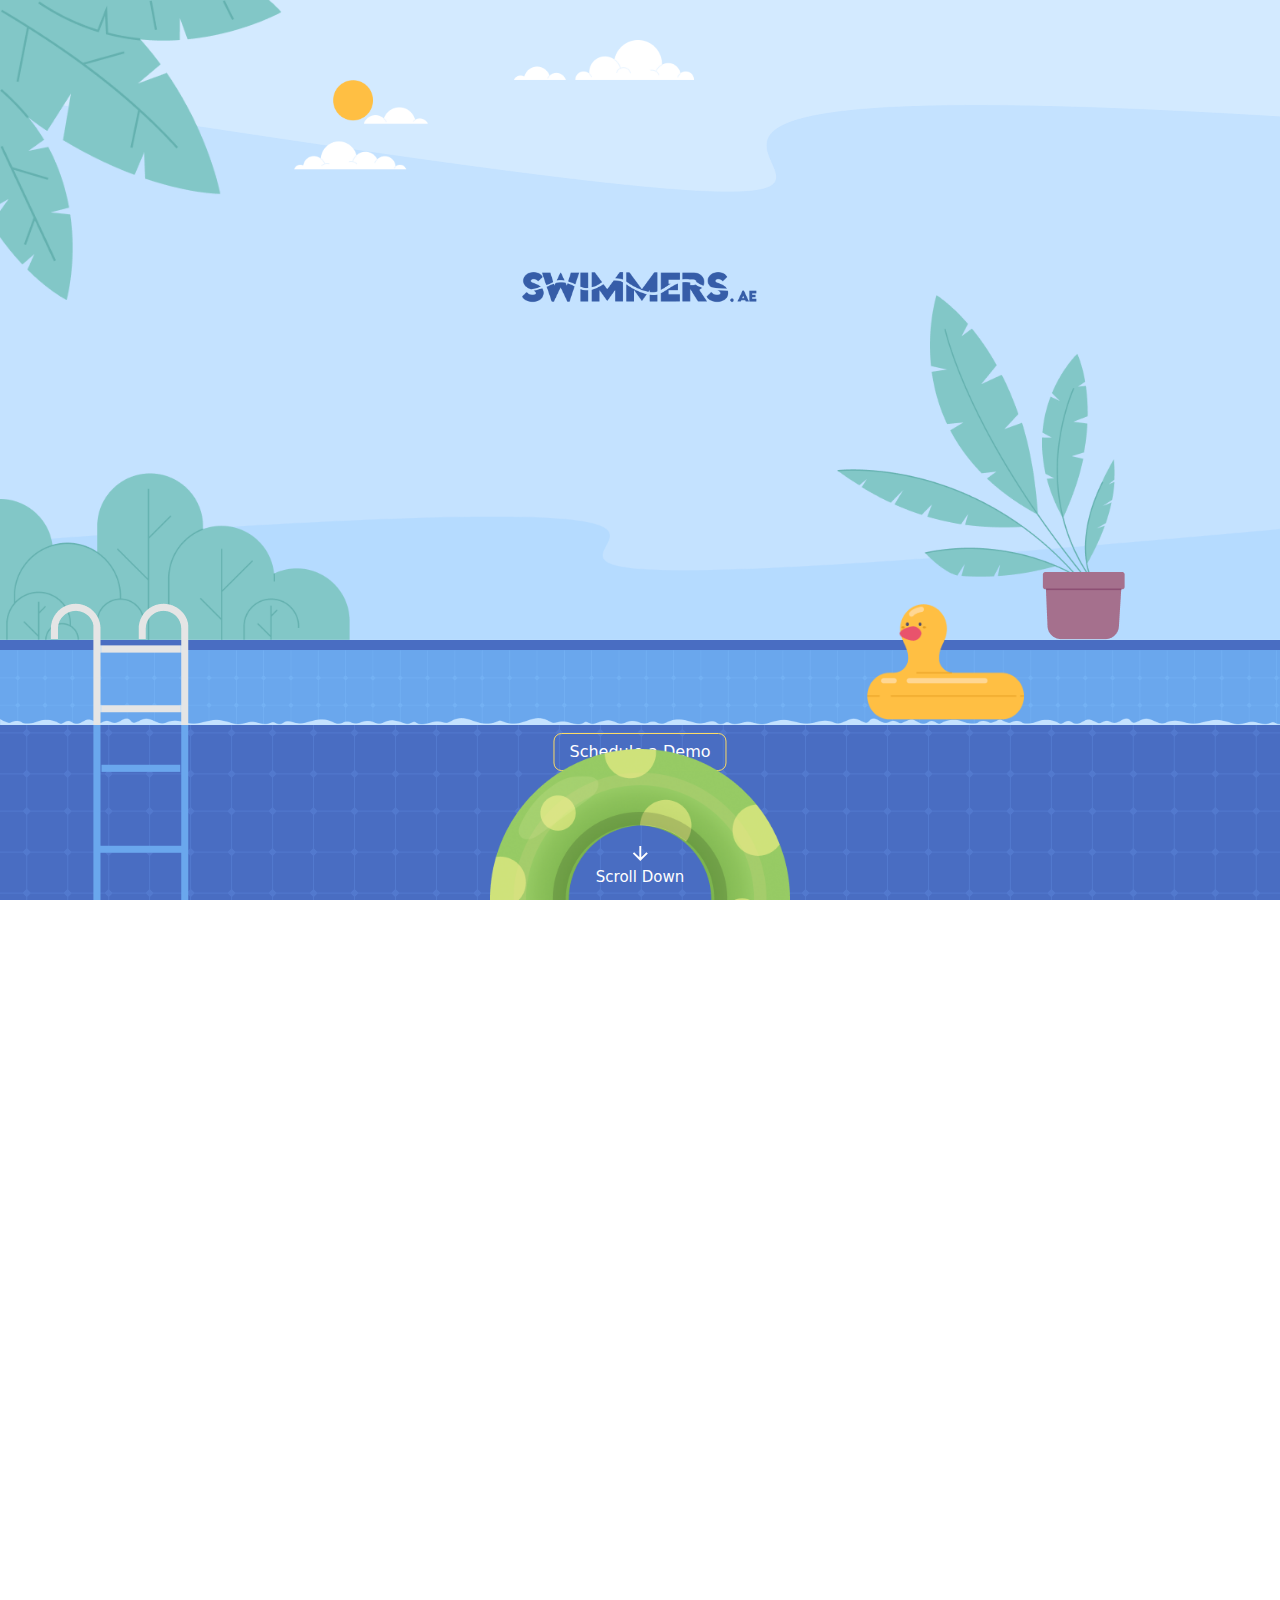
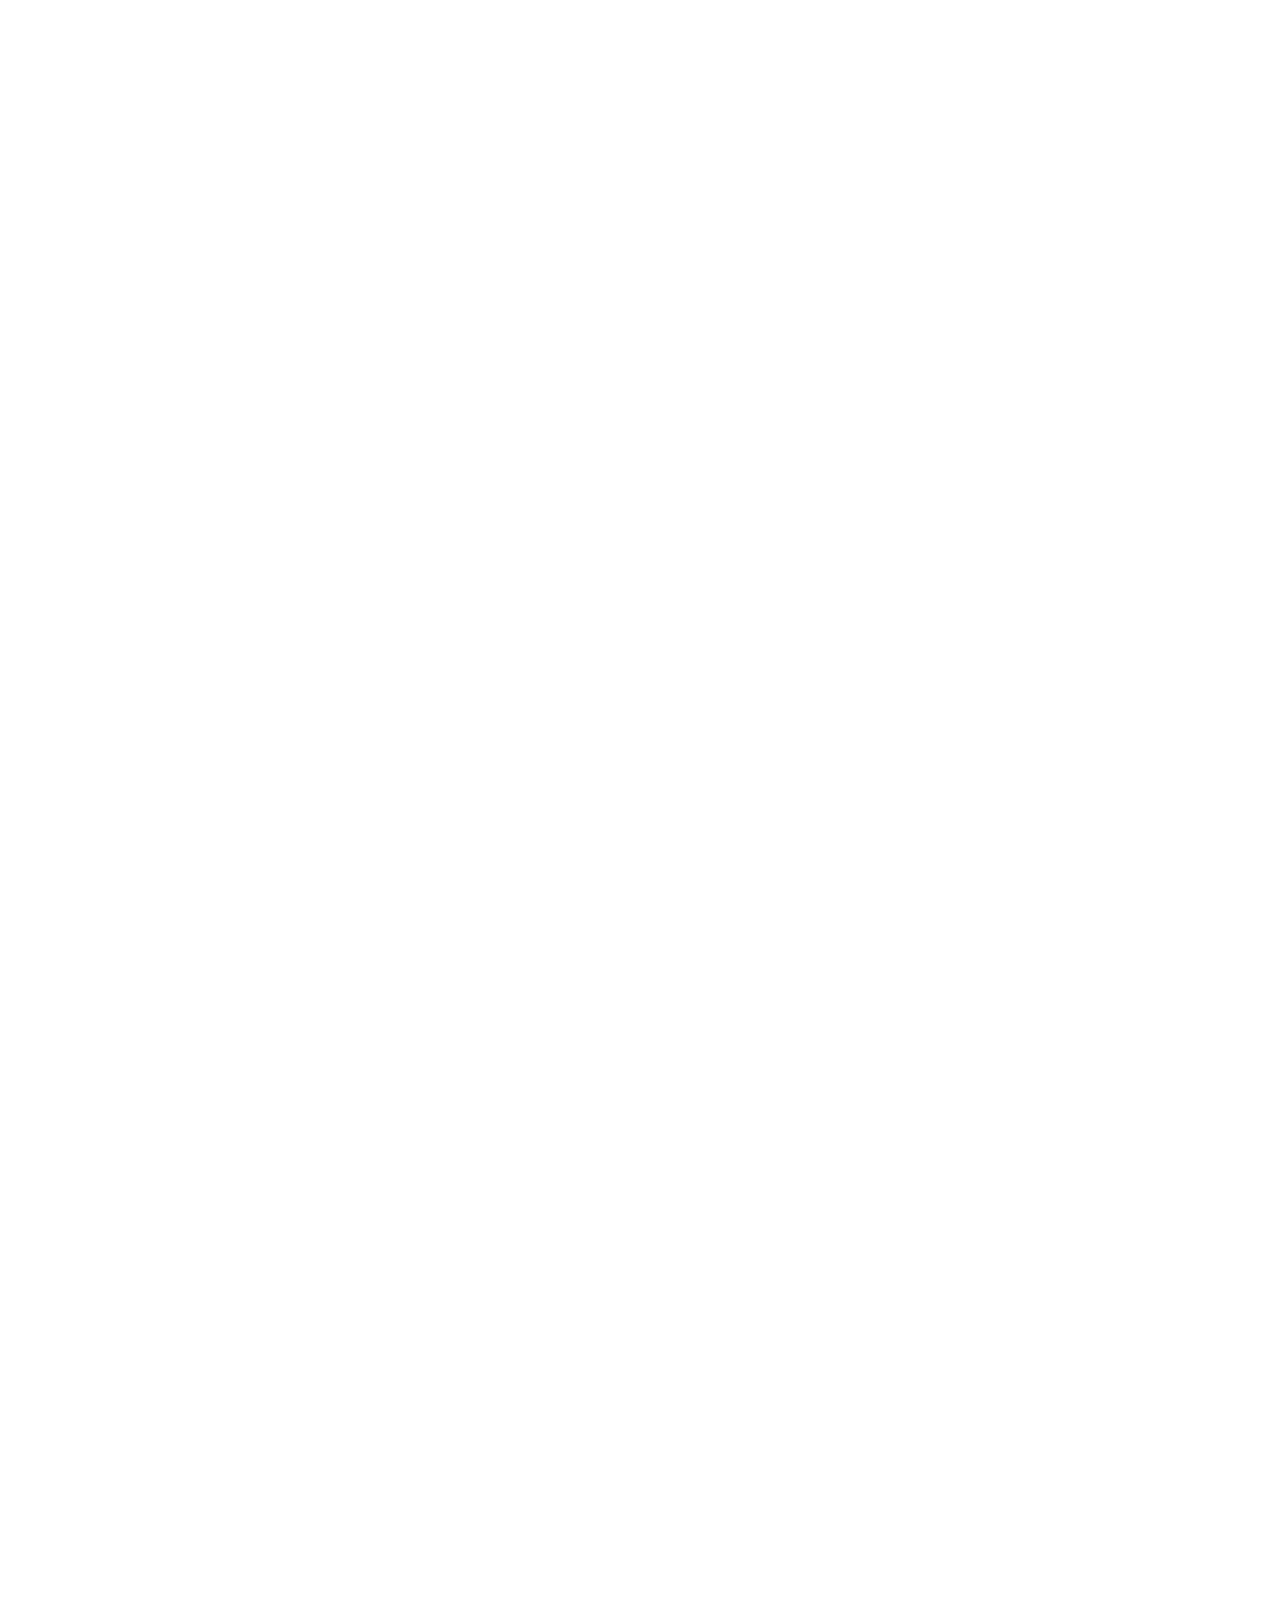
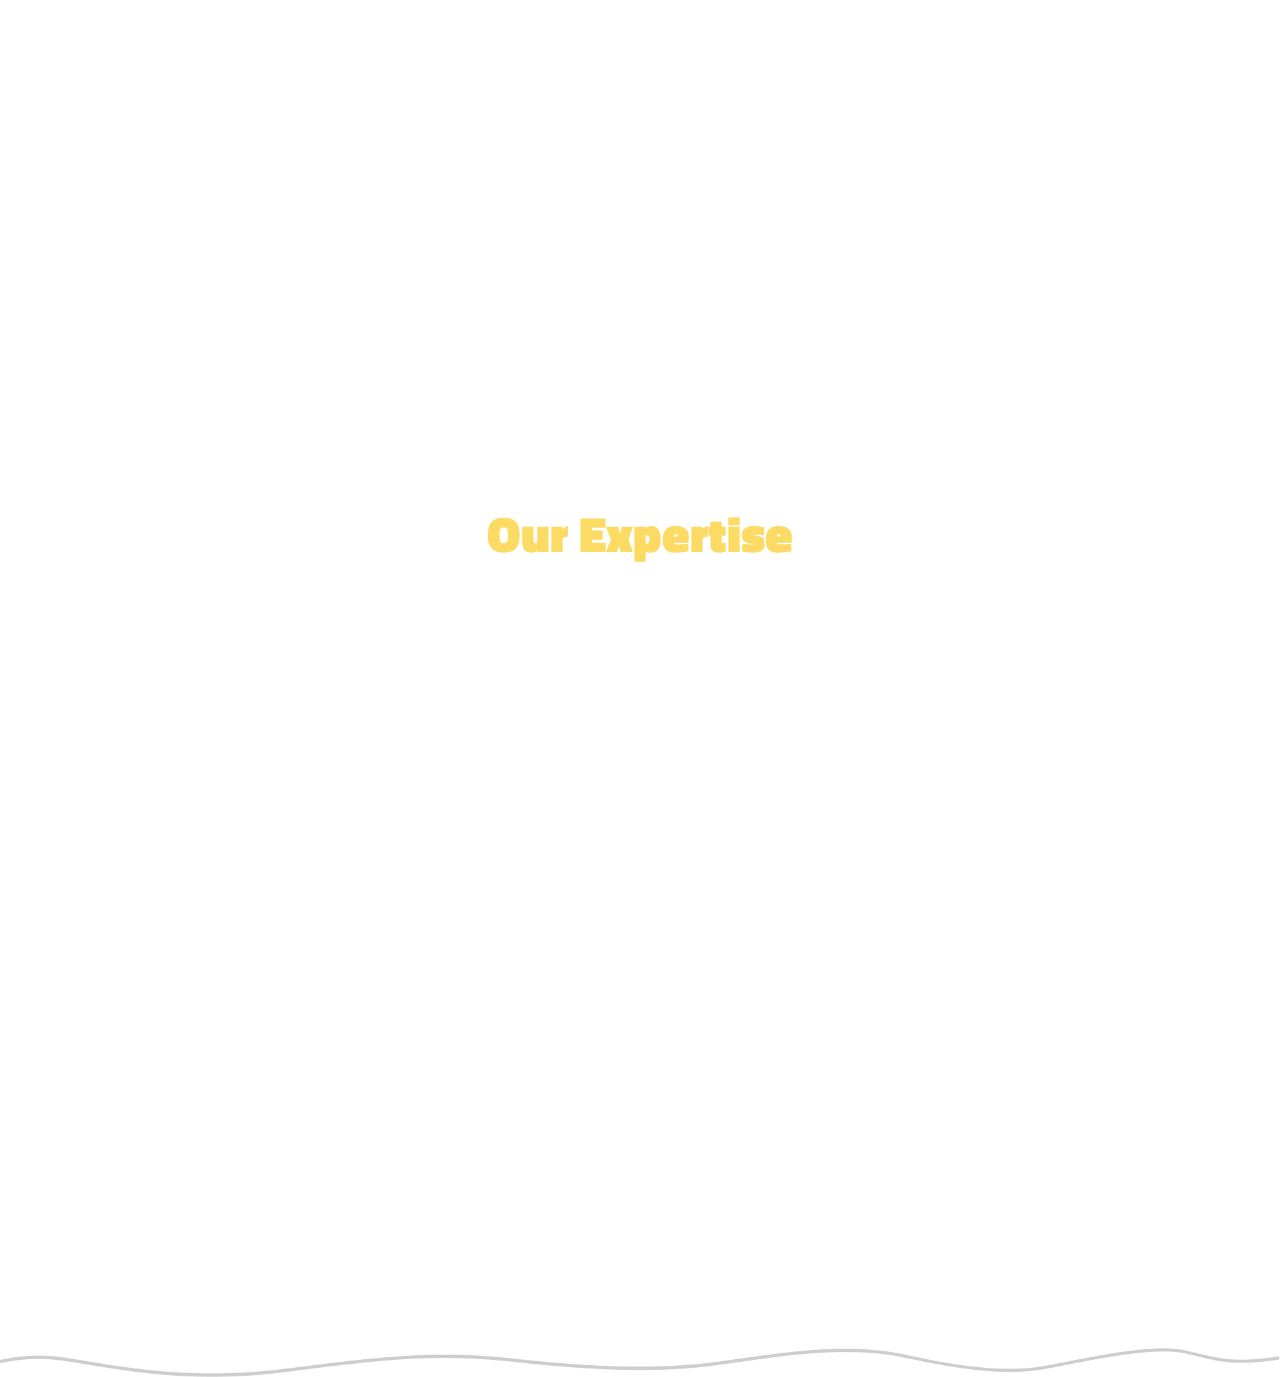
==== index.html @ c26a60e1 "parellex working" ====
<!DOCTYPE html>
<html lang="en">

    <head>
        <meta charset="UTF-8">
        <title>Index</title>
        <!-- Bootstrap Css -->
        <link rel="stylesheet" href="css/bootstrap/bootstrap.min.css">
        <!-- Carousel Css -->
        <link rel="stylesheet" href="css/carousel/owl.carousel.css">
        <link rel="stylesheet" href="css/carousel/owl.carousel.min.css">
         <link rel="stylesheet" href="https://cdnjs.cloudflare.com/ajax/libs/animate.css/3.2.3/animate.min.css">
        <link rel="stylesheet" href="css/system.css?d4e54e45e">
    </head> 

    <body> 

        <div id="fullpage" class="page_wrapper">
            <section class="hero_section section_class" id="herosec">            
                <div class="hero_content_wrapper">
                        <img class="top_sky_color" id="top_sky_color" src="images/heroSection/top_badal.png" alt="img">
                        <span class="sunimg_box" id="sunimg"><img class="sun_img" src="images/heroSection/sun.png" alt="img"></span>
                        <span class="badalimg_box" id="badalimg"><img class="badals_img" src="images/heroSection/tthree_badal.png" alt="img"></span>
                        <img class="left_top_tree" id="left_top_tree" src="images/heroSection/leftTree.png" alt="img">
                        <span class="hero_sec_title_box" ><img class="hero_sec_title" id="hero_sec_title_box" src="images/heroSection/swimmwrsTitle.png" alt="img"></span>
                        <div class="hero_left_text"><span id="lefttexthero">Swimming Lesson For Educational Experience</span></div>
                        <div class="hero_right_text"><span id="righttexthero">Kids, a fun and <br>that will last lifetime</span></div>
                        <div class="hero_footer">
                            <span class="bottom_sky_color"><img id="bottom_sky_color_img" src="images/heroSection/bottom_sky_color.png" alt="img"></span>
                            <span class="left_bottom_tree_box" id="left_bottom_tree_box"><img class="left_bottom_tree" src="images/heroSection/left_bottom_tree.png" alt="img"></span>
                            <div class="footer_wrapper">
                                <div class="light_bg_water">
                                    <img class="water_end" src="images/heroSection/water_satah.png" alt="img">
                                    <img class="water_stair" src="images/heroSection/sidhi.png" alt="img">
                                    <span class="duck_img"><img id="duckimame" src="images/heroSection/Duck.png" alt="duck"></span>
                                </div>
                                <div class="gamlatree_wrapper">
                                    <div class="right_tree_gamla_box" id="right_tree_gamla_box">
                                        <img class="right_tree_gamla" src="images/heroSection/rightTree4.png?skgdyig" alt="img">
                                        <img class="gamla_img" src="images/heroSection/gamla.png" alt="img">
                                    </div>
                                </div>
                                <a href="javascript:void(0);" class="shedule_demo_btn">Schedule a Demo</a>
                            </div>
                        </div>
                    </div>
                    <div class="scroll_down">
                        <a href="#aboutus" class="scrolldown_btn"><img src="images/heroSection/scroll_down_ball.png" alt="img"> 
                            <span>
                                <svg width="23" height="22" viewBox="0 0 23 22" fill="none" xmlns="http://www.w3.org/2000/svg">
                                    <path d="M12.8889 0H10.1111V16.6667L2.47222 9.02778L0.5 11L11.5 22L22.5 11L20.5278 9.02778L12.8889 16.6667V0Z" fill="white"/>
                                </svg>
                                Scroll Down
                            </span>
                        </a>
                    </div>
            </section>
        
            <section id="aboutsecid" class="section_class">
                <div id="aboutus" class="section_flow_2 aboutsec">
                    <div class="flow_2">
                        
                        <div class="row container1 align-items-center">
                            <div class="col-lg-6 col-12 left-div leftMove">
                                <img class="swimmers_img mt-5" src="images/whyuse/swimmers.gif" alt="" />
                            </div>
                            <div class="col-lg-6 col-12 right-div rightMove">
                                <h1 class="fs-65 color-white">
                                    What Makes Swim Academy Stand Out From the Others
                                </h1>
                                <p class="color-white mt-2" style="font-size: 18px;">
                                    Lorem ipsum dolor sit amet consectetur. Quam turpis felis congue
                                    morbi est sapien. Cras leo sem est felis quam. Nisi praesent mi
                                    non imperdiet amet sed sit ac elit. Id semper iaculis congue duis
                                    euismod tincidunt. Fermentum diam rhoncus accumsan pellentesque
                                    risus hac justo neque. Fermentum sagittis ipsum lectus id
                                    ullamcorper semper pulvinar magna amet. Ut turpis facilisis
                                    scelerisque tortor. Non justo in elementum a ultrices. Dolor
                                    elementum ultrices sem in tincidunt diam dui. Netus nisl turpis
                                    rutrum nunc lectus. Nec non feugiat nulla odio massa tellus
                                    vestibulum urna cras. Pellentesque accumsan amet morbi elit nam
                                    suspendisse ac maecenas. In urna scelerisque condimentum nisi
                                    nulla felis commodo non. Vel habitant dui malesuada volutpat
                                    convallis nunc convallis. Tellus adipiscing enim amet malesuada
                                    amet mattis eu eget. Quam velit gravida commodo eget senectus sit.
                                    Aliquam pellentesque ut quam est gravida ullamcorper orci. Pretium
                                    dictum at semper odio. Tempor interdum sed nibh nunc arcu vivamus.
                                    Lacus donec ut egestas id aliquam. Eu lorem nulla egestas augue
                                    ultrices diam.
                                </p>
                            </div>
                        </div>
                    </div>
                </div>
            </section>

            <section id="statistics" class="section_class statistics">
                <img class="statistics_text_bg" src="images/anime/textbg.png" alt="img">
                <h2 class="statistics_head">Statistics</h2>
                <div class="container">
                    <div class="line-stats">                        
                        <div class="statBox-outer">
                            <div class="statBox statBox1">
                                <img class="el el1 img-fluid" src="./images/anime/vector1.png" />
                                <img class="el el2 img-fluid" src="./images/anime/vector2.png" />
                                <img class="el el3 img-fluid" src="./images/anime/vector3.png" />
                                <img class="el el4 img-fluid" src="./images/anime/vector4.png" />

                                <div class="el-text el-text1" >
                                    <h2>88%</h2>
                                    <p>Reduction in risk of drowning by age 4</p>
                                </div>
                            </div>
                        </div>
                        <div class="statBox-outer">
                            <div class="statBox statBox2">
                                <img class="el el1 img-fluid" src="./images/anime/vector1.png" />
                                <img class="el el2 img-fluid" src="./images/anime/vector2.png" />
                                <img class="el el3 img-fluid" src="./images/anime/vector3.png" />
                                <img class="el el4 img-fluid" src="./images/anime/vector4.png" />

                                <div class="el-text el-text2" >
                                    <h2>88%</h2>
                                    <p>Reduction in risk of drowning by age 4</p>
                                </div>
                            </div>
                        </div>
                        <div class="statBox-outer">
                            <div class="statBox statBox3">
                                <img class="el el1 img-fluid" src="./images/anime/vector1.png" />
                                <img class="el el2 img-fluid" src="./images/anime/vector2.png" />
                                <img class="el el3 img-fluid" src="./images/anime/vector3.png" />
                                <img class="el el4 img-fluid" src="./images/anime/vector4.png" />

                                <div class="el-text el-text2" >
                                    <h2>88%</h2>
                                    <p>Reduction in risk of drowning by age 4</p>
                                </div>
                            </div>
                        </div>
                        <div class="statBox-outer">
                            <div class="statBox statBox4">
                                <img class="el el1 img-fluid" src="./images/anime/vector1.png" />
                                <img class="el el2 img-fluid" src="./images/anime/vector2.png" />
                                <img class="el el3 img-fluid" src="./images/anime/vector3.png" />
                                <img class="el el4 img-fluid" src="./images/anime/vector4.png" />

                                <div class="el-text el-text3" >
                                    <h2>88%</h2>
                                    <p>Reduction in risk of drowning by age 4</p>
                                </div>
                            </div>
                        </div>
                        
                    </div>
                </div>
            </section>
            
            <!-- statistics-close -->
            <section id="why_us_section"  class="section_class why_us_section">
                <div class="main_image">
                        <!-- <img src="./images/flow4_image.png" class="img-fluid" alt="" srcset=""> -->

                        <div class="why_us_text why_us_textMove">
                            <h2 class="headerTitle" id="whyusetitle">
                                Why Us
                                <!--                    <img src="images/whyuse/whyusetext.svg" alt="Trendy Pants and Shoes"/>-->
                            </h2>
                            <p>Lorem ipsum dolor sit amet consectetur adipisicing elit. Odio sint dolores animi vero pariatur
                                iste,
                                repellat reiciendis explicabo eligendi magnam quos velit esse nemo consequuntur minus amet?</p>
                        </div>


                        <div class="row row_main_card_slider owl-carousel owl-theme">
                            <div class=" mb-3 item" style="background: #E54C85; margin-right: 4%; height: 422px; display: flex;align-items: center; box-shadow: -10px 7px 15px 0px rgba(10, 26, 61, 0.5); padding: 0 46px;">
                                <div class=" card_inner_row g-0">
                                    <div class="col-md-8">
                                        <div class="card-body">
                                            <h5 class="card-title pb-3">Personalized instruction:</h5>
                                            <p class="card-text pb-3">
                                                Training is adapted to the child's specific needs, abilities and learning style,
                                                helping to progress more quickly and efficiently.
                                            </p>
                                            <p class="card-text">
                                                <a href="#" class="btn btn-outline demo_btn" role="button"
                                                    data-bs-toggle="button">Demo</a>
                                            </p>
                                        </div>
                                    </div>
                                    <div class="col-md-4">
                                        <img src="images/whyuse/carousel1.png" alt="Trendy Pants and Shoes"
                                            class="img-fluid rounded-start" />
                                    </div>
                                </div>
                            </div>

                            <div class=" mb-3 item" style="background: #1A70F9;  margin-right: 4%;height: 422px;display: flex;align-items: center; box-shadow: -10px 7px 15px 0px rgba(10, 26, 61, 0.5); padding: 0 46px;">
                                <div class=" card_inner_row g-0">
                                    <div class="col-md-8">
                                        <div class="card-body">
                                            <h5 class="card-title pb-3">Increased safety:</h5>
                                            <p class="card-text pb-3">
                                                Close monitoring of the child's progress and ensuring that he or she is swimming
                                                safely and correctly can help reduce the risk of accidents or injuries.
                                            </p>
                                            <p class="card-text">
                                                <a href="#" class="btn btn-outline demo_btn" role="button"
                                                    data-bs-toggle="button">Demo</a>
                                            </p>
                                        </div>
                                    </div>
                                    <div class="col-md-4">
                                        <img src="images/whyuse/carousel2.png" alt="Trendy Pants and Shoes"
                                            class="img-fluid rounded-start" />
                                    </div>
                                </div>
                            </div>

                            <div class=" mb-3 item" style="   background: #2B5A84;  margin-right: 4%;height: 422px;display: flex;
            align-items: center; box-shadow: -10px 7px 15px 0px rgba(10, 26, 61, 0.5); padding: 0 46px;">
                                <div class=" card_inner_row g-0">
                                    <div class="col-md-8">
                                        <div class="card-body">
                                            <h5 class="card-title pb-3">Increased Confidence:</h5>
                                            <p class="card-text pb-3">
                                                Training in close collaboration with the child to help overcome fears or
                                                anxieties
                                                about swimming to help increase the child's confidence in the water.
                                            </p>
                                            <p class="card-text">
                                                <a href="#" class="btn btn-outline demo_btn" role="button"
                                                    data-bs-toggle="button">Demo</a>
                                            </p>
                                        </div>
                                    </div>
                                    <div class="col-md-4">
                                        <img src="images/whyuse/carousel2.png" alt="Trendy Pants and Shoes"
                                            class="img-fluid rounded-start" />
                                    </div>
                                </div>
                            </div>

                            <div class=" mb-3 item" style=" background: #1BB1E4;   margin-right: 4%;height: 422px;display: flex;
            align-items: center; box-shadow: -10px 7px 15px 0px rgba(10, 26, 61, 0.5); padding: 0 46px;">
                                <div class=" card_inner_row g-0">
                                    <div class="col-md-8">
                                        <div class="card-body">
                                            <h5 class="card-title pb-3">Faster progress:</h5>
                                            <p class="card-text pb-3">
                                                Individualized instruction to help the child progress more quickly in their
                                                swimming
                                                skills.

                                            </p>
                                            <p class="card-text">
                                                <a href="#" class="btn btn-outline demo_btn" role="button"
                                                    data-bs-toggle="button">Demo</a>
                                            </p>
                                        </div>
                                    </div>
                                    <div class="col-md-4">
                                        <img src="images/whyuse/carousel1.png" alt="Trendy Pants and Shoes"
                                            class="img-fluid rounded-start" />
                                    </div>
                                </div>
                            </div>

                            <div class=" mb-3 item" style="   background: #FCDB64;  margin-right: 4%;height: 422px;display: flex;
            align-items: center; box-shadow: -10px 7px 15px 0px rgba(10, 26, 61, 0.5); padding: 0 46px;">
                                <div class=" card_inner_row g-0">
                                    <div class="col-md-8">
                                        <div class="card-body">
                                            <h5 class="card-title pb-3">More attention:</h5>
                                            <p class="card-text pb-3">
                                                One on One training to allow full attention to the child, which can help
                                                identify
                                                and correct any problems or errors in the child's technique.

                                            </p>
                                            <p class="card-text">
                                                <a href="#" class="btn btn-outline demo_btn" role="button"
                                                    data-bs-toggle="button">Demo</a>
                                            </p>
                                        </div>
                                    </div>
                                    <div class="col-md-4">
                                        <img src="images/whyuse/carousel2.png" alt="Trendy Pants and Shoes"
                                            class="img-fluid rounded-start" />
                                    </div>
                                </div>
                            </div>
                            <div class=" mb-3 item" style=" background: #355CAA;   margin-right: 4%;height: 422px;display: flex;
            align-items: center; box-shadow: -10px 7px 15px 0px rgba(10, 26, 61, 0.5); padding: 0 46px;">
                                <div class=" card_inner_row g-0">
                                    <div class="col-md-8">
                                        <div class="card-body">
                                            <h5 class="card-title pb-3">Flexibility:</h5>
                                            <p class="card-text pb-3">
                                                Training at a time that is convenient for the child and the family, which can be
                                                beneficial for busy families or children with different schedules.
                                            </p>
                                            <p class="card-text">
                                                <a href="#" class="btn btn-outline demo_btn" role="button"
                                                    data-bs-toggle="button">Demo</a>
                                            </p>
                                        </div>
                                    </div>
                                    <div class="col-md-4">
                                        <img src="images/whyuse/carousel1.png" alt="Trendy Pants and Shoes"
                                            class="img-fluid rounded-start" />
                                    </div>
                                </div>
                            </div>
                            <div class=" mb-3 item" style=" background: #FE733E;   margin-right: 4%; height: 422px;display: flex;
            align-items: center;box-shadow: -10px 7px 15px 0px rgba(10, 26, 61, 0.5); padding: 0 46px;">
                                <div class=" card_inner_row g-0">
                                    <div class="col-md-8">
                                        <div class="card-body">
                                            <h5 class="card-title pb-3">Specific goal-oriented instruction:</h5>
                                            <p class="card-text pb-3">
                                                A One on One coach can help the child to set specific goals and work towards
                                                achieving them, which can help the child to stay motivated and focused on
                                                learning
                                                to swim.
                                            </p>
                                            <p class="card-text">
                                                <a href="#" class="btn btn-outline demo_btn" role="button"
                                                    data-bs-toggle="button">Demo</a>
                                            </p>
                                        </div>
                                    </div>
                                    <div class="col-md-4">
                                        <img src="images/whyuse/carousel1.png" alt="Trendy Pants and Shoes"
                                            class="img-fluid rounded-start" />
                                    </div>
                                </div>
                            </div>
                            <div class=" mb-3 item" style=" background: #31987C;   margin-right: 4%; height: 422px;display: flex;
            align-items: center; box-shadow: -10px 7px 15px 0px rgba(10, 26, 61, 0.5); padding: 0 46px;">
                                <div class=" card_inner_row g-0">
                                    <div class="col-md-8">
                                        <div class="card-body">
                                            <h5 class="card-title pb-3">Greater focus on technique:</h5>
                                            <p class="card-text pb-3">
                                                The child can get more individualized instruction on proper technique, which can
                                                help to prevent bad habits from forming and ensure that the child is swimming
                                                efficiently. </p>
                                            <p class="card-text">
                                                <a href="#" class="btn btn-outline demo_btn" role="button"
                                                    data-bs-toggle="button">Demo</a>
                                            </p>
                                        </div>
                                    </div>
                                    <div class="col-md-4">
                                        <img src="images/whyuse/carousel1.png" alt="Trendy Pants and Shoes"
                                            class="img-fluid rounded-start" />
                                    </div>
                                </div>
                            </div>

                        </div>
                    </div>
            </section>

            <section id="ourExpertise" class="section_class">
                <div class="expertise_text mt-3">
                        <h4 id="ourExpertisetitle" class="headerTitle">
                            Our Expertise

                            <!--                <img src="images/whyuse/ourExpertise.svg" alt="" srcset="">-->
                        </h4>

                    </div>
                    <div class="row our_experties_main">


                        <div class="col-12 col-sm-12 col-md-12 col-lg-4 main_container">
                            <div class="uper_text_overlay">
                                <p>01</p>
                                <h3>FUN</h3>
                            </div>

                            <div class="overlay_1">
                                <div class="">
                                    <p class="text_after_hover">01</p>
                                </div>
                                <div class="">
                                    <div class="gif_img">
                                        <img src="images/whyuse/663-swimming-gradient1.gif" alt="" srcset="">
                                    </div>
                                </div>
                                <div class="">
                                    <h3 class="text_after_hover_h3">FUN</h3>
                                </div>
                                <div class="">
                                    <h4 class="text_details_hover">The easiest way to learn to
                                        swim is to first have fun in the water.</h4>
                                </div>
                                <div class="">
                                    <h5 class="small_text_details_hover"> Using a series of fun exercises, your child will feel
                                        as though his or
                                        her training is a big game.</h5>
                                </div>
                            </div>
                        </div>
                        <div class="col-12 col-sm-12 col-md-12 col-lg-4 main_container">
                            <div class="uper_text_overlay">
                                <p>02</p>
                                <h3>SAFE</h3>
                            </div>

                            <div class="overlay_2">
                                <div class="">
                                    <p class="text_after_hover">02</p>
                                </div>
                                <div class="">
                                    <div class="gif_img">
                                        <img src="images/whyuse/475-rescue-safety-ring-help-gradient1.gif" alt="" srcset="">
                                    </div>
                                </div>
                                <div class="">
                                    <h3 class="text_after_hover_h3">SAFE</h3>
                                </div>
                                <div class="">
                                    <h4 class="text_details_hover">Water is a dangerous environment.</h4>
                                </div>
                                <div class="">
                                    <h5 class="small_text_details_hover">accident can happen quickly. With a qualified trainer,
                                        your child will
                                        learn to swim in a safe and confident atmosphere.</h5>
                                </div>
                            </div>
                        </div>
                        <div class="col-12 col-sm-12 col-md-12 col-lg-4 main_container">
                            <div class="uper_text_overlay">
                                <p>03</p>
                                <h3>SKILLS</h3>
                            </div>

                            <div class="overlay_3">
                                <div class="">
                                    <p class="text_after_hover">03</p>
                                </div>
                                <div class="">
                                    <div class="gif_img">
                                        <img src="images/whyuse/1789-swimmer-cap-gradient1.gif" alt="" srcset="">
                                    </div>
                                </div>
                                <div class="">
                                    <h3 class="text_after_hover_h3">SKILLS</h3>
                                </div>
                                <div class="">
                                    <h4 class="text_details_hover">The basics of swimming are not easy to teach. </h4>
                                </div>
                                <div class="">
                                    <h5 class="small_text_details_hover"> Using playful techniques, your child will learn, step
                                        by step, each
                                        important skill to master in the water.</h5>
                                </div>
                            </div>
                        </div>

                    </div>
            </section>


            <section id="ourPrice" class="section_class pricesec">
                <div class="container">
                        <div class="ourPrice-Continer">
                            <div class="ourPriceWave pt-3">
                                <div class="waveshort d-flex justify-content-around">
                                    <div class="w-25 waveone">
                                        <img class="w-100" src="images/Wave/wave1.png" alt="">
                                    </div>
                                    <div class="w-25 wavetwo">
                                        <img class="w-100" src="images/Wave/wave2.png" alt="">
                                    </div>
                                </div>
                                <div class="wavelong w-100">
                                    <img class="w-100" src="images/Wave/wave3.png" alt="">
                                </div>

                                <div class="waveshortone d-flex justify-content-around">
                                    <div class="cusWaveimgfive wavefive">
                                        <img class="w-100" src="images/Wave/wave5.png" alt="">
                                    </div>
                                    <div class="w-25 wavetwo waveshorttwo">
                                        <img class="w-100" src="images/Wave/wave4.png" alt="">
                                    </div>
                                </div>
                            </div>
                            <div class="ourPricings">
                                <h4 id="title" class="headerTitle">Our Price</h4>
                            </div>
                             <div class="roundballs">
                                <div class="roundBallPrice position-relative">
                                    <div class="ring">
                                        <div class="ringBall"></div>
                                        <div class="priceDetails overflow-hidden ">
                                            <div class=" price_slider owl-carousel owl-theme">
                                            <h5 class="priceDtextFirst" id="s1">3000AED <br>10 private lessons</h5>
                                            <h5 class="priceDtext" id="s2">A coach dedicated to <br>your child's needs</h5>
                                            <h5 class="priceDtext" id="s3">Training in the pool<br> of your choice</h5>
                                            <h5 class="priceDtext" id="s4">Accelerated learning</h5>
                                            <h5 class="priceDtext" ><button id="s5" type="button" class="priceDtext priceBtn">Demo</button></h5>
                                            </div>
                                        </div>
                                    </div>
                                </div>
                            </div>
                        </div>
                    </div>
            </section>
            
            <section id="footer" class="section_class">
                <div >
                    <div class="container-fluid">
                        <div class="footerMain">
                            <div class="footerTree">
                                <div class="row">
                                    <div class="col-4">
                                        <div class="ftreeOne">
                                            <img src="images/footer/lefttopleaf.png" alt="" class="w-100">
                                        </div>
                                    </div>
                                    <div class="col-4">
                                        <div class="ftreeTwo">
                                            <img src="images/footer/topmiddleleaf.png" alt="" class="w-100">
                                        </div>
                                    </div>
                                    <div class="col-4">
                                        <div class="ftreeThree">
                                            <img src="images/footer/righttopleaf.png" alt="" class="w-100">
                                        </div>
                                    </div>
                                </div>
                            </div>
                            <div class="fBallMain">
                                <div class="fBallsTube">
                                    <!--                    <div class="row">-->
                                    <!--                        <div class="col-8">-->
                                    <div class="fBallTubeSet">
                                        <div class="fball">
                                            <img src="images/footer/ball.png" alt="">
                                        </div>
                                        <div class="flefttubeone">
                                            <img src="images/footer/lefttube.png" alt="">
                                        </div>
                                        <div class="fmiddletubetwo">
                                            <img src="images/footer/middletube.png" alt="">
                                        </div>
                                    </div>
                                    <div class="footerBtn">
                                        <button>GET STARED</button>
                                    </div>
                                    <div class="fTubeRight">
                                        <div class="frighttubetwo">
                                            <img src="images/footer/righttube.png" alt="">
                                        </div>
                                    </div>
                                    <!--                        </div>-->
                                    <!--                    </div>-->
                                </div>
                                <div class="fBottemfooter">
                                    <div class="fBottemtree">
                                        <img src="images/footer/topmiddleleaf.png" alt="">
                                    </div>
                                </div>
                            </div>
                            <!--            <div class="footerBtn">-->
                            <!--                <button>GET STARED</button>-->
                            <!--            </div>-->
                        </div>
                    </div>
                </div>
            </section>
        </div>

        <!-- <script type="text/javascript" src='https://cdnjs.cloudflare.com/ajax/libs/fastclick/1.0.6/fastclick.min.js'></script>  -->
        <script src="js/jquery/jquery.min.js"></script>
        <script src="js/bootstrap/bootstrap.bundle.min.js"></script>
        <script src="js/carousel/owl.carousel.js"></script>
        <script src="js/carousel/owl.carousel.min.js"></script>
        <script src="js/anime/anime.min.js"></script>
        <script src="js/anime/anime.js?fgui7875"></script>
        <script src="js/custom.js?fgrt67rt"></script>
        <script src="js/system.js?67y5675"></script>

        <script type="text/javascript" src='js/jquery.fullpage.min.js'></script> 
        <script type="text/javascript">
                // FastClick.attach(document.body);
                $('#fullpage').fullpage({
                    scrollingSpeed: 7000,
                    autoScrolling: true,
                    fitToSection: true,
                    fitToSectionDelay: 6000,
                    scrollBar: false,
                    easing: 'easeInOutCubic',
                    easingcss3: 'ease',
                });
        </script>
        
    </body>

</html>
---- css/system.css ----
@import url('https://fonts.googleapis.com/css2?family=Titillium+Web:wght@900&display=swap');@font-face{font-family:'Century Gothic';src:url('../fonts/CenturyGothic.eot');src:local('Century Gothic'),local('CenturyGothic'),url('../fonts/CenturyGothic.eot?#iefix') format('embedded-opentype'),url('../fonts/CenturyGothic.woff') format('woff'),url('../fonts/CenturyGothic.ttf') format('truetype');font-weight:normal;font-style:normal;}
@font-face{font-family:'Century Gothic';src:url('../fonts/CenturyGothic-Bold.eot');src:local('Century Gothic Bold'),local('CenturyGothic-Bold'),url('../fonts/CenturyGothic-Bold.eot?#iefix') format('embedded-opentype'),url('../fonts/CenturyGothic-Bold.woff') format('woff'),url('../fonts/CenturyGothic-Bold.ttf') format('truetype');font-weight:bold;font-style:normal;}
*{box-sizing:border-box;padding:0;margin:0;}
/* Header sec new css */
html{scroll-behavior:smooth;}
.hero_section{width:100%;height:100vh;background:#C4E2FF;position:relative;z-index:99;}
.hero_content_wrapper{position:relative;overflow:hidden;width:100%;height:100%;}
.page_wrapper{width:100%;overflow:hidden;}
/* .hero_footer{position:absolute;bottom:0;left:0;width:100%;height:42%;background:#496DC2 url(../images/heroSection/Clipheroimg3.png);background-repeat:repeat;background-size:contain;border-top:10px solid #496DC2;max-height:430px;}
*/
.hero_footer { position: absolute; bottom: 0; left: 0; width: 100%; height: 33%; background-repeat: repeat; background-size: contain; max-height: 260px; }
.footer_wrapper{height:100%;background:#496DC2 url(../images/heroSection/Clipheroimg3.png);border-top:10px solid #496DC2;z-index:99;position:relative;}
.light_bg_water{background:#6AA7ED url(../images/heroSection/Clipheroimg4.png) repeat;background-size:cover;background-position:center top;height:75px;position:relative;z-index:4;}
.water_end{position:absolute;left:0;bottom:0;width:100%;object-fit:cover;}
.water_stair{position:absolute;top:-47px;left:50px;}
.duck_img{position:absolute;bottom:5px;width:156.7px;height:116px;right:20%;animation:duck 3.5s linear .2s forwards;}
@keyframes duck{0%{right:20%;}
100%{right:75%;}
}
.duck_img img{animation:duckimg 4.72s ease 5s infinite;width:156.7px;height:116px;margin:0 0 0 auto;position:absolute;right:0;}
@keyframes duckimg{0%{transform:translate(0,0)}
1.78571%{transform:translate(5px,0)}
3.57143%{transform:translate(0,0)}
5.35714%{transform:translate(5px,0)}
7.14286%{transform:translate(0,0)}
8.92857%{transform:translate(5px,0)}
10.71429%{transform:translate(0,0)}
100%{transform:translate(0,0)}
}
.scroll_down { position: absolute; bottom: -100px; left: 50%; transform: translateX(-50%); z-index: 99; }
.scroll_down a{position:relative;display:block;text-align:center;}
.scroll_down a span { position: absolute; top: 63px; left: 50%; transform: translateX(-50%); text-align: center; font-style: normal; font-weight: 300; font-size: 13px; line-height: 22px; color: #fff; }
.scroll_down a span svg { display: block; margin: 0 auto 2px; max-height: 12px; }
.top_sky_color{position:absolute;left:0;top:0;width:100%;object-fit:cover;}
.bottom_sky_color{position:absolute;bottom:100%;left:0;width:100%;object-fit:cover;height:186px;}
img#bottom_sky_color_img{position:absolute;bottom:0;left:0;width:100%;object-fit:cover;}
.left_bottom_tree{position:absolute;left:0;bottom:100%;width:auto;z-index:3;;}
.gamlatree_wrapper{position:absolute;bottom:calc(100% + 10px);right:155px;z-index:9;width:83px;height:68px;}
.right_tree_gamla_box{position:absolute;bottom:0;right:0;}
/* .right_tree_gamla{position:absolute;bottom:-42px;right:-120px;z-index:0;transform-origin:0 100%;transform:rotate(-32deg);}
*/
.gamla_img{position:relative;z-index:2;}
.right_tree_gamla{position:absolute;bottom:38px;right:10px;z-index:0;transform-origin:100% 100%;transform:rotate(0);animation:gamlatree 3s linear .2s forwards;}
@keyframes gamlatree{0%{transform:rotate(0);bottom:38px;}
100%{transform:rotate(30deg);bottom:15px;}
}
span.sunimg_box,span.badalimg_box,span.left_bottom_tree_box{width:100%;display:block;position:absolute;}
.sun_img{position:absolute;top:80px;left:26%;transform-origin:center;transition:1s linear;animation:sun 3s linear .2s forwards;}
@keyframes sun{0%{transform:scale(1);}
100%{transform:scale(1.4);}
}
.left_top_tree{position:absolute;top:0;left:0;z-index:2;transform-origin:0 0;animation:lefttoptree 3s linear .2s forwards;}
@keyframes lefttoptree{0%{transform:scale(1);}
100%{transform:scale(0.65);}
}
.badals_img{position:absolute;top:20px;left:23%;animation:threebadal 3s linear .2s forwards;}
@keyframes threebadal{0%{left:23%;}
100%{left:60%;}
}
.hero_sec_title_box{position:absolute;top:27%;left:50%;transform:translateX(-50%) scale(0.6);z-index:8;transform-origin:center;animation:title 3s linear .2s forwards;min-width:724px;height:122px;display:flex;align-items:flex-start;justify-content:center;}
.hero_sec_title{position:absolute;display:block;}
@keyframes title{0%{transform:translateX(-50%) scale(0.6);}
100%{transform:translateX(-50%) scale(1);}
}
.hero_left_text{font-family:Titillium Web,sans-serif;font-size:22px;font-weight:900;letter-spacing:0em;color:#355CAA;position:absolute;top:43%;right:100%;max-width:240px;min-width:240px;text-align:right;z-index:3;padding-right:5px;animation:lefttexthero 3.5s linear .2s forwards;height:66px;}
@keyframes lefttexthero{0%{right:100%;}
100%{right:50%;}
}
.hero_right_text{font-family:Titillium Web,sans-serif;font-size:22px;font-weight:900;letter-spacing:0em;color:#355CAA;position:absolute;top:43%;left:100%;max-width:240px;min-width:240px;text-align:left;z-index:3;padding-left:5px;animation:righttexthero 3.5s linear .2s forwards;height:66px;}
@keyframes righttexthero{0%{left:100%;}
100%{left:50%;}
}
.shedule_demo_btn { opacity: 0; display: inline-block; position: absolute; left: 50%; transform: translateX(-50%); top: 83px; font-style: normal; font-weight: 500; font-size: 16px; line-height: 20px; color: #fff; text-decoration: none; border: 1px solid #FCDB64; border-radius: 8px; padding: 8px 15px; transition: .5s ease-in-out; }
.hero_content_wrapper:hover .shedule_demo_btn,.hero_section:hover .shedule_demo_btn,.hero_footer:hover .shedule_demo_btn{opacity:1;}
h1.color-white{font-family:'Century Gothic';font-style:normal;font-weight:700;font-size:65px;line-height:132.6%;}
span#lefttexthero{position:absolute;min-width:240px;left:0;top:0;padding-right:2px;}
span#righttexthero{position:absolute;min-width:240px;left:0;top:0;padding-left:2px;}
#sunimg,#badalimg,#left_top_tree,#hero_sec_title_box,#lefttexthero,#righttexthero,#left_bottom_tree_box,#right_tree_gamla_box,#top_sky_color,#bottom_sky_color_img{transition:.3s linear;}
/* neww css add */
 .priceDetails .price_slider h5{position:relative;top:0;width:632px;height:632px;display:flex;align-items:center;justify-content:center;-webkit-transform-style:preserve-3d;}
.priceDetails .price_slider .priceBtn{position:relative;top:0}
.pricesec{width:100%;height:100vh;}
.ourPriceWave{margin:8px 0 40px;}
.ourPricings{margin:0 0 30px;}
.main_image{height:100%;}
#ourExpertise .main_container{display:flex;flex-wrap:wrap;align-items:center;justify-content:center;}
#ourExpertise{height:100vh;}
.uper_text_overlay{position:relative;}
.our_experties_main > div:after{content:'';position:absolute;top:50%;right:0;width:1px;height:360px;background:#fff;transform:translateY(-50%);}
h4#ourExpertisetitle{margin-top:60px;color:rgb(252,219,100) !important;text-shadow:none !important;}
/* body{overflow:hidden;}
.page_wrapper{scroll-snap-type:y mandatory;overflow-y:scroll;height:100vh;}
*/
/* .section_class{height:100vh;}
*/
/* .page_wrapper{scroll-snap-type:y mandatory;overflow-y:scroll;height:100vh;scroll-timeline-axis:vertical;transition:.7s linear;}
*/

/* 22 Mar */
.scroll_down a > img {max-width: 200px;}
/* .scroll_down a span{top: 110px;} */
.main_container .overlay_2 > div, .main_container .overlay_1 > div, .main_container .overlay_3 > div { opacity: 0; transition: .5s ease; display: none; } 
.main_container:hover .overlay_2 > div, .main_container:hover .overlay_1 > div, .main_container:hover .overlay_3 > div { opacity: 1; display: block; }
.our_experties_main,#ourExpertise .main_container { height: 100%; }
.main_container:hover:after { display: none; }




.section_class{height:100vh;/* scroll-snap-align:start;*/
 /* transition:.7s linear;*/
}
#fullpage{height:100vh;overflow:hidden;}
@media (max-width:1700px){.hero_footer{height:38%;}
.hero_sec_title_box img{max-width:500px;}
.right_tree_gamla{max-height:350px;}
.hero_right_text,.hero_left_text{top:41%;}
.duck_img{animation:ducktwo 3.5s linear .2s forwards;}
@keyframes ducktwo{0%{right:20%;}
100%{right:70%;}
}
.scroll_down a > img{max-width:300px;}
.scroll_down{bottom:-150px;}
.scroll_down a span{top:97px;font-size:15px;}
.scroll_down a span svg{max-height:15px;margin-bottom:5px;}
}
@media (max-width:1300px){.hero_sec_title_box img{max-width:400px;}
.hero_right_text,.hero_left_text{top:36%;}
.left_bottom_tree{max-width:350px;}
.right_tree_gamla{max-height:300px;}
.badals_img{max-width:400px;top:40px;}
.left_top_tree{max-height:300px;}
.right_tree_gamla{bottom:45px;animation:gamlatreetwo 3s linear .2s forwards;}
@keyframes gamlatreetwo{0%{transform:rotate(0);bottom:45px;}
100%{transform:rotate(30deg);bottom:27px;}
}
.sun_img{max-width:40px;}
.duck_img{animation:ducktwo 3.5s linear .2s forwards;}
@keyframes ducktwo{0%{right:20%;}
100%{right:65%;}
}
h1.color-white{font-size:32px;}
}
@media screen and (max-width:1700px) and (max-height:810px){.scroll_down{bottom:-90px;}
.scroll_down a>img{max-width:170px;}
.scroll_down a span{top:50px;font-size:12px;line-height:13px;}
.scroll_down a span svg{max-width:10px;margin-bottom:0;}
.hero_sec_title_box img{max-width:400px;}
.hero_right_text,.hero_left_text{font-size:20px;line-height:26px;top:37%;}
.right_tree_gamla{max-height:200px;right:27px;}
.left_top_tree{max-height:200px;}
.left_bottom_tree{max-width:250px;}
.badals_img{top:20px;max-width:300px;}
img.sun_img{top:60px;}
.shedule_demo_btn{opacity:1;font-size:14px;line-height:20px;padding:7px;top:84px;}
.right_tree_gamla{bottom:55px;animation:gamlatreetwo 3s linear .2s forwards;}
@keyframes gamlatreetwo{0%{transform:rotate(0);bottom:55px;}
100%{transform:rotate(30deg);bottom:37px;}
}
h1.color-white{font-size:32px;}
.aboutsec .right-div p{font-size:15px !important;}
}
@media screen and (max-width:1470px) and (max-height:735px){.hero_sec_title_box img{max-width:300px;}
}
@media screen and (max-width:1470px) and (max-height:735px){.hero_footer{height:38%;max-height:250px;}
.hero_footer{max-height:250px;}
.left_bottom_tree{max-width:422px;}
.badals_img{max-width:400px;}
/* .hero_sec_title_box img{max-width:400px;}
*/
 .hero_right_text,.hero_left_text{top:38%;}
.hero_sec_title_box img{max-width:300px;}
}
/* Bipin CSS end */
/* Home Page Css Start */
 #header{background:url("../images/heroSection/bg.png");/*background-attachment:fixed;*/
 background-repeat:no-repeat;background-size:cover;height:780px;position:relative;overflow:hidden;}
.hTreeleft{width:288.17px;}
.hTreeleft img{width:100%;height:284px;}
.hGroupSunCloud{display:flex;align-items:baseline;}
.hGroupSunCloud .hSun{width:57.8px;height:57.8px;}
.hGroupSunCloud .hSun img{width:100%;height:100%;}
.htreeSunCloud{height:280px;}
.hGroupSunCloud .hCloud{width:441.9px;height:143.1px;position:relative;top:3px;left:-99px;}
.hGroupSunCloud .hCloud img{width:100%;height:100%;}
.hTitle-Container .hTitleImg{width:404px;height:67.55px;}
.hTitle-Container .hTitle{margin-top:3.7em;margin-left:8em;}
.hTitle-Container .hTitleImg img{width:100%;height:100%;}
.hTitleDescription{margin-top:2em;height:66px;}
.hTitleDescription .hDescOne,.hDescTwo{position:relative;}
.hTitleDescription p{font-family:Titillium Web,sans-serif;font-size:22px;font-weight:900;/*line-height:2px;*/
 letter-spacing:0em;color:#355CAA;}
.hTitleDescription .hDescOne p{position:absolute;left:-233px;}
.hTitleDescription .hDescTwo p{position:absolute;right:-233px;}
.htreeRight-Section{width:100%;/*height:20px;*/
}
.htreeRight-Section .htreeRight{position:relative;}
.htreeRight-Section .htreeRight{position:relative;}
.htreeRight-Section .htreeRight img{position:absolute;right:80px;top:-301px;width:321px;height:387.01px;transform:rotate(-33.06deg);-moz-transition:all 2s linear;-webkit-transition:all 2s linear;transition:all 2s linear;}
.htreeRight-Section .htreeRight img.treeUp{-moz-transform:rotate(0deg);-webkit-transform:rotate(0deg);transform:rotate(0deg);}
.htreeRight-Section .htreeRight img.treeDown{-moz-transform:rotate(-33.06deg);-webkit-transform:rotate(-33.06deg);transform:rotate(-33.06deg);}
.hDuck-Section{max-width:70%;margin:auto;position:relative;height:120px;}
.hDuck-Section .hDuck{width:156.7px;height:116px;margin:0 0 0 auto;position:absolute;right:0;top:125px;animation:duck-animation 4.72s ease infinite;}
.hButtonTube-Section .hButton{text-align:center;margin-top:2em;opacity:0;}
.hButtonTube-Section .hButton button{font-family:'Proxima Nova',sans-serif;font-style:normal;font-size:18px;color:#FFFFFF;background:transparent;border-radius:7px;border:2px dotted #FFFFFF;padding:5px 19px;}
.hButtonTube-Section .hTubeMain{position:relative;}
.hButtonTube-Section .hTubeMain .hTube{width:250px;margin:0;position:absolute;top:50%;left:50%;-ms-transform:translate(-50%,-50%);transform:translate(-50%,35%);}
.hButtonTube-Section .hTubeMain .hTube img{height:100%;width:100%;}
.hDuck-Section .hDuck img{width:100%;height:100%;}
@keyframes duck-animation{0%{transform:translate(0,0)}
1.78571%{transform:translate(5px,0)}
3.57143%{transform:translate(0,0)}
5.35714%{transform:translate(5px,0)}
7.14286%{transform:translate(0,0)}
8.92857%{transform:translate(5px,0)}
10.71429%{transform:translate(0,0)}
100%{transform:translate(0,0)}
}
/* Home Page Css Close */
/* Our Price Css Start */
.ourPrice{position:absolute;width:100%;height:1002px;left:0px;top:0px;overflow:hidden;background:linear-gradient(197.93deg,#1A3B7E 45.16%,#091939 162.69%);}
.ourPricing h4{text-align:center;font-family:'Titillium Web',sans-serif;font-style:normal;font-weight:900;font-size:75px;line-height:114px;text-shadow:2px 0 #fcdb64,-2px 0 #fcdb64,0 2px #fcdb64,0 -2px #fcdb64,1px 1px #fcdb64,-1px -1px #fcdb64,1px -1px #fcdb64,-1px 1px #fcdb64;color:#1a3b7e;animation:textColor 0.6s ease-in;}
.ring{box-sizing:border-box;width:633px;height:633px;border:6px solid #6CD5E0;border-radius:50%;margin:auto;position:relative;top:0;bottom:0;left:0;right:0;}
.ringBall{position:absolute;top:0;bottom:0;left:0;right:0;width:48px;height:48px;border-radius:50%;overflow:hidden;margin:auto;animation:ball 6s linear infinite;background:#FFFFFF;}
.priceDetails{display:flex;flex-direction:column;justify-content:center;text-align:center;align-items:center;height:100%;}
.priceDetails h5{font-family:'Titillium Web',sans-serif;font-style:normal;font-weight:900;font-size:50px;line-height:76px;text-align:center;color:#6CD5E0;position:absolute;top:1107px;}
@keyframes ball{0%{transform:rotate(360deg) translate(-315px) rotate(0deg);}
100%{transform:rotate(0deg) translate(-315px) rotate(-360deg);}
}
.priceBtn{font-family:'Proxima Nova',sans-serif;font-style:normal;font-weight:700;font-size:20px;line-height:43px;color:#6CD5E0;background:transparent;border-radius:30px;padding:0px 36px;border:1px solid #6CD5E0;position:absolute;top:1107px;}
#ourPrice{background:linear-gradient(197.93deg,#1A3B7E 45.16%,#091939 162.69%);height:100vh;overflow:hidden;cursor:pointer;}
.headerTitle{font-family:'Titillium Web',sans-serif;font-style:normal;font-weight:900;font-size:75px;line-height:114px;text-shadow:2px 0 #fcdb64,-2px 0 #fcdb64,0 2px #fcdb64,0 -2px #fcdb64,1px 1px #fcdb64,-1px -1px #fcdb64,1px -1px #fcdb64,-1px 1px #fcdb64;color:#1a3b7e;text-align:center;}
.wavelong{position:absolute;left:0;right:0;}
.cusWaveimgfive{width:15%;}
.wavefive{position:absolute;left:24.25%;right:60.32%;}
.waveshortone{position:relative;top:22px;}
.waveshorttwo{position:relative;left:19.62%;}
/* Our Price Css Close */
/* Footer Css Start */
#footer{background:url("../images/footer/bg.png");/*background-attachment:fixed;*/
 background-repeat:no-repeat;background-size:cover;height:100vh;/*position:relative;*/
 overflow:hidden;}
.footerBtn{margin:0;position:absolute;top:50%;left:50%;-ms-transform:translate(-50%,-50%);transform:translate(-50%,-50%);z-index:100;/*display:none;*/
 opacity:0;}
.footerBtn button{font-family:'Proxima Nova',sans-serif;font-style:normal;font-size:27px;/*line-height:84px;*/
 color:#13306A;background:transparent;border-radius:40px;font-weight:600;/*padding:7px 20px;*/
 border:1px solid #13306A;/*transition:0.5s ease-in;*/
}
.footerBtn button:hover{color:#FFFFFF;background:#13306A;}
.ftreeOne{position:relative;left:-3.91%;top:-4.79%;width:481px;height:639.41px;}
.ftreeTwo{position:relative;top:-360px;left:-159px;z-index:98;width:910px;}
.ftreeTwo img{transform:rotate(6deg);}
.ftreeThree{position:relative;right:-7.02%;top:-16.82%;width:546.02px;height:814.09px;z-index:1;}
.footerTree{height:530px;}
.fBallMain{height:auto;width:100%;}
.fBallsTube{display:flex;position:relative;width:80%;margin:auto;top:-401px;right:-42px;}
.fball{position:absolute;right:110px;top:102px;z-index:99;}
.fBallTubeSet{position:relative;}
.fball img{width:118px;height:110.88px;}
.flefttubeone img{mix-blend-mode:multiply;width:462.72px;height:461.76px;}
.fmiddletubetwo{position:absolute;left:31.09%;right:38.48%;top:18.73%;bottom:3.01%;}
.frighttubetwo{position:absolute;right:0;top:0;}
.frighttubetwo img{mix-blend-mode:multiply;width:594px;height:625.68px;}
.fBottemtree{position:absolute;bottom:-87px;rotate:150deg;right:1px;z-index:0;}
.flefttubeone{position:relative;}
.fBottemfooter{position:relative;}
/* Footer Css Close */
/* New Css */
/*.why_us_section .why_us_text h2{*/
/* font-weight:900;*/
/* color:#FCDB64;*/
/* text-align:center;*/
/* font-size:3vw;*/
/* width:100%;*/
/*}
*/
.why_us_section{/* position:relative;*/
 overflow:hidden;width:100%;height:100vh;}
.main_image{background-image:url("../images/whyuse/flow4_image.png");position:relative;width:100%;background-repeat:no-repeat;background-size:cover;padding:100px 0;}
.why_us_section .why_us_text p{font-size:18px;text-align:center;color:#fff;margin:auto 25%;}
.why_us_section .why_us_text{opacity:0;}
.why_us_section-active .why_us_textMove{opacity:1;width:100%;animation-name:moveInleft;animation-duration:3s;position:relative;top:8%;padding:0;}
.why_us_section-active #whyusetitle{animation:whytext 1s linear 3s forwards;}
@keyframes whytext{0%{text-shadow:2px 0 #fcdb64,-2px 0 #fcdb64,0 2px #fcdb64,0 -2px #fcdb64,1px 1px #fcdb64,-1px -1px #fcdb64,1px -1px #fcdb64,-1px 1px #fcdb64;color:#1a3b7e;}
100%{color:#FCDB64;text-shadow:none;}
}
@keyframes moveInleft{0%{opacity:0;transform:translateX(-100%);}
80%{transform:translateX(8px);}
100%{opacity:1;transform:translate(0);}
}
.row_main_card_slider{opacity:0;}
h5.card-title{font-size:28px;font-weight:900;}
.why_us_section-active .row_main_card_slider{opacity:1;margin:0;position:relative;top:15%;width:99%;margin-left:auto !important;margin-right:auto !important;animation-name:moveInRight;animation-duration:3s;}
@keyframes moveInRight{0%{opacity:0;transform:translateX(100%);}
80%{transform:translateX(8px);}
100%{opacity:1;transform:translate(0);}
}
.row_main_card_slider .card_inner_row{display:flex;justify-content:center;align-items:center;height:290px;padding:16px;margin:auto !important;}
.row_main_card_slider .card_inner_row .demo_btn{border-radius:50px !important;color:#fff;border-color:#fff;width:40%;}
.row_main_card_slider .card_inner_row .demo_btn:hover,.row_main_card_slider .card_inner_row .demo_btn:active{color:rgb(0,0,0);border-color:#fff;background-color:#fff !important;}
.row_main_card_slider .card_inner_row .card-body{color:#fff;}
@media only screen and (max-width:767px){.fs-65{font-size:25px;}
}
body{overflow-x:hidden;}
/* Flow_2 */
.container1{position:relative;}
.left-div,.right-div{top:50%;transform:translateY(-50%);animation-duration:2s;animation-timing-function:ease-in-out;animation-fill-mode:forwards;opacity:0;}
.aboutsecid-active .leftMove{/* height:690px;*/
 opacity:1;left:0;animation-name:move-left;}
.aboutsecid-active .rightMove{opacity:1;right:0;animation-name:move-right;}
@keyframes move-left{from{transform:translateX(-100%);}
to{transform:translateX(0%);}
}
@keyframes move-right{from{transform:translateX(100%);}
to{transform:translateX(0%);}
}
/* */
.section_flow_2{background:linear-gradient(360deg,#1a3b7e 11.24%,#496dc2 101.36%);/* height:auto;*/
 /* width:100vw;*/
}
.green_img{width:250px;position:relative;top:50%;left:50%;-ms-transform:translate(-50%,-50%);transform:translate(-50%,0%);text-align:center;}
.green_img img{width:100%;height:100%;}
.swimmers_img{height:100vh;width:100%;padding:6%;}
.mt-90{margin-top:80px !important;}
.fs-65{font-size:50px;}
.color-white{color:white;}
.row{margin:0;/* width:100%;*/
}
.our_experties_main{display:flex;flex-wrap:wrap;text-align:center;}
.main_container{position:relative;/* width:33.33%;*/
 position:relative;/* width:33.33%;*/
 height:1010px;background-color:#1A3B7E;}
.image{display:block;width:100%;height:auto;}
.overlay_1{position:absolute;bottom:100%;left:0;right:0;background-color:#E54C85;overflow:hidden;width:100%;height:0;transition:.5s ease;}
.overlay_2{position:absolute;bottom:100%;left:0;right:0;background-color:#6CD5E0;overflow:hidden;width:100%;height:0;transition:.5s ease;}
.overlay_3{position:absolute;bottom:100%;left:0;right:0;background-color:#FCDB64;overflow:hidden;width:100%;height:0;transition:.5s ease;}
.main_container:hover .overlay_2,.main_container:hover .overlay_1,.main_container:hover .overlay_3{bottom:0;height:100%;}
.text{color:white;font-size:20px;position:absolute;bottom:50%;left:50%;-webkit-transform:translate(-50%,-50%);-ms-transform:translate(-50%,-50%);transform:translate(-50%,-50%);text-align:center;}
.text_after_hover{color:white;font-size:30px;font-weight:900;position:absolute;top:26%;left:50%;-webkit-transform:translate(-50%,-50%);-ms-transform:translate(-50%,-50%);transform:translate(-50%,-50%);text-align:center;}
.text_after_hover_h3{color:white;font-size:80px;position:absolute;top:43%;left:50%;-webkit-transform:translate(-50%,-50%);-ms-transform:translate(-50%,-50%);transform:translate(-50%,-50%);text-align:center;font-weight:900;}
.text_details_hover{color:white;font-size:35px;line-height:42px;text-align:center;font-weight:600;text-align:left;position:absolute;top:56%;left:50%;-webkit-transform:translate(-50%,-50%);-ms-transform:translate(-50%,-50%);transform:translate(-50%,-50%);}
.small_text_details_hover{color:white;font-size:20px;line-height:28px;position:absolute;top:70%;text-align:left;left:50%;-webkit-transform:translate(-50%,-50%);-ms-transform:translate(-50%,-50%);transform:translate(-50%,-50%);font-weight:400;}
.expertise_text{position:absolute;text-align:center;z-index:999;display:flex;justify-content:center;align-items:center;margin:auto;width:100%;color:#FCDB64;font-size:25px;}
.uper_text_overlay{margin:0 auto;color:#fff;}
.uper_text_overlay p{font-size:30px;font-weight:900;margin:0;}
.uper_text_overlay h3{font-weight:900;font-size:80px;margin:12px;}
.gif_img img{width:100px;position:absolute;top:34%;left:50%;-webkit-transform:translate(-50%,-50%);-ms-transform:translate(-50%,-50%);transform:translate(-50%,-50%);text-align:center;}
@media screen and (max-width:991px){.expertise_text{display:none;}
}
/* Close New Css */
/* Add Code New Pc1 */
/*.expertise_text img{*/
/* width:320px;*/
/* height:100%;*/
/*}
*/
/* Add Code Close Pc1*/
.statistics{background:linear-gradient(359.22deg,#1A3B7E 17%,#496DC2 104.91%);position:relative;padding:300px 0;}
.bg-img{position:absolute;background-image:url(../images/statistics/statistics-bg.png);width:100%;height:100%;background-repeat:no-repeat;background-position:center;top:0;z-index:1;}
.statistics-wrap{/* will-change:transform;transform:translate3d(-29.3896vw,24.3719vh,0px) scale3d(1,1,1) rotateX(0deg) rotateY(0deg) rotateZ(40.1419deg) skew(0deg,0deg);transform-style:preserve-3d;background-color:#fff;*/
 min-height:200px;text-align:center;border-radius:20%;position:relative;z-index:11;}
.statistics-wrap h1{color:#13306A;font-family:'Titillium Web',sans-serif;font-weight:600;font-size:65px;}
.weglot-letters{display:-webkit-box;display:-webkit-flex;display:-ms-flexbox;display:flex;width:80%;-webkit-box-pack:center;-webkit-justify-content:center;-ms-flex-pack:center;justify-content:center;-webkit-box-align:center;-webkit-align-items:center;-ms-flex-align:center;align-items:center;}
.weglot-logo-letter{position:relative;width:10%;margin-right:0.25%;margin-left:0.25%;}
.weglot-logo-letter.wl-w.is{width:21%;}
.weglot-logo-letter.wl-e{width:5.3%;}
.weglot-logo-letter.wl-e.is{width:11%;}
.weglot-logo-letter.wl-g{width:9%;}
.weglot-logo-letter.wl-g.is{width:19%;}
.weglot-logo-letter.wl-l{width:5.3%;}
.weglot-logo-letter.wl-l.is{width:11%;}
.weglot-logo-letter.wl-o{width:9%;}
.weglot-logo-letter.wl-o.is{width:19%;}
.weglot-logo-letter.wl-t{width:6.1%;}
.weglot-logo-letter.wl-t.is{width:13%;}
/*new css add by sunil*/
.main_image{padding-bottom:50px;}
#why_us_section .owl-nav{display:none;}
#why_us_section .owl-dots{display:flex;align-items:center;justify-content:center;margin-top:50px;border-top:1.5px solid #fff;max-width:447px;margin:50px auto 0;padding:0;position:relative;counter-reset:button;}
#why_us_section .owl-dots:after,#why_us_section .owl-dots:before{content:"";height:8px;width:8px;border-radius:10px;background:#fff;display:block;position:absolute;top:-5px;}
#why_us_section .owl-dots:after{left:-4px;;}
#why_us_section .owl-dots:before{right:-4px;}
#why_us_section button.owl-dot{}
#why_us_section .owl-dots button.owl-dot{position:relative;width:100%;border-top:1px solid #fff;margin-top:-1px;margin-top:-1.2px;}
#why_us_section button.owl-dot:after{counter-increment:button;content:counter(button,decimal-leading-zero);font-weight:400;font-size:16px;color:#fff;}
#why_us_section .owl-dots .owl-dot.active{border-top:2.5px solid #FCDB64;}
/* Anime js */
#statistics{background:linear-gradient(359.22deg,#1A3B7E 17%,#496DC2 104.91%);height:100vh;position:relative;display:flex;align-items:center;justify-content:center;}
.statistics_text_bg{position:absolute;top:50%;left:50%;transform:translate(-50%,-50%);}
.statBox{position:relative;height:304px;max-width:305px;border-radius:100px}
.statBox img,.statBox>img{position:absolute}
.statBox-outer{padding:0 10px}
.el1{top:0;left:0}
.el2{top:0;right:0}
.el3{bottom:0;right:0}
.el4{bottom:-60px;left:0}
.el-text{position:relative}
.el-text h2,.el-text p{font-family:"Titillium Web";font-style:normal;font-size:20px;line-height:150%;text-align:center;color:#13306a}
.el-text h2{font-weight:900;font-size:65px;line-height:99px}
.statBox{display:flex;align-items:center;justify-content:center}
.el-text{padding:20px;opacity:0}
.el-text1{left:-300px}
.el-text2{bottom:-300px}
.el-text3{right:-300px}
.line-stats{display:flex;align-items:center;justify-content:center}
.statistics_head{font-family:'Titillium Web',sans-serif;font-style:normal;font-weight:900;font-size:75px;line-height:114px;text-align:center;color:rgb(252,219,100);position:absolute;top:60px;width:100%;}
#statistics .container{position:relative;z-index:2;}

@media(max-width:1400px) and (min-width:1200px){.el-text h2{font-size:48px;line-height:inherit !important;margin-bottom:0;}
.el-text p{font-size:17px;line-height:inherit;}
.statBox{height:284px;max-width:261px;width:100%;}
.el4{bottom:-36px;}
.el3{bottom:26px;right:0px;width:60px;}
}
@media (max-width:1470px){.why_us_section{height:1000px;}
#ourExpertise{height:900px;}
#ourPrice{height:1000px;}
.statistics_head{top:10px;font-size:50px;}
.headerTitle{font-size:50px;}
.text_details_hover{font-size:26px;line-height:32px;}
#ourExpertise .main_container{height:900px;}
.small_text_details_hover{top:71%;}
}
@media screen and (max-width:1920px) and (max-height:810px){.why_us_section{height:1000px;}
#ourExpertise{height:900px;}
#ourPrice{height:1000px;}
.statistics_head{top:10px;font-size:50px;}
.headerTitle{font-size:50px;}
.text_details_hover{font-size:26px;line-height:32px;}
#ourExpertise .main_container{height:900px;}
.small_text_details_hover{top:71%;}
}
@media(max-width:1199px){.el-text h2{font-size:48px;line-height:inherit !important;margin-bottom:0;}
    .el-text p{font-size:17px;line-height:inherit;}
    .el-text{margin-top:-50px;}
}
@media(max-width:1199px) and (min-width:992px){.statBox{height:266px;max-width:213px;width:100%;}
    .el4{bottom:10px;width:137px;left:1px;}
    .el3{bottom:54px;right:0px;width:49px;}
    .el1{top:0;left:0;width:140px;}
}
@media(max-width:991px){ 
    .line-stats{flex-wrap:wrap;}
    .line-stats > div{flex:0 0 50%;}
    .statBox-outer{margin-bottom:90px;}
    .el-text{margin-top:0;}
}
@media(max-width:767px){.statBox{height:256px;max-width:305px;}
.el3{bottom:0;right:0;width:60px;}
}
@media(max-width:575px){.line-stats > div{flex:0 0 100%;padding:0;}
.statBox{height:256px;max-width:290px;margin:auto;}
.el3{bottom:0;right:0;width:60px;}
.el4{bottom:-94px;left:0;}
.el3{bottom:-33px;right:0px;width:67px;}
.statBox{max-width:290px;margin:auto;margin-bottom:20px;}
}
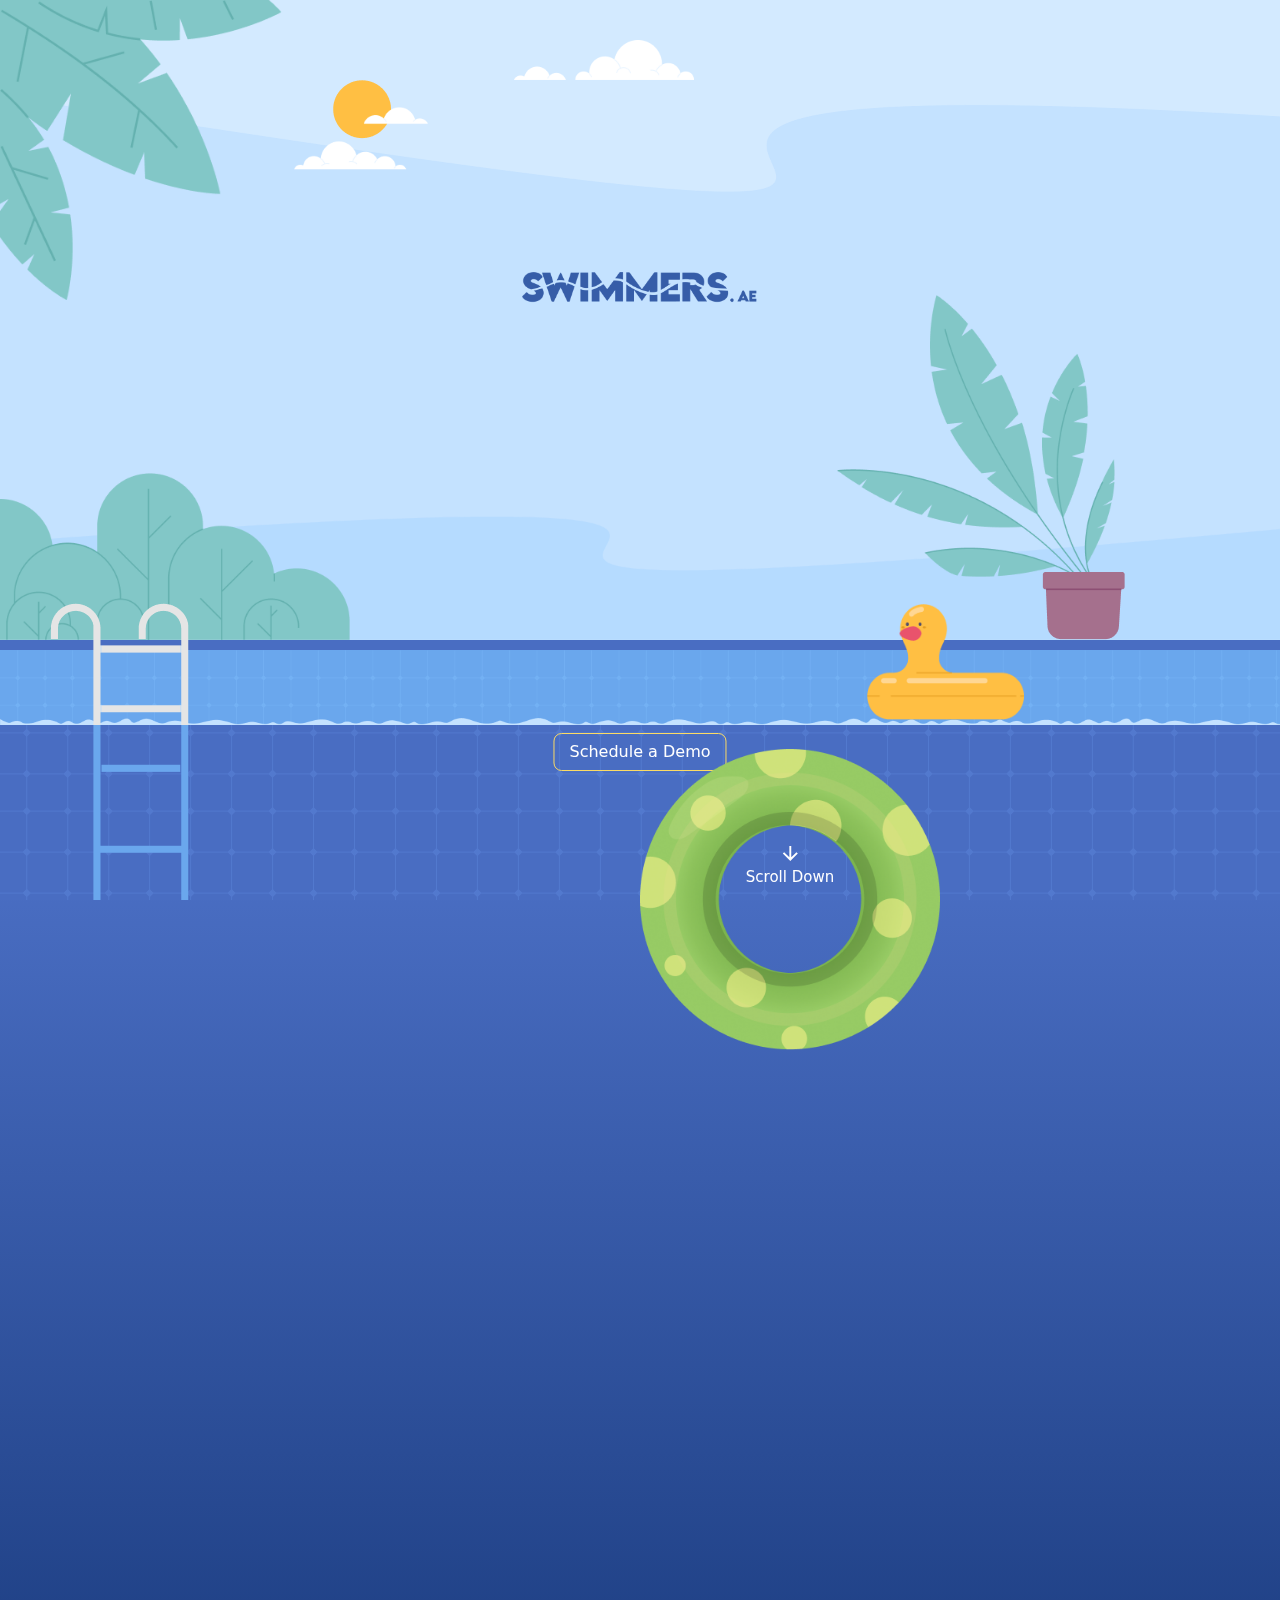
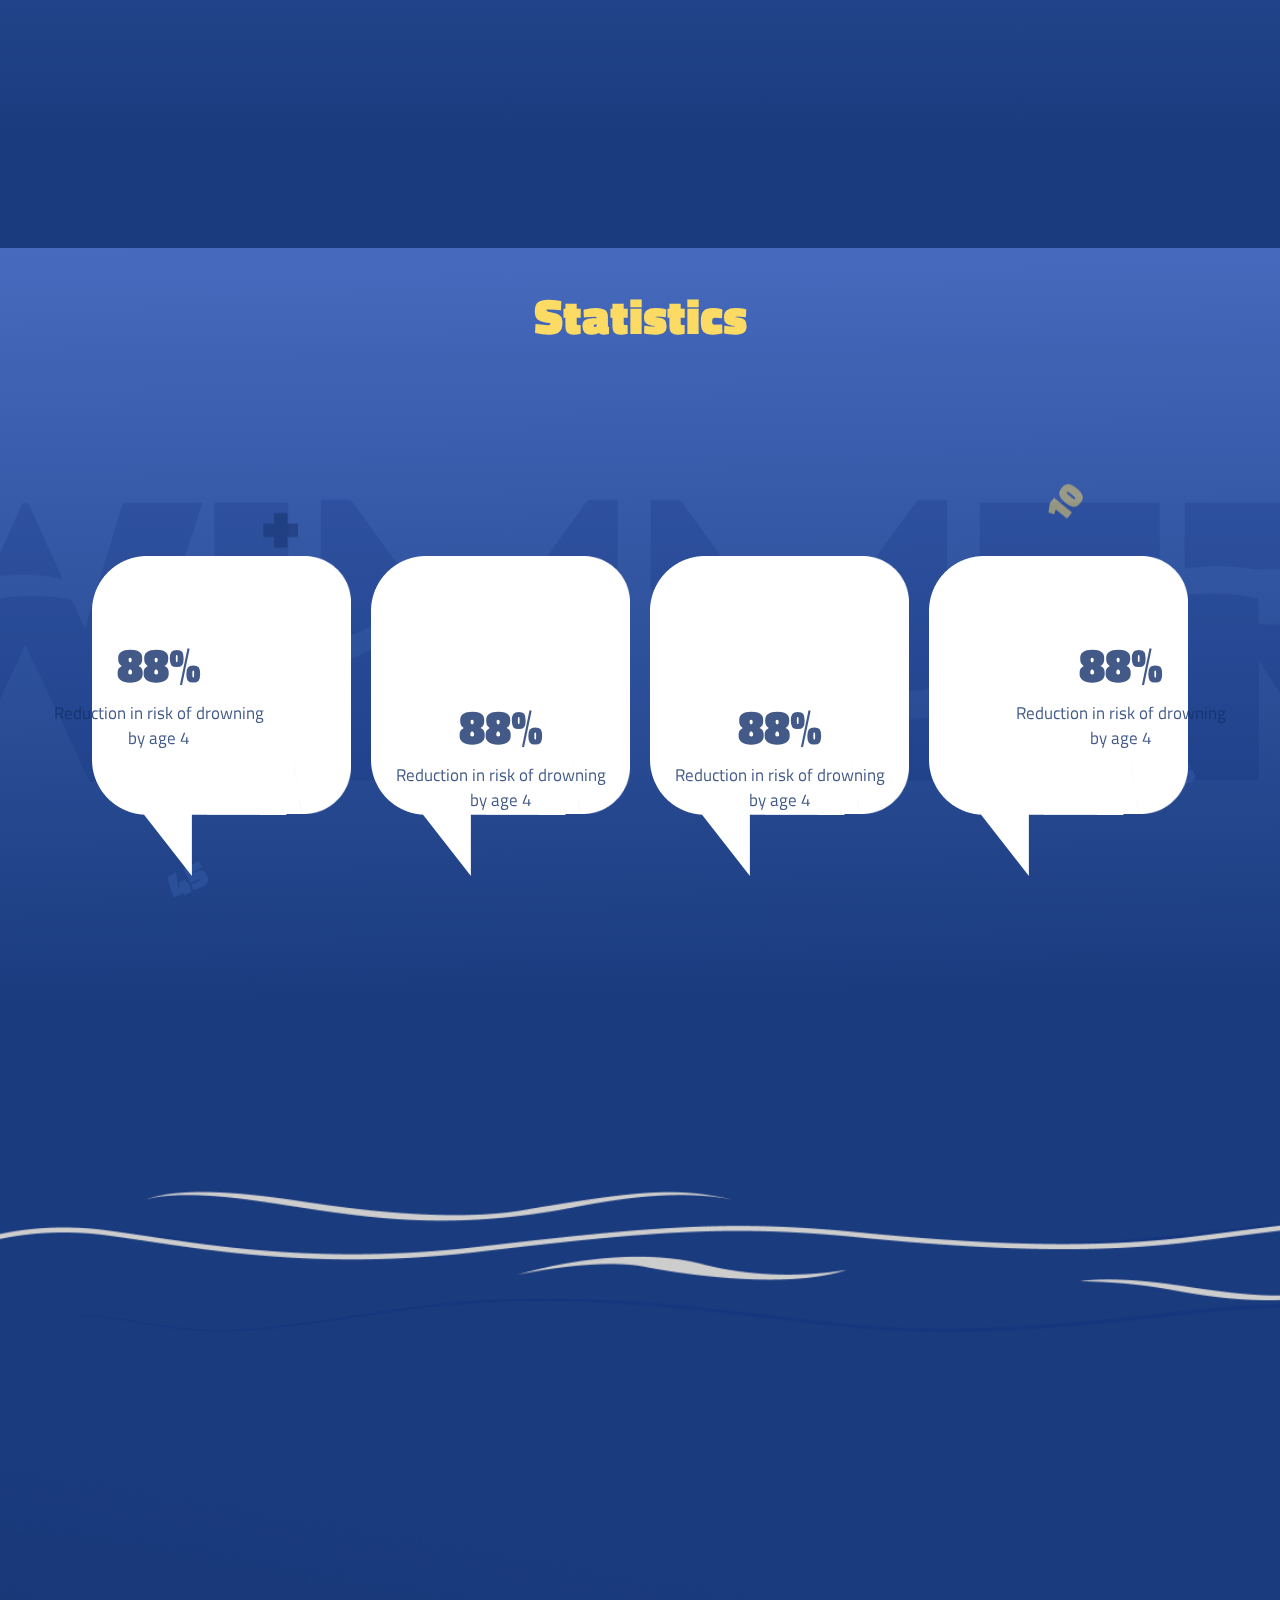
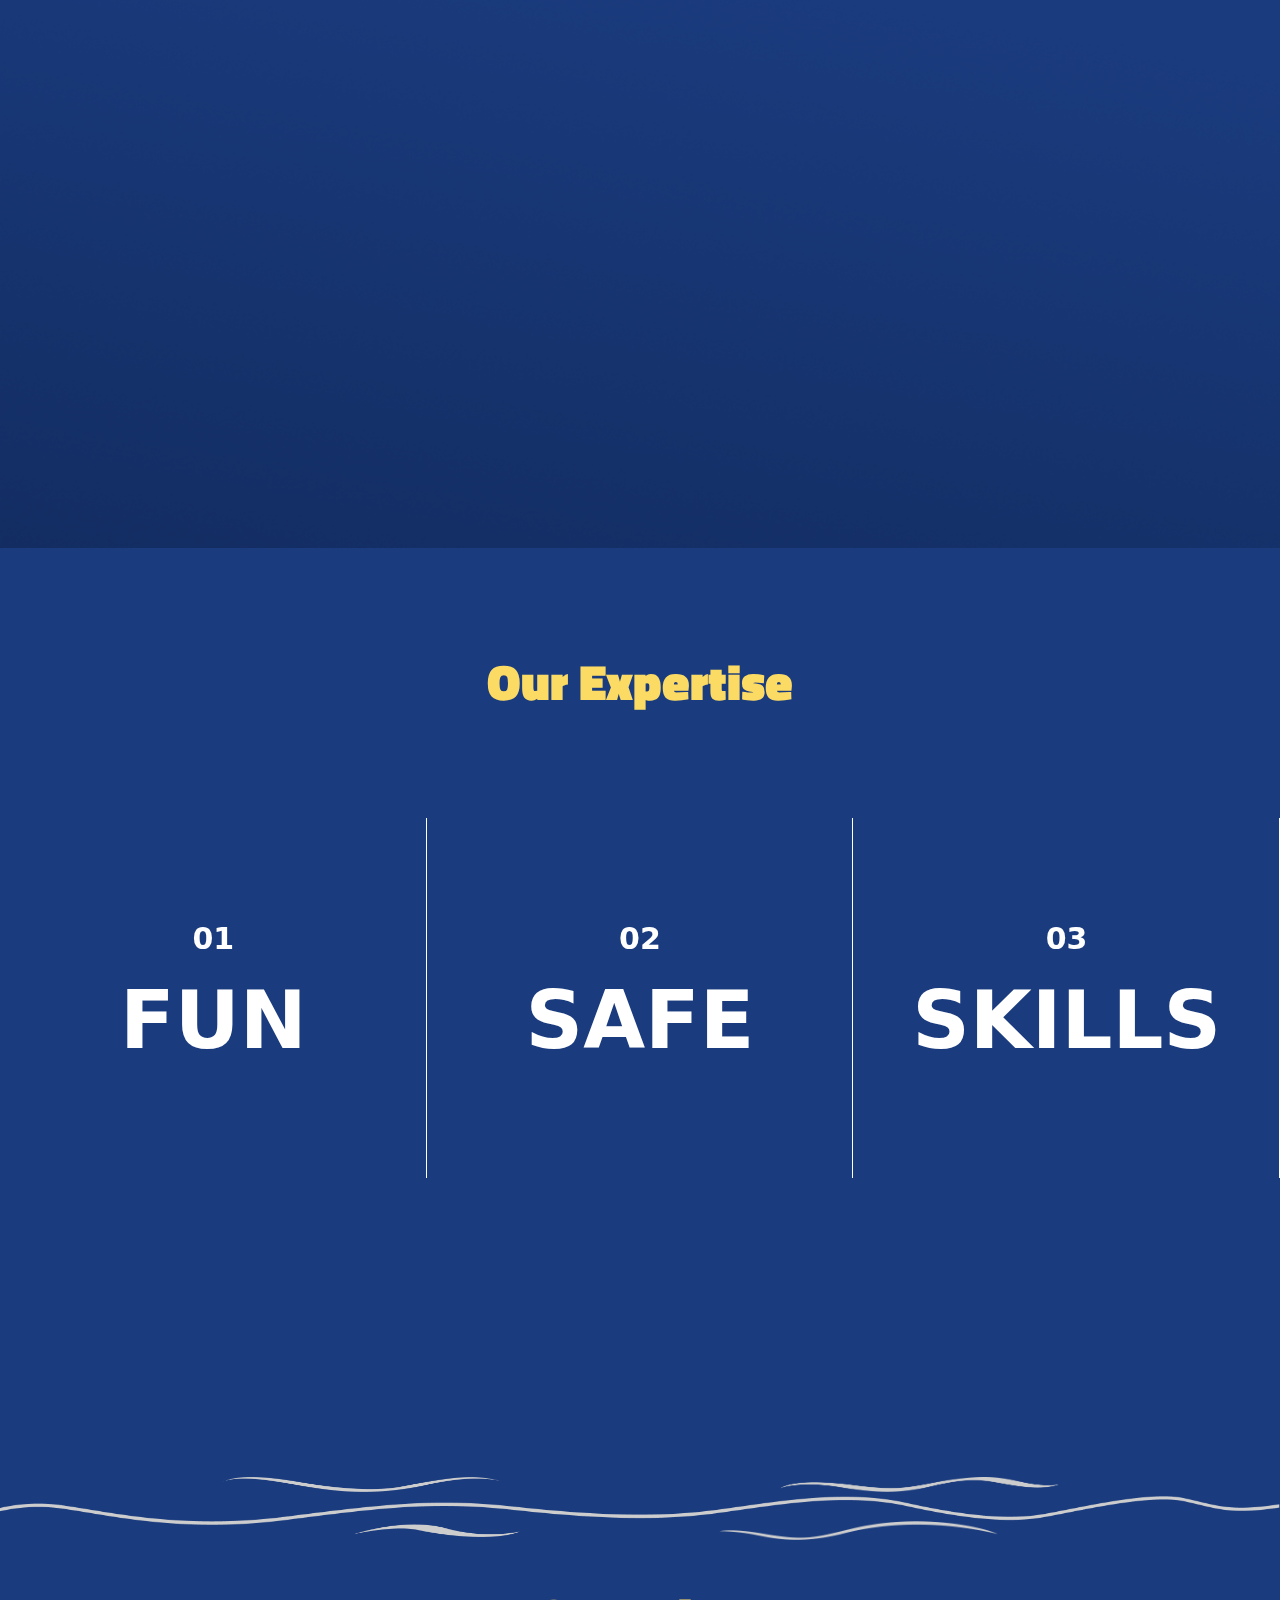
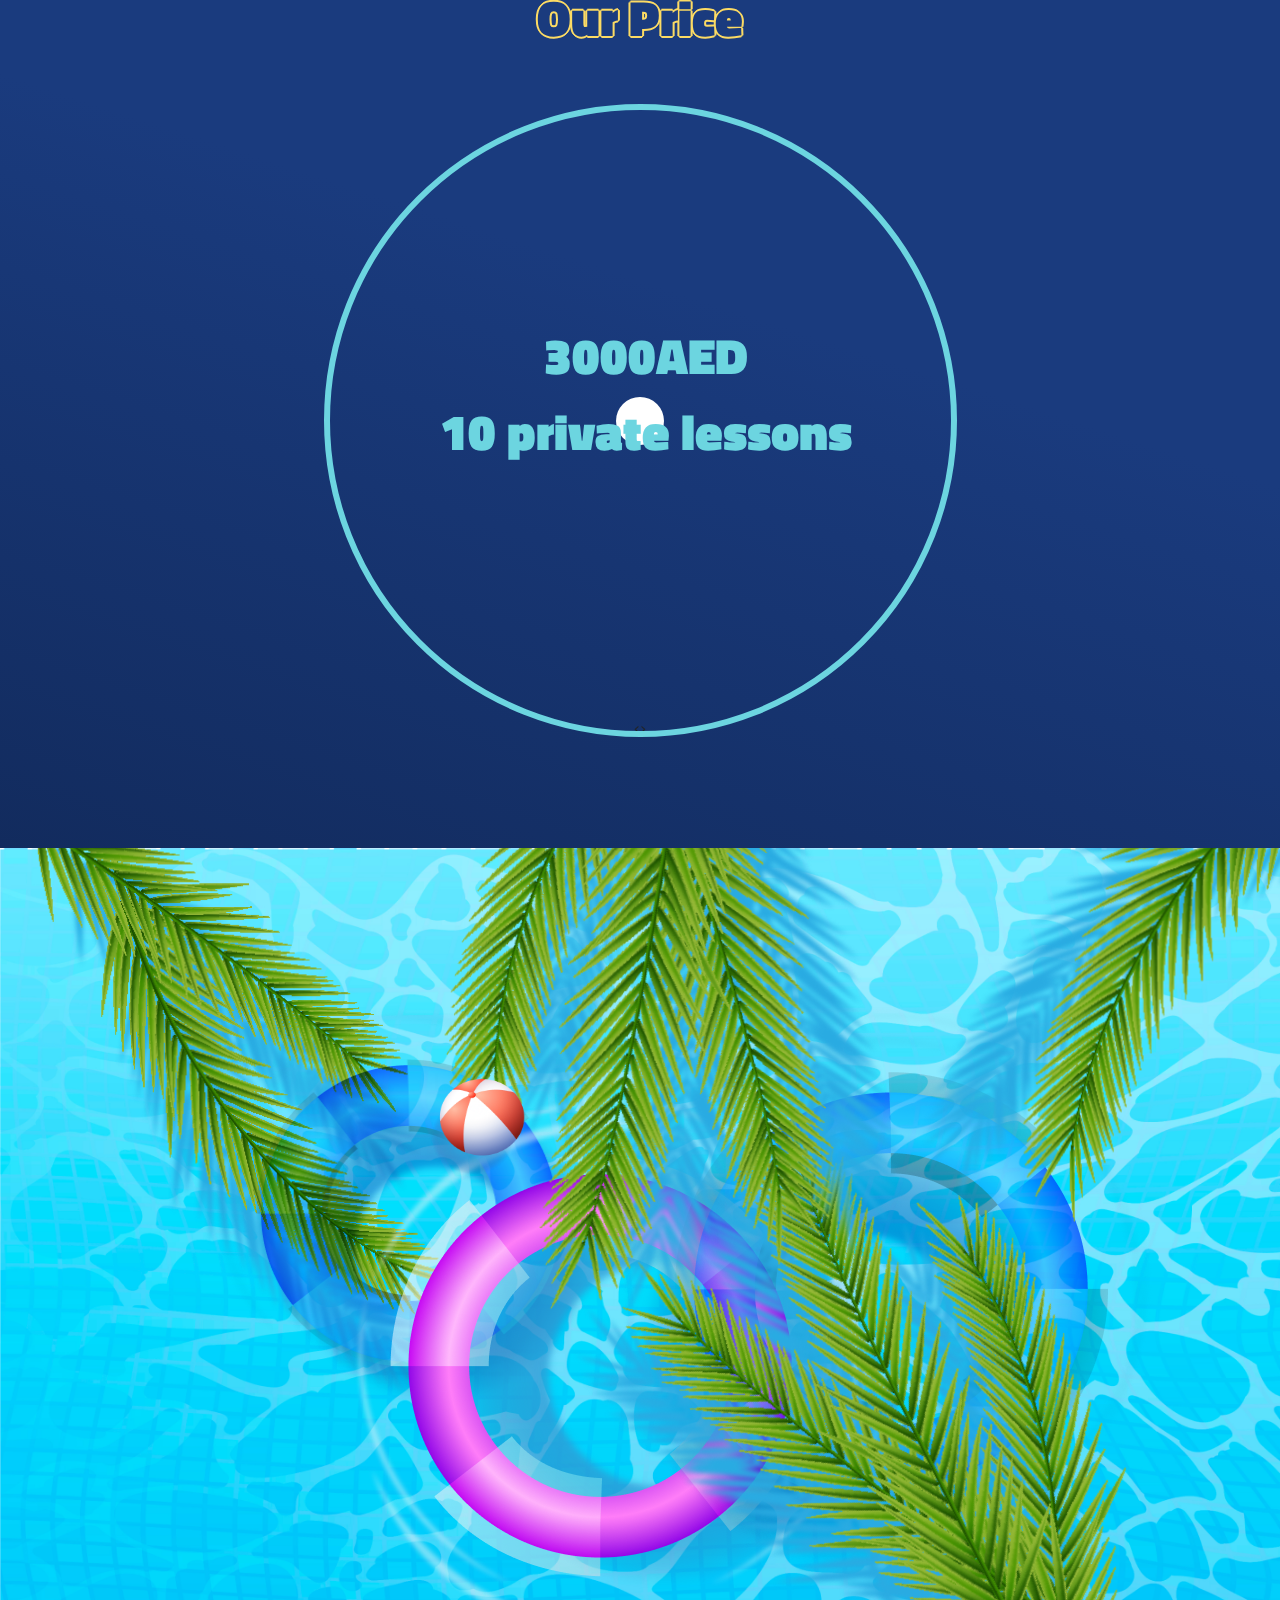
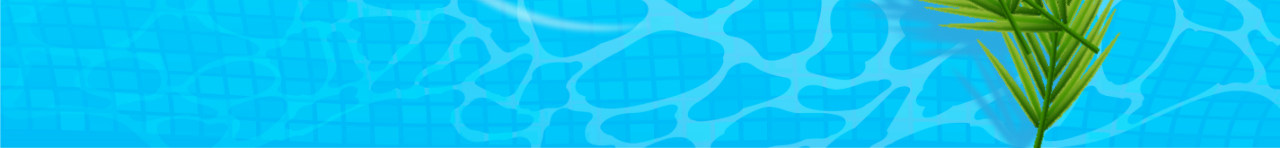
==== commit de8bf01f: "pages scroling added" ====
--- a/index.html
+++ b/index.html
@@ -16,15 +16,20 @@
     <body> 
 
         <div id="fullpage" class="page_wrapper">
-            <section class="hero_section section_class" id="herosec">            
+            <section class="hero_section" id="herosec">            
                 <div class="hero_content_wrapper">
                         <img class="top_sky_color" id="top_sky_color" src="images/heroSection/top_badal.png" alt="img">
-                        <span class="sunimg_box" id="sunimg"><img class="sun_img" src="images/heroSection/sun.png" alt="img"></span>
+                        <span class="sunimg_box" id="sunimg">
+                            <img class="sun_img" id="sun_img" src="images/heroSection/sun.png" alt="img">
+                        </span>
                         <span class="badalimg_box" id="badalimg"><img class="badals_img" src="images/heroSection/tthree_badal.png" alt="img"></span>
                         <img class="left_top_tree" id="left_top_tree" src="images/heroSection/leftTree.png" alt="img">
+                        
+                        <div id="titles" >
                         <span class="hero_sec_title_box" ><img class="hero_sec_title" id="hero_sec_title_box" src="images/heroSection/swimmwrsTitle.png" alt="img"></span>
                         <div class="hero_left_text"><span id="lefttexthero">Swimming Lesson For Educational Experience</span></div>
                         <div class="hero_right_text"><span id="righttexthero">Kids, a fun and <br>that will last lifetime</span></div>
+                        </div>
                         <div class="hero_footer">
                             <span class="bottom_sky_color"><img id="bottom_sky_color_img" src="images/heroSection/bottom_sky_color.png" alt="img"></span>
                             <span class="left_bottom_tree_box" id="left_bottom_tree_box"><img class="left_bottom_tree" src="images/heroSection/left_bottom_tree.png" alt="img"></span>
@@ -44,7 +49,7 @@
                             </div>
                         </div>
                     </div>
-                    <div class="scroll_down">
+                    <div id="tyre" class="scroll_down ">
                         <a href="#aboutus" class="scrolldown_btn"><img src="images/heroSection/scroll_down_ball.png" alt="img"> 
                             <span>
                                 <svg width="23" height="22" viewBox="0 0 23 22" fill="none" xmlns="http://www.w3.org/2000/svg">
@@ -218,7 +223,7 @@
                             </div>
 
                             <div class=" mb-3 item" style="   background: #2B5A84;  margin-right: 4%;height: 422px;display: flex;
-            align-items: center; box-shadow: -10px 7px 15px 0px rgba(10, 26, 61, 0.5); padding: 0 46px;">
+                                    align-items: center; box-shadow: -10px 7px 15px 0px rgba(10, 26, 61, 0.5); padding: 0 46px;">
                                 <div class=" card_inner_row g-0">
                                     <div class="col-md-8">
                                         <div class="card-body">
@@ -464,7 +469,6 @@
                     </div>
             </section>
 
-
             <section id="ourPrice" class="section_class pricesec">
                 <div class="container">
                         <div class="ourPrice-Continer">
@@ -586,19 +590,265 @@
         <script src="js/anime/anime.js?fgui7875"></script>
         <script src="js/custom.js?fgrt67rt"></script>
         <script src="js/system.js?67y5675"></script>
-
-        <script type="text/javascript" src='js/jquery.fullpage.min.js'></script> 
+        <script src="https://cdnjs.cloudflare.com/ajax/libs/gsap/3.3.4/gsap.min.js"></script>
+        <script src="https://cdnjs.cloudflare.com/ajax/libs/gsap/3.3.4/ScrollTrigger.min.js"></script>
+
+        <!-- <script type="text/javascript" src='js/jquery.fullpage.min.js'></script>  -->
         <script type="text/javascript">
-                // FastClick.attach(document.body);
-                $('#fullpage').fullpage({
-                    scrollingSpeed: 7000,
-                    autoScrolling: true,
-                    fitToSection: true,
-                    fitToSectionDelay: 6000,
-                    scrollBar: false,
-                    easing: 'easeInOutCubic',
-                    easingcss3: 'ease',
+
+                // $('#fullpage').fullpage({
+                //     scrollingSpeed: 6000,
+                //     normalScrollElements: '#herosec, .element2',
+                // }); 
+
+
+                gsap.registerPlugin(ScrollTrigger);
+                    let speed = 100;
+
+                    /*  SCENE 1 */
+                    let scene1 = gsap.timeline();
+                    ScrollTrigger.create({
+                        animation: scene1,
+                        trigger: ".scrollElement",
+                        start: "top top",
+                        end: "45% 100%",
+                        scrub: 3,
+                    });
+
+                    // hills animation 
+                    scene1.to("#h1-1", { y: 3 * speed, x: 1 * speed, scale: 0.9, ease: "power1.in" }, 0)
+                    scene1.to("#h1-2", { y: 2.6 * speed, x: -0.6 * speed, ease: "power1.in" }, 0)
+                    scene1.to("#h1-3", { y: 1.7 * speed, x: 1.2 * speed }, 0.03)
+                    scene1.to("#h1-4", { y: 3 * speed, x: 1 * speed }, 0.03)
+                    scene1.to("#h1-5", { y: 2 * speed, x: 1 * speed }, 0.03)
+                    scene1.to("#h1-6", { y: 2.3 * speed, x: -2.5 * speed }, 0)
+                    scene1.to("#h1-7", { y: 5 * speed, x: 1.6 * speed }, 0)
+                    scene1.to("#h1-8", { y: 3.5 * speed, x: 0.2 * speed }, 0)
+                    scene1.to("#h1-9", { y: 3.5 * speed, x: -0.2 * speed }, 0)
+
+                    //animate text
+                    scene1.to("#info", { y: 8 * speed }, 0)
+
+
+
+                    /*   Bird   */
+                    gsap.fromTo("#bird", { opacity: 1 }, {
+                        y: -250,
+                        x: 800,
+                        ease: "power2.out",
+                        scrollTrigger: {
+                            trigger: ".scrollElement",
+                            start: "15% top",
+                            end: "60% 100%",
+                            scrub: 4,
+                            onEnter: function() { gsap.to("#bird", { scaleX: 1, rotation: 0 }) },
+                            onLeave: function() { gsap.to("#bird", { scaleX: -1, rotation: -15 }) },
+                        }
+                    })
+
+
+                    /* Clouds  */
+                    let clouds = gsap.timeline();
+                    ScrollTrigger.create({
+                        animation: clouds,
+                        trigger: ".scrollElement",
+                        start: "top top",
+                        end: "70% 100%",
+                        scrub: 1,
+                    });
+
+                    clouds.to("#cloud1", { x: 500 }, 0)
+                    clouds.to("#cloud2", { x: 1000 }, 0)
+                    clouds.to("#cloud3", { x: -1000 }, 0)
+                    clouds.to("#cloud4", { x: -700, y: 25 }, 0)
+
+
+
+                    /* Sun motion Animation  */
+                    let sun = gsap.timeline();
+                    ScrollTrigger.create({
+                        animation: sun,
+                        trigger: "#sun_img",
+                        start: "top top",
+                        end: "2200 100%",
+                        scrub: 1,
+                    });
+
+                    //sun motion 
+                    sun.to("#bg_grad", { attr: { cy: "330" } }, 0.00)
+
+                    //bg change
+                    sun.to("#sun", { attr: { offset: "0.15" } }, 0.00)
+                    sun.to("#bg_grad stop:nth-child(2)", { attr: { offset: "0.15" } }, 0.00)
+                    sun.to("#bg_grad stop:nth-child(3)", { attr: { offset: "0.18" } }, 0.00)
+                    sun.to("#bg_grad stop:nth-child(4)", { attr: { offset: "0.25" } }, 0.00)
+                    sun.to("#bg_grad stop:nth-child(5)", { attr: { offset: "0.46" } }, 0.00)
+                    sun.to("#bg_grad stop:nth-child(6)", { attr: { "stop-color": "#FF9171" } }, 0)
+
+
+
+                    /*   SCENE 2  */
+                    let scene2 = gsap.timeline();
+                    ScrollTrigger.create({
+                        animation: scene2,
+                        trigger: ".scrollElement",
+                        start: "15% top",
+                        end: "40% 100%",
+                        scrub: 4,
+                    });
+
+                    scene2.fromTo("#h2-1", { y: 500, opacity: 0 }, { y: 0, opacity: 1 }, 0)
+                    scene2.fromTo("#h2-2", { y: 500 }, { y: 0 }, 0.1)
+                    scene2.fromTo("#h2-3", { y: 700 }, { y: 0 }, 0.1)
+                    scene2.fromTo("#h2-4", { y: 700 }, { y: 0 }, 0.2)
+                    scene2.fromTo("#h2-5", { y: 800 }, { y: 0 }, 0.3)
+                    scene2.fromTo("#h2-6", { y: 900 }, { y: 0 }, 0.3)
+
+
+
+                    /* Bats */
+                    gsap.fromTo("#bats", { opacity: 1, y: 400, scale: 0 }, {
+                        y: 120,
+                        scale: 0.8,
+                        transformOrigin: "50% 50%",
+                        ease: "power3.out",
+                        scrollTrigger: {
+                            trigger: ".scrollElement",
+                            start: "40% top",
+                            end: "70% 100%",
+                            scrub: 3,
+                            onEnter: function() {
+                                gsap.utils.toArray("#bats path").forEach((item, i) => {
+                                    gsap.to(item, { scaleX: 0.5, yoyo: true, repeat: 11, duration: 0.15, delay: 0.7 + (i / 10), transformOrigin: "50% 50%" })
+                                });
+                                gsap.set("#bats", { opacity: 1 })
+                            },
+                            onLeave: function() { gsap.to("#bats", { opacity: 0, delay: 2 }) },
+                        }
+                    })
+
+
+                    /* Sun increase */
+                    let sun2 = gsap.timeline();
+                    ScrollTrigger.create({
+                        animation: sun2,
+                        trigger: ".scrollElement",
+                        start: "2200 top",
+                        end: "5000 100%",
+                        scrub: 1,
+                    });
+
+                    sun2.to("#sun", { attr: { offset: "0.6" } }, 0)
+                    sun2.to("#bg_grad stop:nth-child(2)", { attr: { offset: "0.7" } }, 0)
+                    sun2.to("#sun", { attr: { "stop-color": "#ffff00" } }, 0)
+                    sun2.to("#lg4 stop:nth-child(1)", { attr: { "stop-color": "#623951" } }, 0)
+                    sun2.to("#lg4 stop:nth-child(2)", { attr: { "stop-color": "#261F36" } }, 0)
+                    sun2.to("#bg_grad stop:nth-child(6)", { attr: { "stop-color": "#45224A" } }, 0)
+
+
+
+                    /* Transition (from Scene2 to Scene3) */
+                    gsap.set("#scene3", { y: 580, visibility: "visible" })
+                    let sceneTransition = gsap.timeline();
+                    ScrollTrigger.create({
+                        animation: sceneTransition,
+                        trigger: ".scrollElement",
+                        start: "70% top",
+                        end: "bottom 100%",
+                        scrub: 3,
+                    });
+
+                    sceneTransition.to("#h2-1", { y: -680, scale: 1.5, transformOrigin: "50% 50%" }, 0)
+                    sceneTransition.to("#bg_grad", { attr: { cy: "-80" } }, 0.00)
+                    sceneTransition.to("#bg2", { y: 0 }, 0)
+
+
+
+                    /* Scene 3 */
+                    let scene3 = gsap.timeline();
+                    ScrollTrigger.create({
+                        animation: scene3,
+                        trigger: ".scrollElement",
+                        start: "80% 50%",
+                        end: "bottom 100%",
+                        scrub: 3,
+                    });
+
+                    //Hills motion
+                    scene3.fromTo("#h3-1", { y: 300 }, { y: -550 }, 0)
+                    scene3.fromTo("#h3-2", { y: 800 }, { y: -550 }, 0.03)
+                    scene3.fromTo("#h3-3", { y: 600 }, { y: -550 }, 0.06)
+                    scene3.fromTo("#h3-4", { y: 800 }, { y: -550 }, 0.09)
+                    scene3.fromTo("#h3-5", { y: 1000 }, { y: -550 }, 0.12)
+
+                    //stars
+                    scene3.fromTo("#stars", { opacity: 0 }, { opacity: 0.5, y: -500 }, 0)
+
+                    // Scroll Back text
+                    scene3.fromTo("#arrow2", { opacity: 0 }, { opacity: 0.7, y: -710 }, 0.25)
+                    scene3.fromTo("#text2", { opacity: 0 }, { opacity: 0.7, y: -710 }, 0.3)
+
+                    //gradient value change
+                    scene3.to("#bg2-grad", { attr: { cy: 600 } }, 0)
+                    scene3.to("#bg2-grad", { attr: { r: 500 } }, 0)
+
+
+                    /*   falling star   */
+                    gsap.to("#fstar", {
+                        x: -700,
+                        y: -250,
+                        ease: "power4.out",
+                        scrollTrigger: {
+                            trigger: ".scrollElement",
+                            start: "4000 top",
+                            end: "6000 100%",
+                            scrub: 5,
+                            onEnter: function() { gsap.set("#fstar", { opacity: 1 }) },
+                            onLeave: function() { gsap.set("#fstar", { opacity: 0 }) },
+                        }
+                    })
+
+
+                    //reset scrollbar position after refresh
+                    window.onbeforeunload = function() {
+                        window.scrollTo(0, 0);
+                    }
+
+
+                let fullscreen;
+                let fsEnter = document.getElementById('fullscr');
+                fsEnter.addEventListener('click', function (e) {
+                    e.preventDefault();
+                    if (!fullscreen) {
+                        fullscreen = true;
+                        document.documentElement.requestFullscreen();
+                        fsEnter.innerHTML = "Exit Fullscreen";
+                    }
+                    else {
+                        fullscreen = false;
+                        document.exitFullscreen();
+                        fsEnter.innerHTML = "Go Fullscreen";
+                    }
                 });
+
+
+
+                $(document).ready(function() {
+                    $("body").hover(
+                        function() {
+                            $(this).addClass("hover");
+                        },
+                        function() {
+                            $(this).removeClass("hover");
+                        }
+                    );
+                });
+
+
+
+                
+
+
         </script>
         
     </body>
--- a/css/system.css
+++ b/css/system.css
@@ -2,6 +2,19 @@
 @font-face{font-family:'Century Gothic';src:url('../fonts/CenturyGothic-Bold.eot');src:local('Century Gothic Bold'),local('CenturyGothic-Bold'),url('../fonts/CenturyGothic-Bold.eot?#iefix') format('embedded-opentype'),url('../fonts/CenturyGothic-Bold.woff') format('woff'),url('../fonts/CenturyGothic-Bold.ttf') format('truetype');font-weight:bold;font-style:normal;}
 *{box-sizing:border-box;padding:0;margin:0;}
 /* Header sec new css */
+
+
+
+
+
+.section_class{
+    /* height:100vh;  
+     /* transition:.7s linear;*/
+}
+/* #fullpage{height:100vh;overflow:hidden;} */
+
+
+
 html{scroll-behavior:smooth;}
 .hero_section{width:100%;height:100vh;background:#C4E2FF;position:relative;z-index:99;}
 .hero_content_wrapper{position:relative;overflow:hidden;width:100%;height:100%;}
@@ -105,12 +118,6 @@
 .main_container:hover:after { display: none; }
 
 
-
-
-.section_class{height:100vh;/* scroll-snap-align:start;*/
- /* transition:.7s linear;*/
-}
-#fullpage{height:100vh;overflow:hidden;}
 @media (max-width:1700px){.hero_footer{height:38%;}
 .hero_sec_title_box img{max-width:500px;}
 .right_tree_gamla{max-height:350px;}
@@ -455,3 +462,12 @@
 .el3{bottom:-33px;right:0px;width:67px;}
 .statBox{max-width:290px;margin:auto;margin-bottom:20px;}
 }
+
+
+/* parllex */
+#sun_img{min-width:50px !important;max-width:200px !important;}
+#tyre{transform-origin:center center;transform:rotate(0deg);}
+
+#titles { 
+    transform-origin:center center;
+}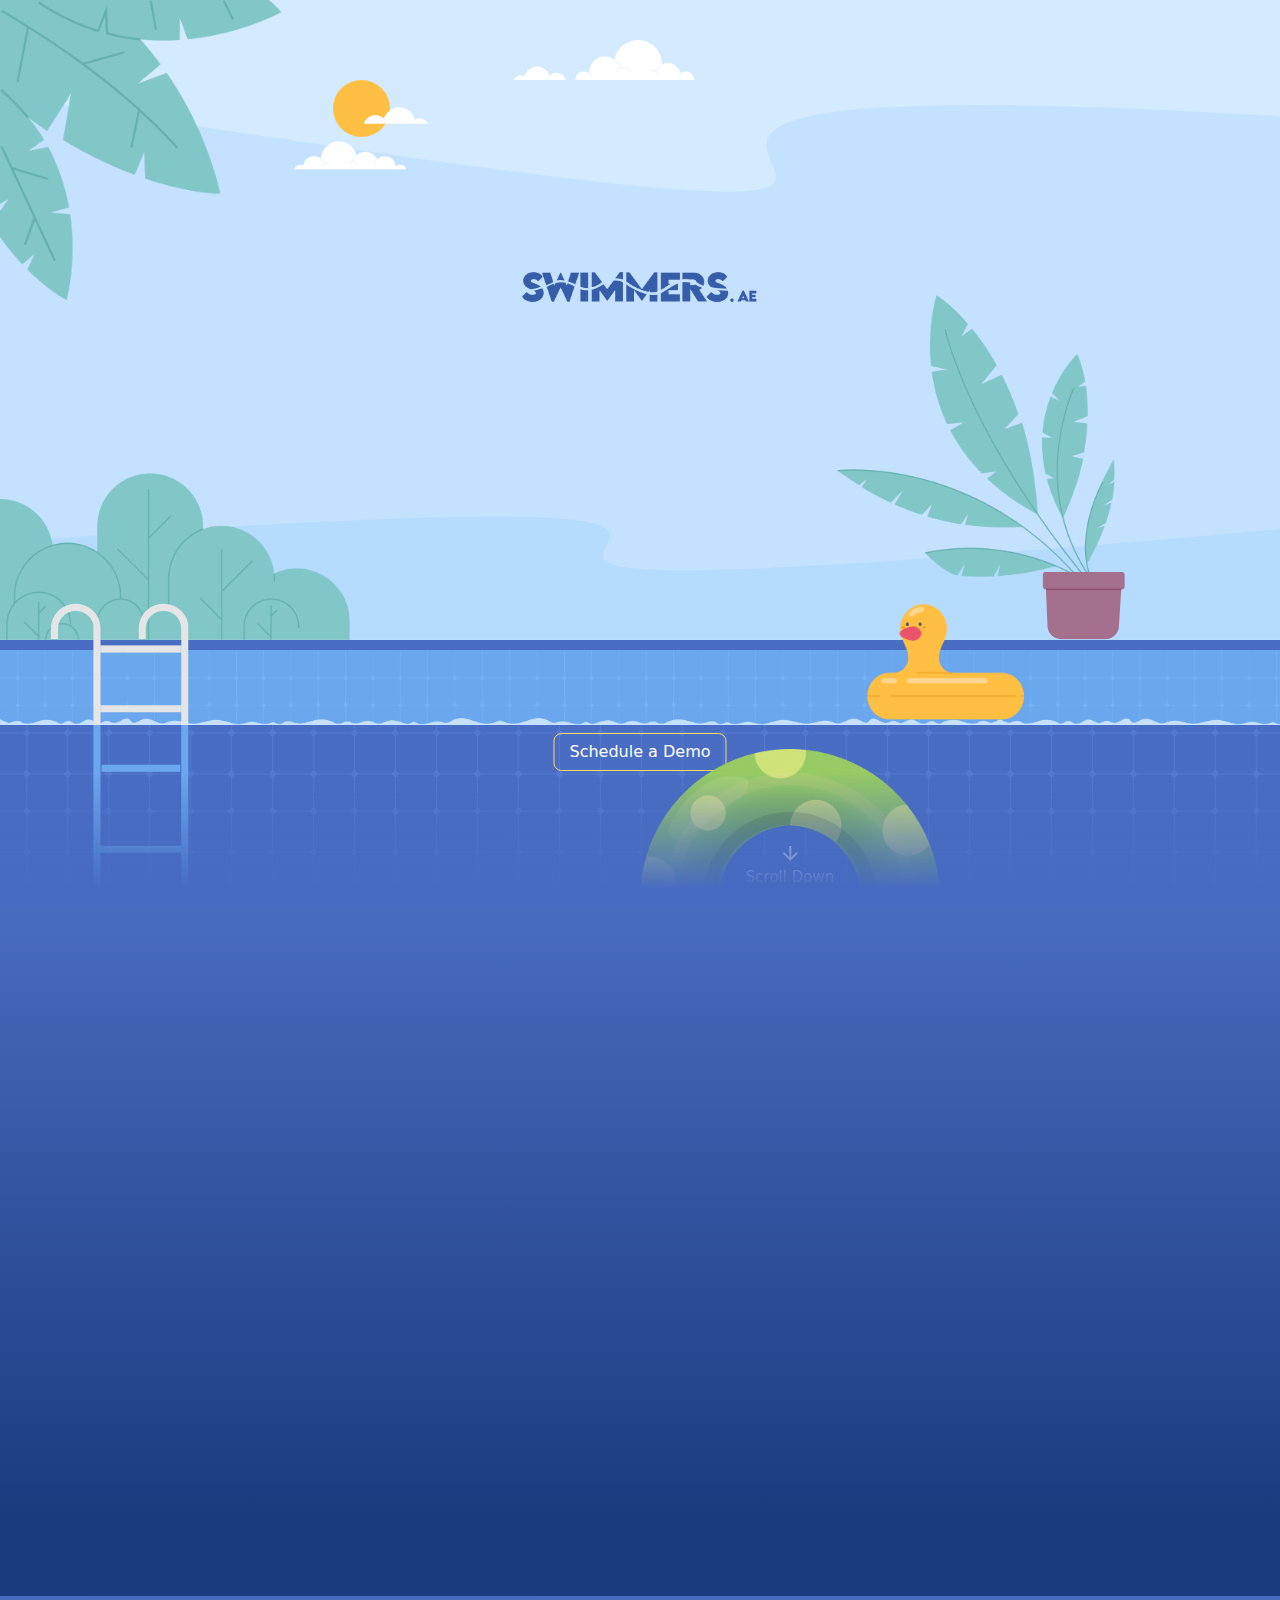
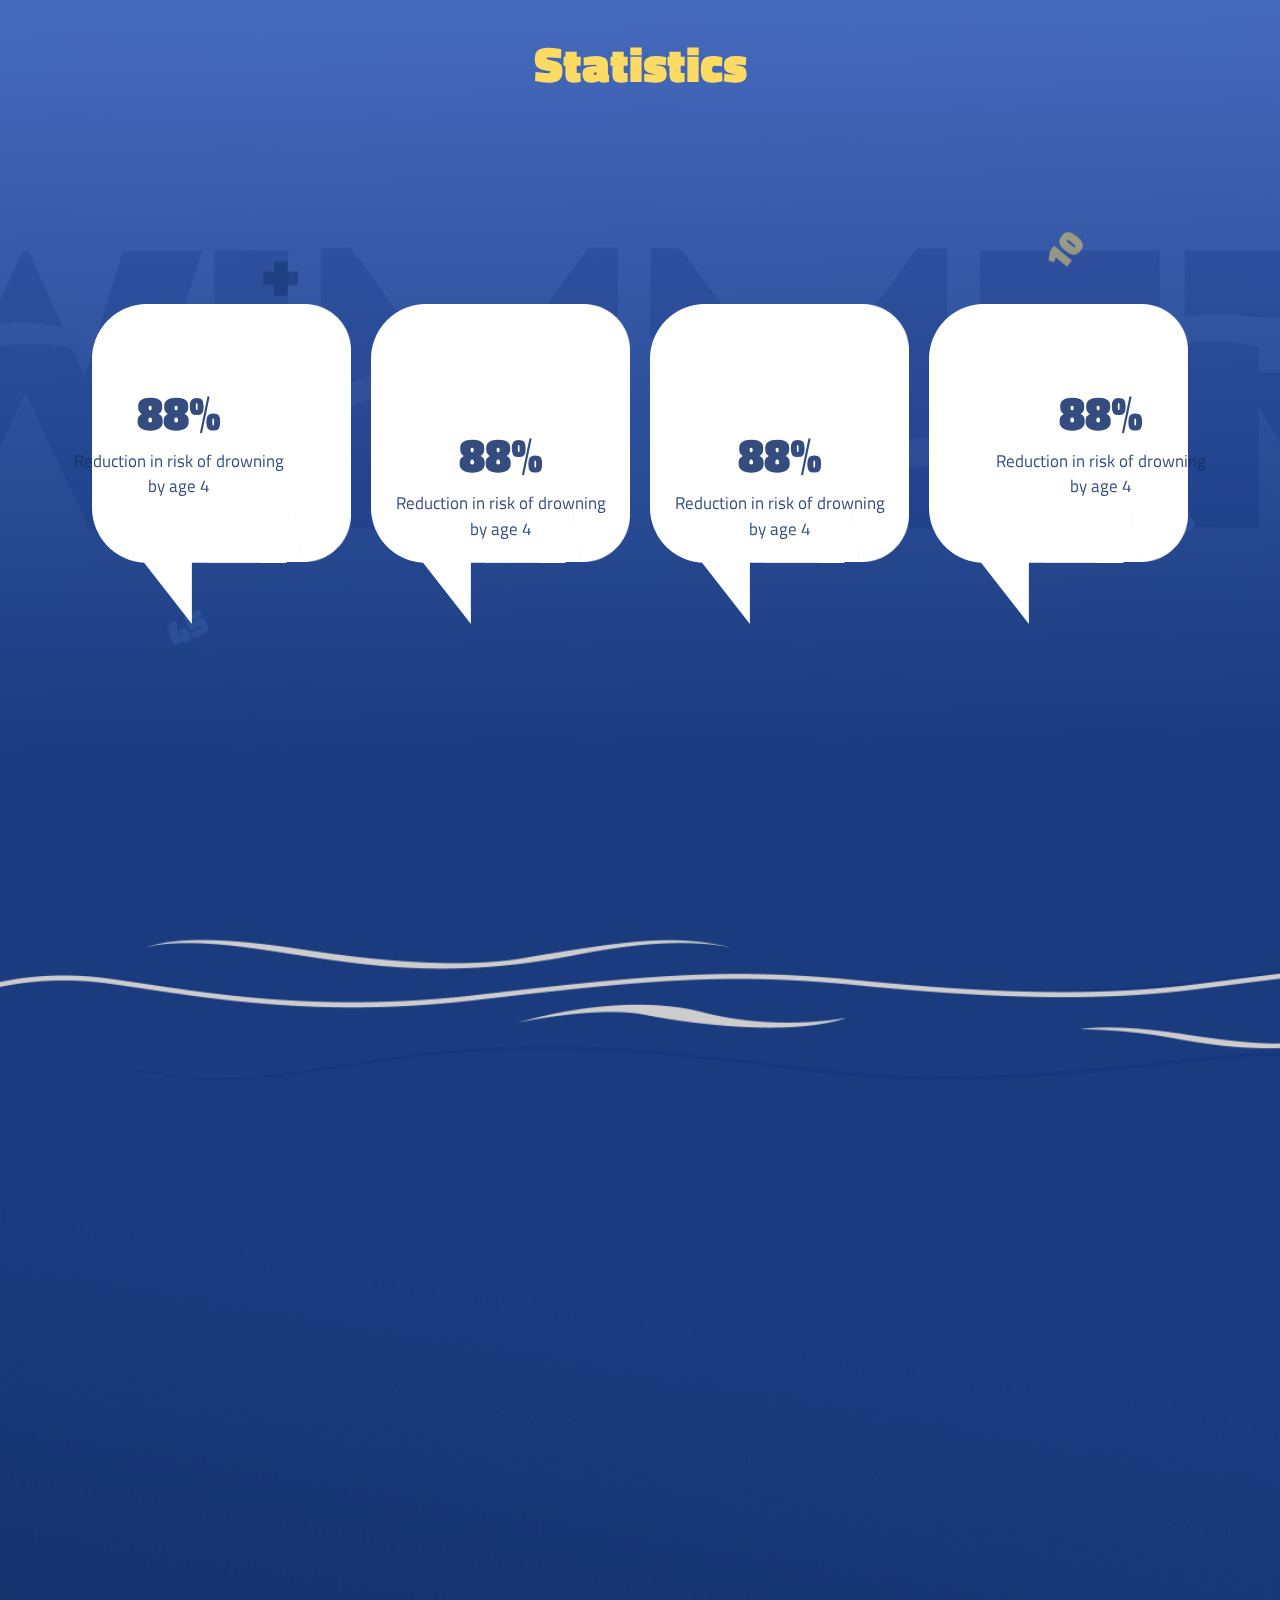
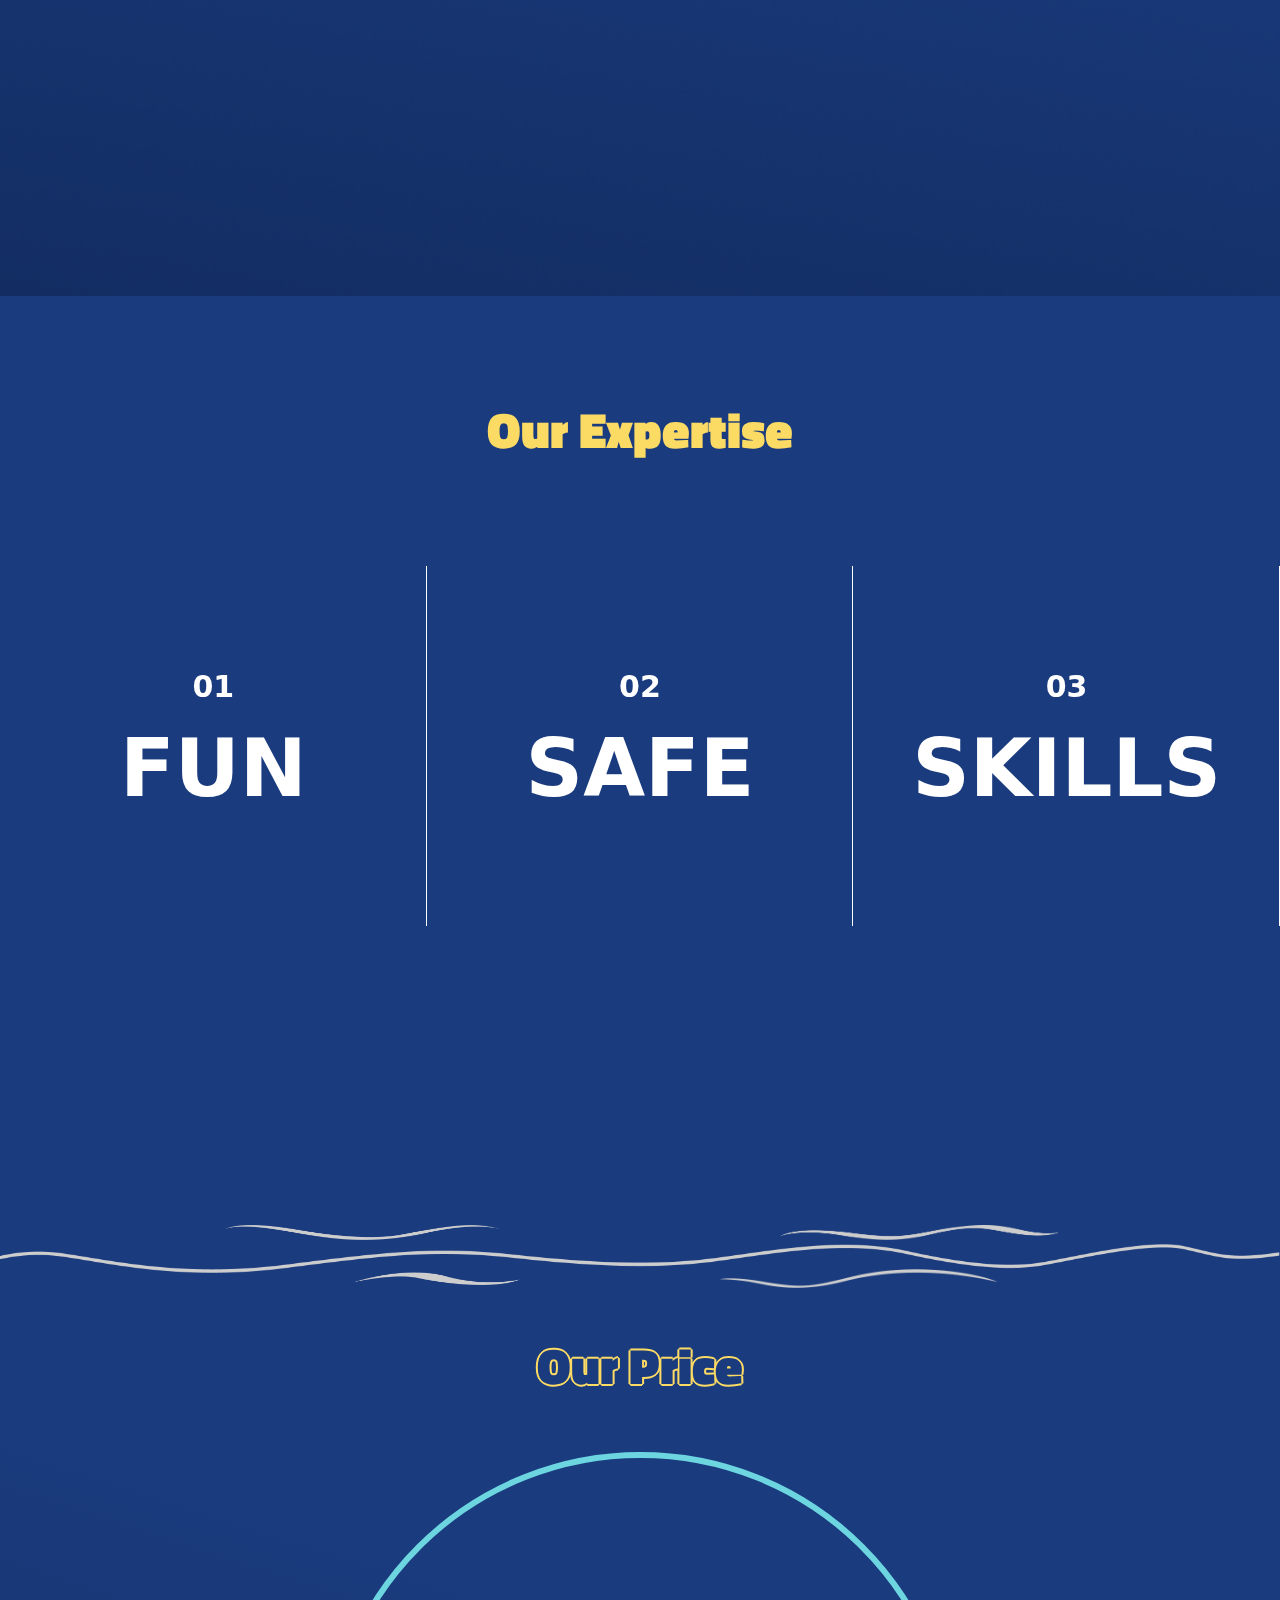
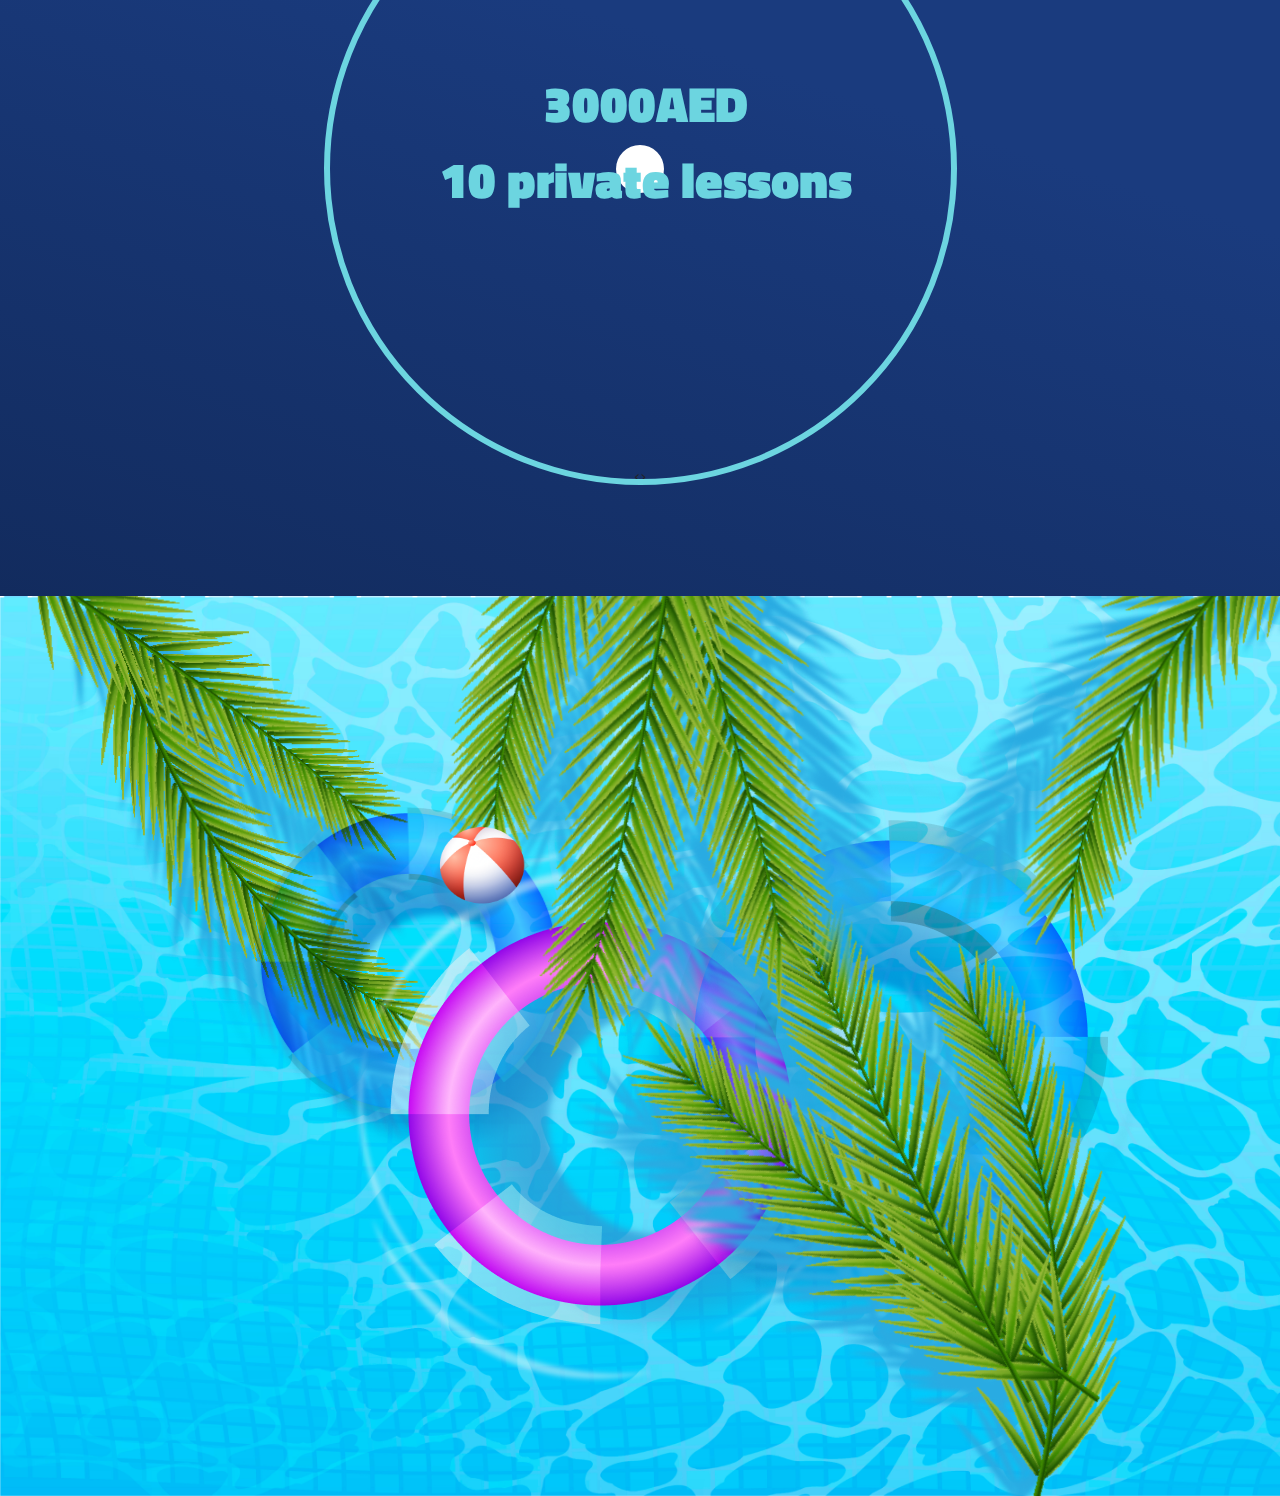
==== commit db30b277: "pages scroling added 1" ====
--- a/index.html
+++ b/index.html
@@ -19,9 +19,13 @@
             <section class="hero_section" id="herosec">            
                 <div class="hero_content_wrapper">
                         <img class="top_sky_color" id="top_sky_color" src="images/heroSection/top_badal.png" alt="img">
-                        <span class="sunimg_box" id="sunimg">
-                            <img class="sun_img" id="sun_img" src="images/heroSection/sun.png" alt="img">
-                        </span>
+
+                        <span class="sunimg_box" id="sunimg"><div id="sun_img" class="sun_img"></div></span>
+
+                        <!-- <span class="sunimg_box" id="sunimg">
+                            <img class="sun_img"  src="images/heroSection/sun.png" alt="img">
+                        </span> -->
+
                         <span class="badalimg_box" id="badalimg"><img class="badals_img" src="images/heroSection/tthree_badal.png" alt="img"></span>
                         <img class="left_top_tree" id="left_top_tree" src="images/heroSection/leftTree.png" alt="img">
                         
--- a/css/system.css
+++ b/css/system.css
@@ -58,7 +58,8 @@
 100%{transform:rotate(30deg);bottom:15px;}
 }
 span.sunimg_box,span.badalimg_box,span.left_bottom_tree_box{width:100%;display:block;position:absolute;}
-.sun_img{position:absolute;top:80px;left:26%;transform-origin:center;transition:1s linear;animation:sun 3s linear .2s forwards;}
+
+.sun_img { position: absolute; top: 80px; left: 26%; transform-origin: center; transition: 1s linear; animation: sun 3s linear .2s forwards; width: 57px; height: 57px; background: #FFBF43; border-radius: 100%; }
 @keyframes sun{0%{transform:scale(1);}
 100%{transform:scale(1.4);}
 }
@@ -465,9 +466,31 @@
 
 
 /* parllex */
-#sun_img{min-width:50px !important;max-width:200px !important;}
+#sun_img{  min-height: 50px; min-width:50px !important; max-width:200px !important;}
 #tyre{transform-origin:center center;transform:rotate(0deg);}
 
 #titles { 
     transform-origin:center center;
-}+}
+
+
+.page_wrapper > section:not(.hero_section) {
+    position: relative;
+    z-index: 99999;
+}
+.page_wrapper {
+    padding-top: 100vh;
+}
+.hero_section {
+    position: fixed;
+    top: 0;
+}
+div#aboutus:after {
+    background: linear-gradient(360deg, #476bc0 12.24%,#496dc200 101.36%);
+    content: "";
+    width: 100%;
+    position: absolute;
+    top: -125px;
+    height: 130px;
+}
+.swimmers_img{height:72vh;}
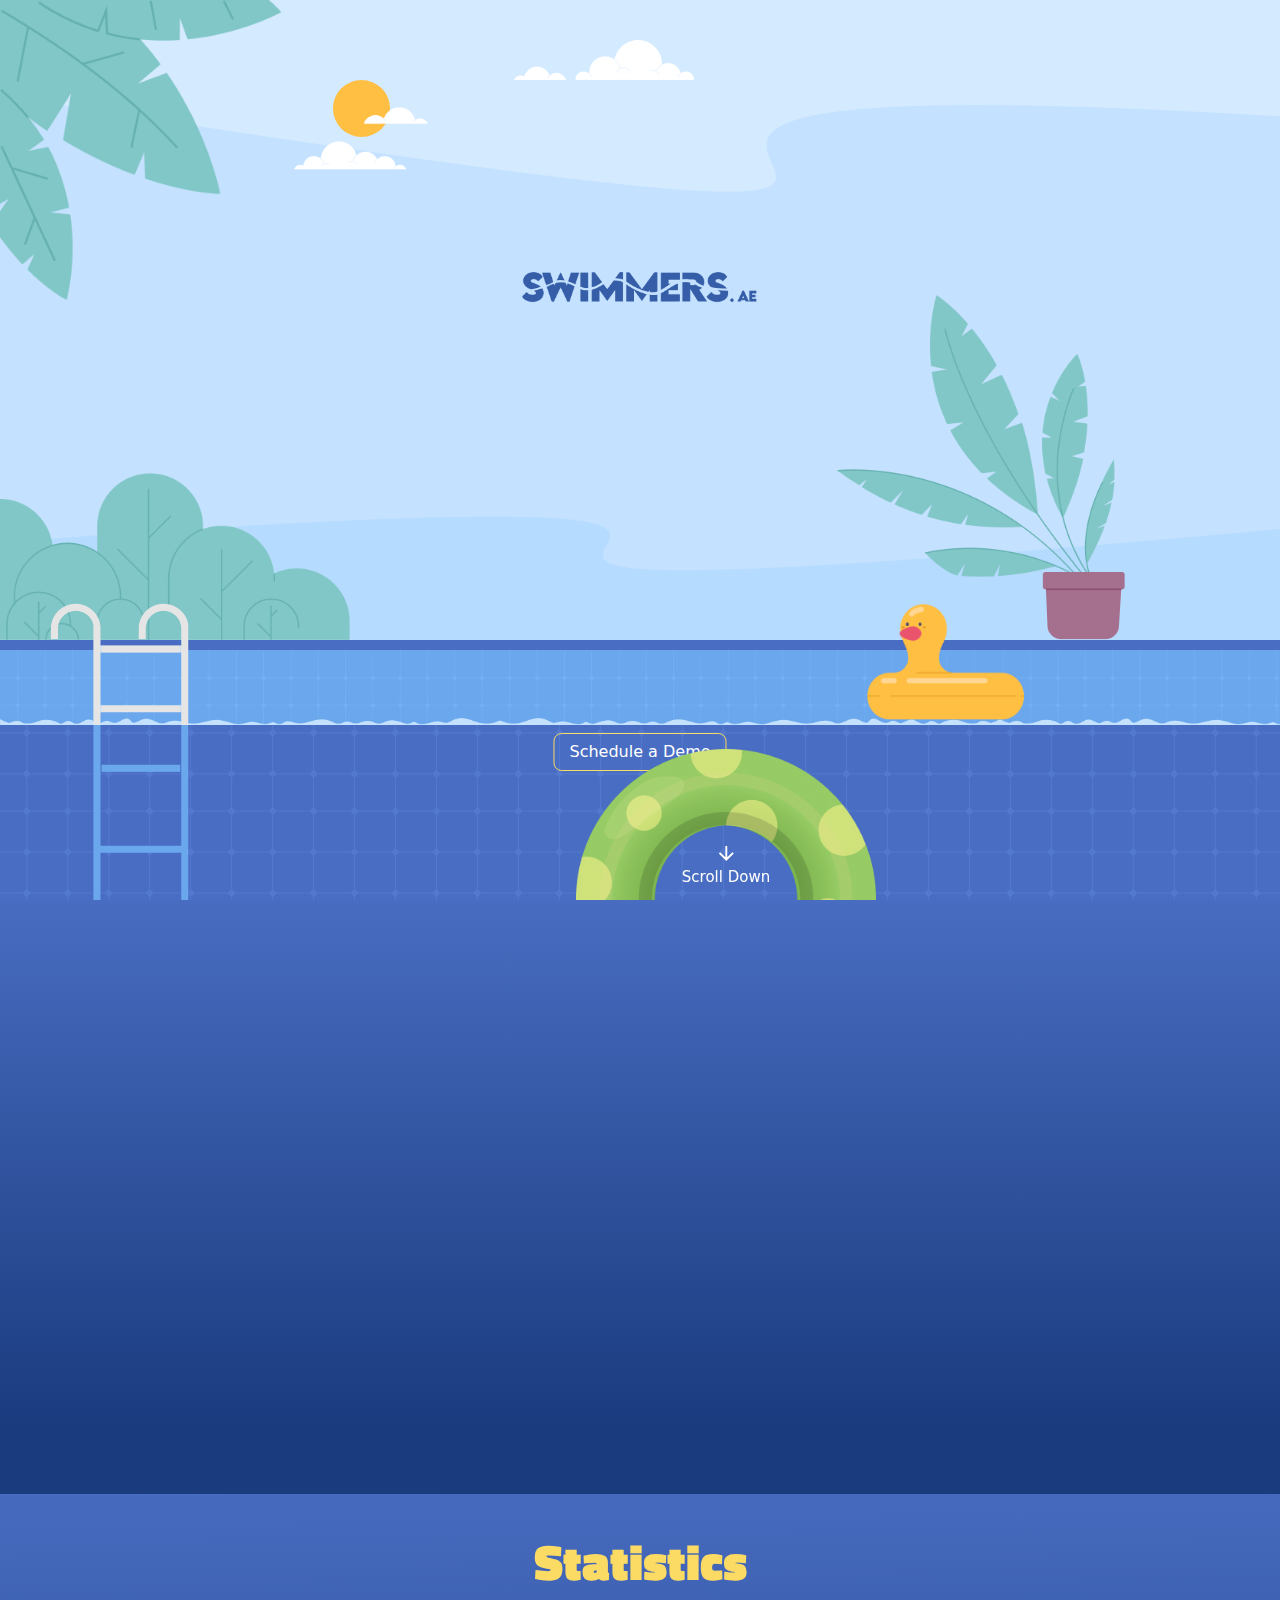
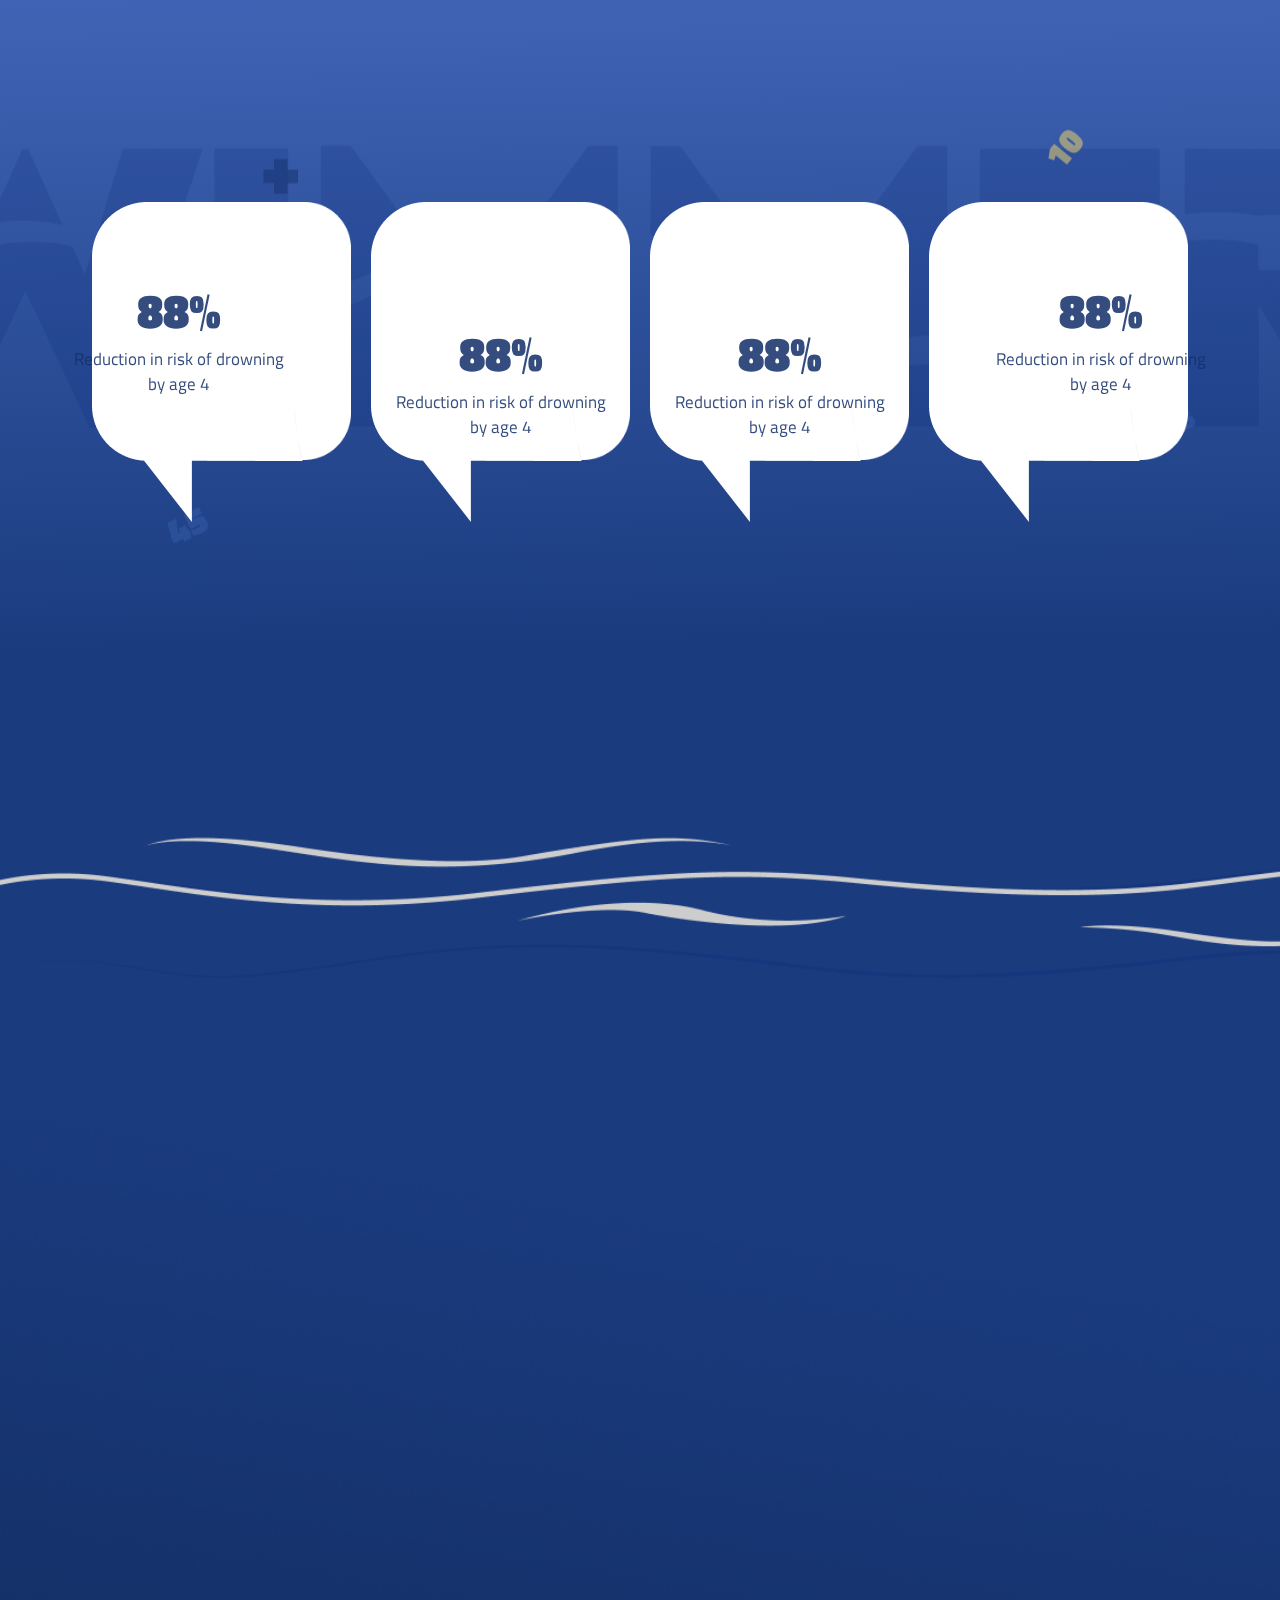
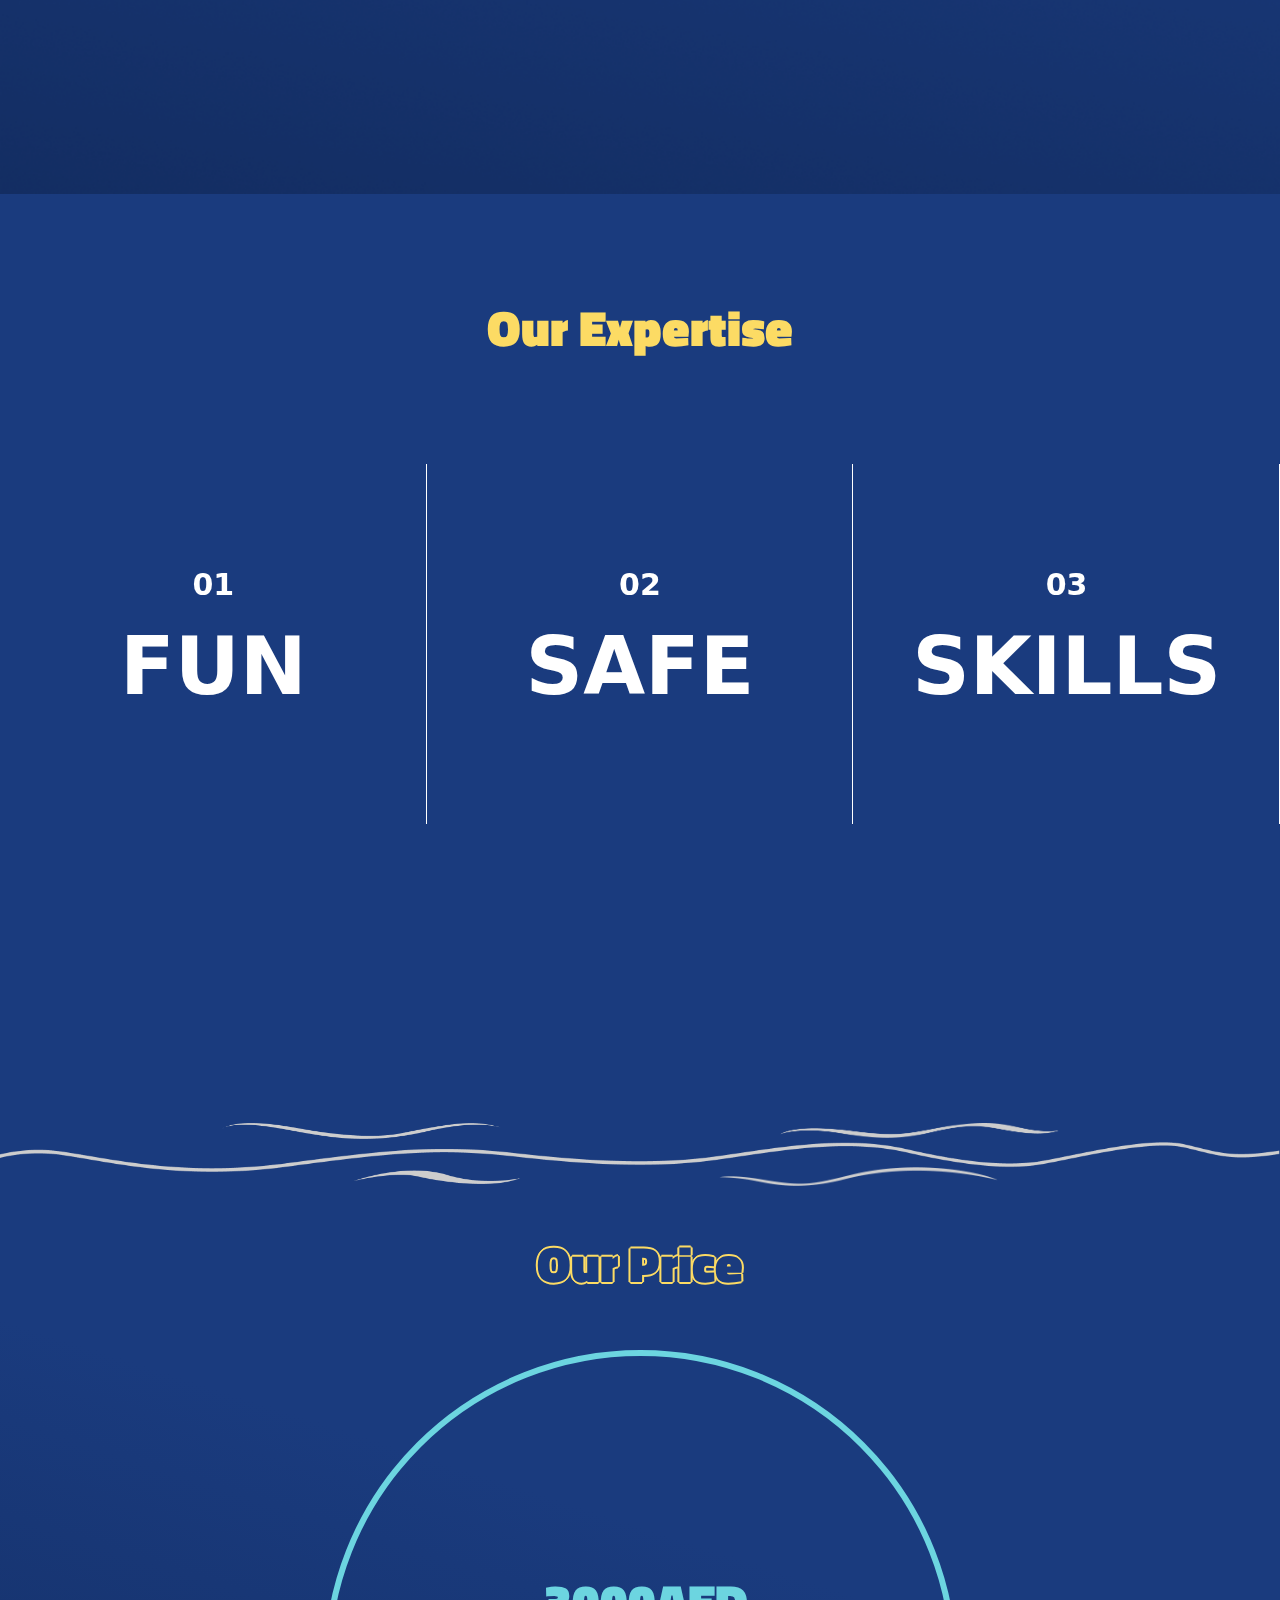
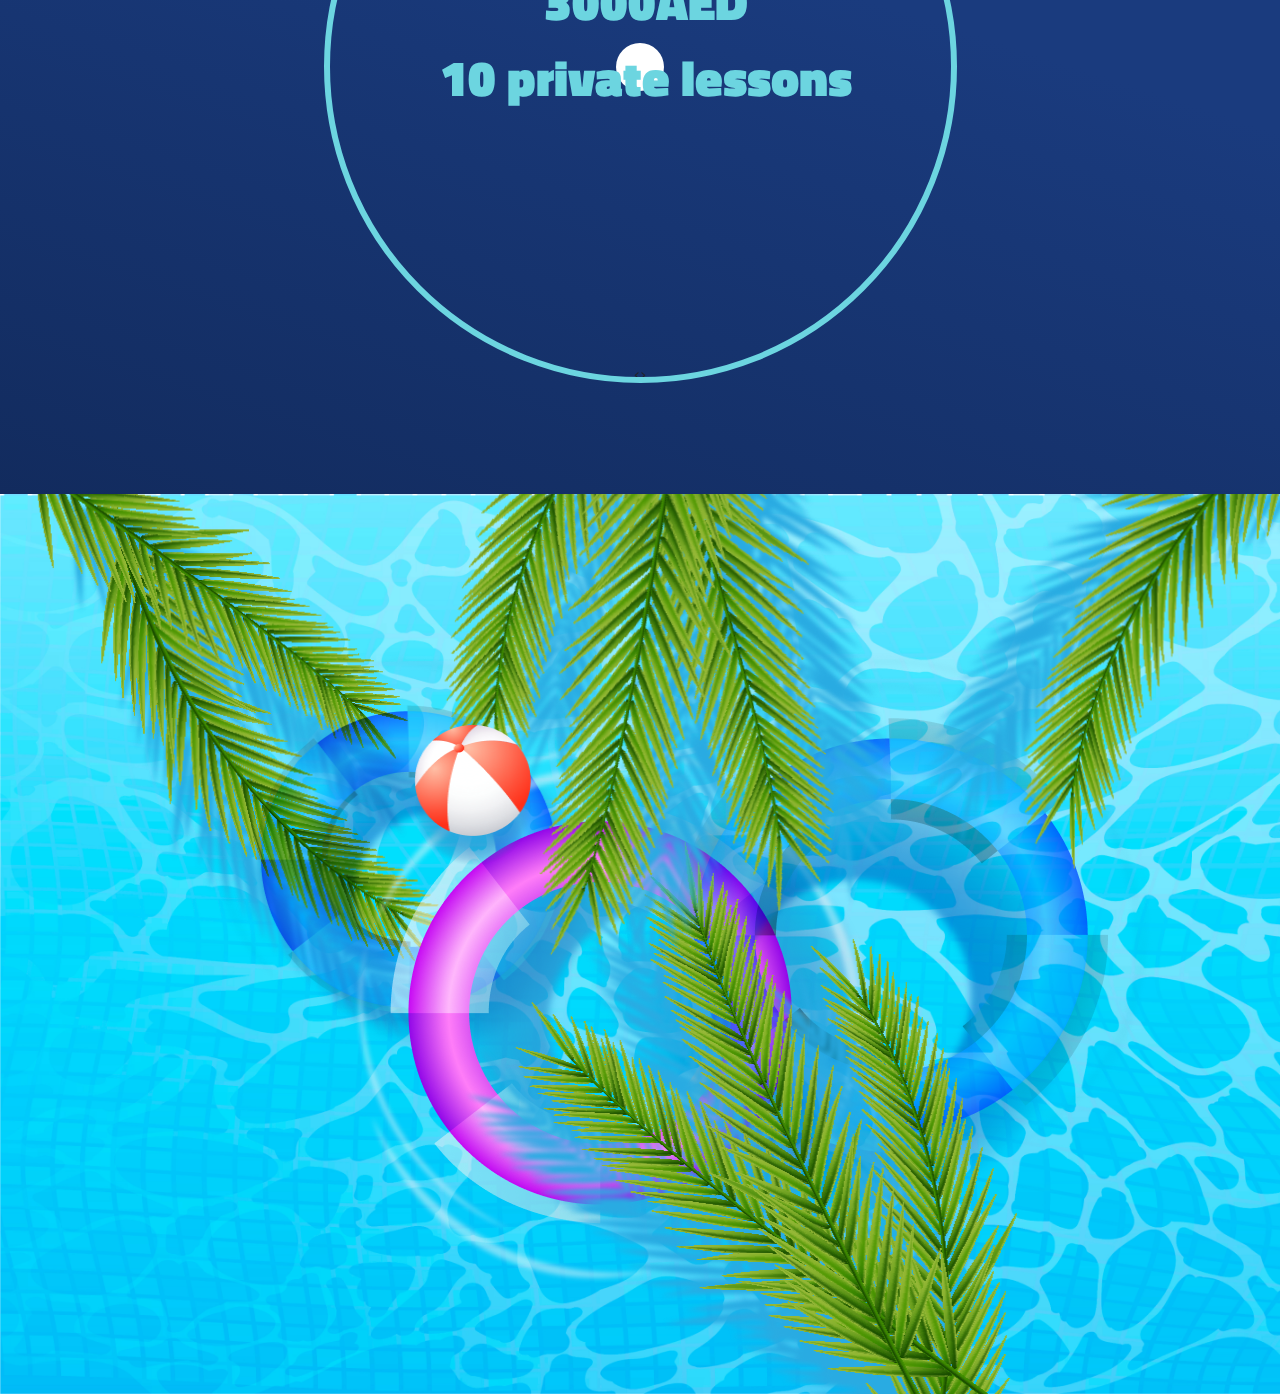
==== commit faece582: "fgfg" ====
--- a/index.html
+++ b/index.html
@@ -550,7 +550,8 @@
                                     <!--                        <div class="col-8">-->
                                     <div class="fBallTubeSet">
                                         <div class="fball">
-                                            <img src="images/footer/ball.png" alt="">
+                                            <img class="ballimg" src="images/footer/ball2.png" alt="">
+                                            <img class="ball_shadow" src="images/footer/ball_shadow.png" alt="img">
                                         </div>
                                         <div class="flefttubeone">
                                             <img src="images/footer/lefttube.png" alt="">
@@ -572,7 +573,7 @@
                                 </div>
                                 <div class="fBottemfooter">
                                     <div class="fBottemtree">
-                                        <img src="images/footer/topmiddleleaf.png" alt="">
+                                        <img src="images/footer/bottommiddleleaf.png" alt="">
                                     </div>
                                 </div>
                             </div>
--- a/css/system.css
+++ b/css/system.css
@@ -40,7 +40,9 @@
 10.71429%{transform:translate(0,0)}
 100%{transform:translate(0,0)}
 }
-.scroll_down { position: absolute; bottom: -100px; left: 50%; transform: translateX(-50%); z-index: 99; }
+.scroll_down { position: absolute; bottom: -100px; left: 45%; 
+    /* transform: translateX(-50%); */
+     z-index: 99; }
 .scroll_down a{position:relative;display:block;text-align:center;}
 .scroll_down a span { position: absolute; top: 63px; left: 50%; transform: translateX(-50%); text-align: center; font-style: normal; font-weight: 300; font-size: 13px; line-height: 22px; color: #fff; }
 .scroll_down a span svg { display: block; margin: 0 auto 2px; max-height: 12px; }
@@ -118,6 +120,28 @@
 .our_experties_main,#ourExpertise .main_container { height: 100%; }
 .main_container:hover:after { display: none; }
 
+.ballimg{position: absolute;z-index: 1;top: 0;left: 0;}
+.footer-active .ballimg{animation: footerball 2s linear 0.8s infinite forwards;}
+@keyframes footerball {
+    0%{transform: rotate(0deg);}
+   100%{transform: rotate(360deg);}
+}
+.ball_shadow {
+    margin-top: 30px;
+}
+#footer{position: relative;}
+.footerBtn button{transform-origin: center; transform: scale(0.8);padding: 7px 20px;}
+.ftreeOne,.ftreeThree,.ftreeTwo,.frighttubetwo,.flefttubeone,.fball,.fmiddletubetwo,.fBottemtree,.footerBtn,.footerBtn button{transition: 2s ease-in-out;}
+.footer-active .ftreeOne{width: 317px;}
+.footer-active .ftreeThree{right: -23.02%;top: -10.82%;width: 332px;}
+.footer-active .ftreeTwo{left: 0; width: 743px;}
+.footer-active .frighttubetwo{right: -34.53%;}
+.footer-active .flefttubeone{right: 431px;top: 102px;}
+.footer-active .fball{right: 300px;top: 38px;}
+.footer-active .fmiddletubetwo{left: 7.09%;top: 60.73%;}
+.footer-active .fBottemtree{bottom: -305px;}
+.footer-active .footerBtn{opacity: 1;}
+.footer-active .footerBtn button{opacity: 1;transform: scale(1);}
 
 @media (max-width:1700px){.hero_footer{height:38%;}
 .hero_sec_title_box img{max-width:500px;}
@@ -269,7 +293,7 @@
 .fmiddletubetwo{position:absolute;left:31.09%;right:38.48%;top:18.73%;bottom:3.01%;}
 .frighttubetwo{position:absolute;right:0;top:0;}
 .frighttubetwo img{mix-blend-mode:multiply;width:594px;height:625.68px;}
-.fBottemtree{position:absolute;bottom:-87px;rotate:150deg;right:1px;z-index:0;}
+.fBottemtree{position: absolute;bottom: -87px;right: 20%;z-index: 0;}
 .flefttubeone{position:relative;}
 .fBottemfooter{position:relative;}
 /* Footer Css Close */
@@ -328,7 +352,7 @@
 }
 .green_img{width:250px;position:relative;top:50%;left:50%;-ms-transform:translate(-50%,-50%);transform:translate(-50%,0%);text-align:center;}
 .green_img img{width:100%;height:100%;}
-.swimmers_img{height:100vh;width:100%;padding:6%;}
+.swimmers_img{width: 100%;}
 .mt-90{margin-top:80px !important;}
 .fs-65{font-size:50px;}
 .color-white{color:white;}
@@ -485,12 +509,19 @@
     position: fixed;
     top: 0;
 }
-div#aboutus:after {
+#aboutus:after { 
     background: linear-gradient(360deg, #476bc0 12.24%,#496dc200 101.36%);
     content: "";
     width: 100%;
     position: absolute;
     top: -125px;
+    height: 0;
+    opacity: 0; 
+    transition: 0.3s;
+}
+.sec-active #aboutus:after {
+    transition: 0.3s;
+    opacity: 1; 
     height: 130px;
 }
-.swimmers_img{height:72vh;}
+.swimmers_img { height: auto; object-fit: contain; padding: 0 6%; }
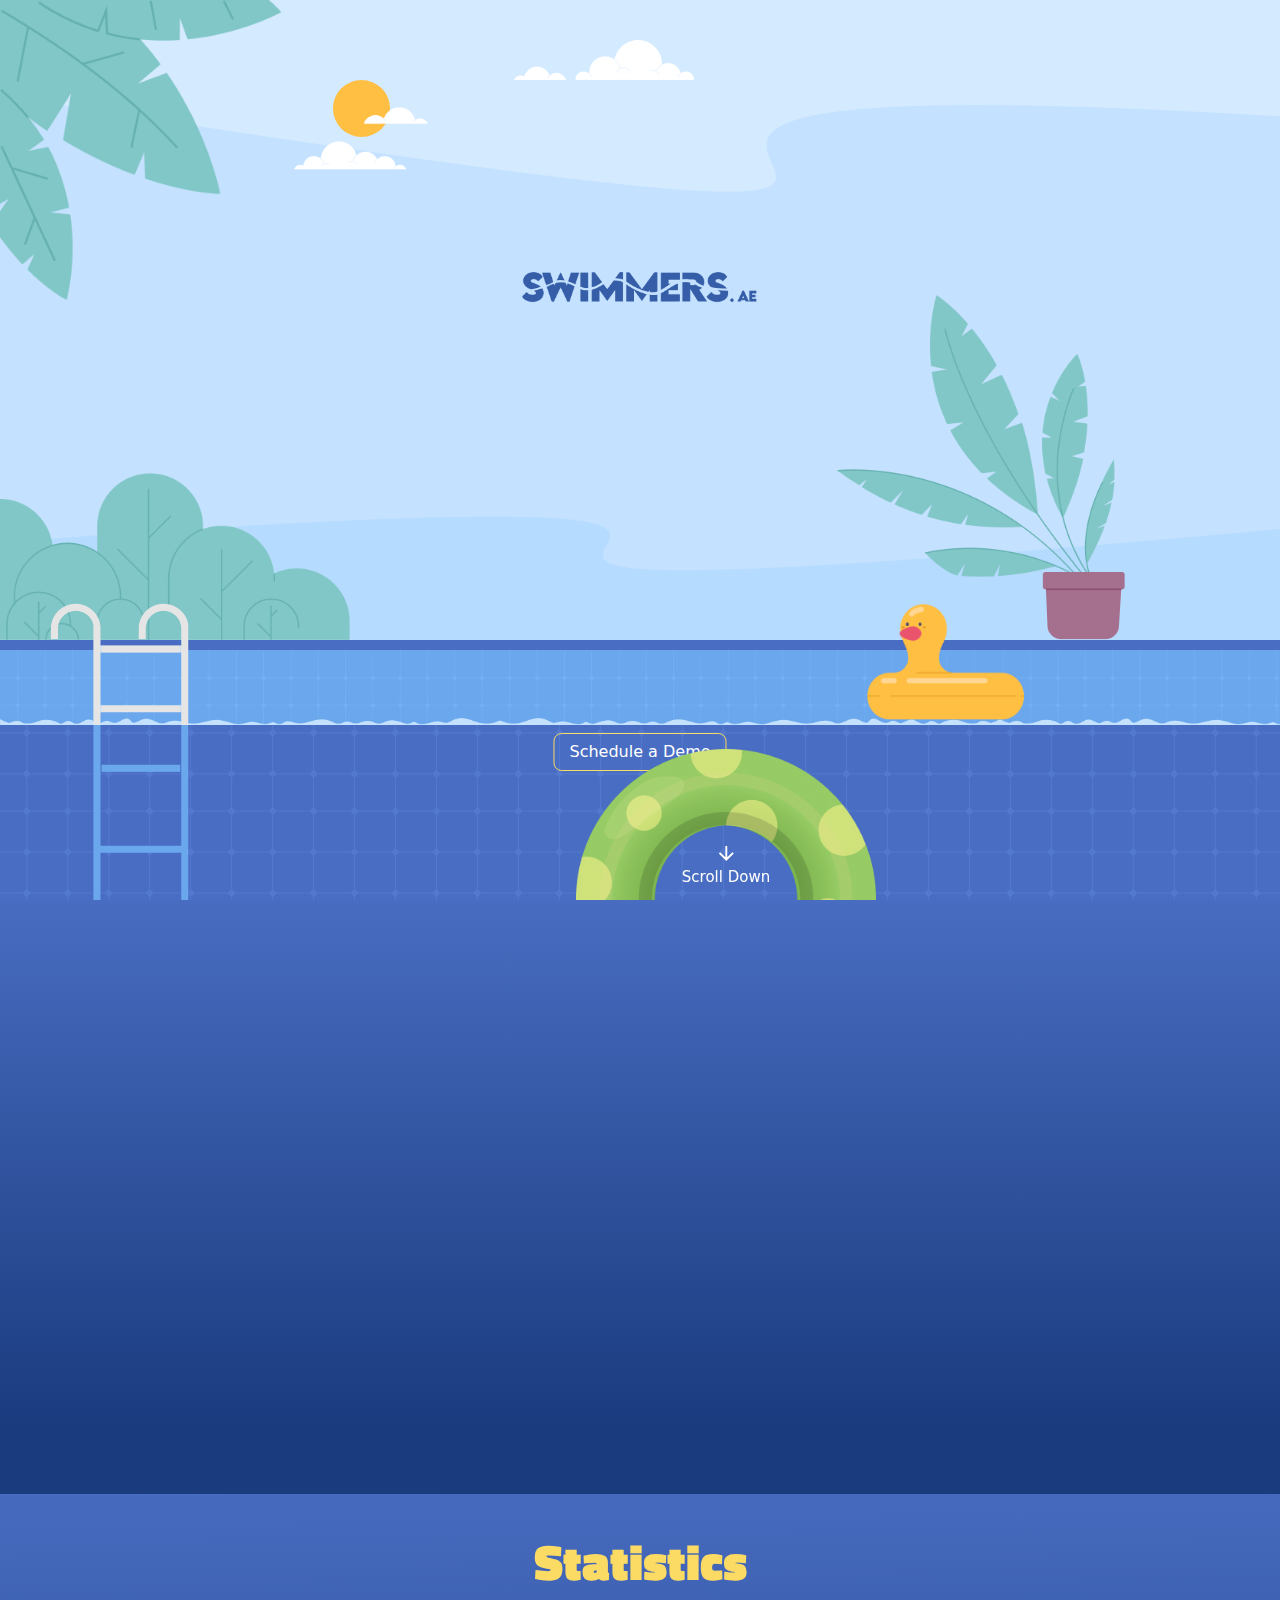
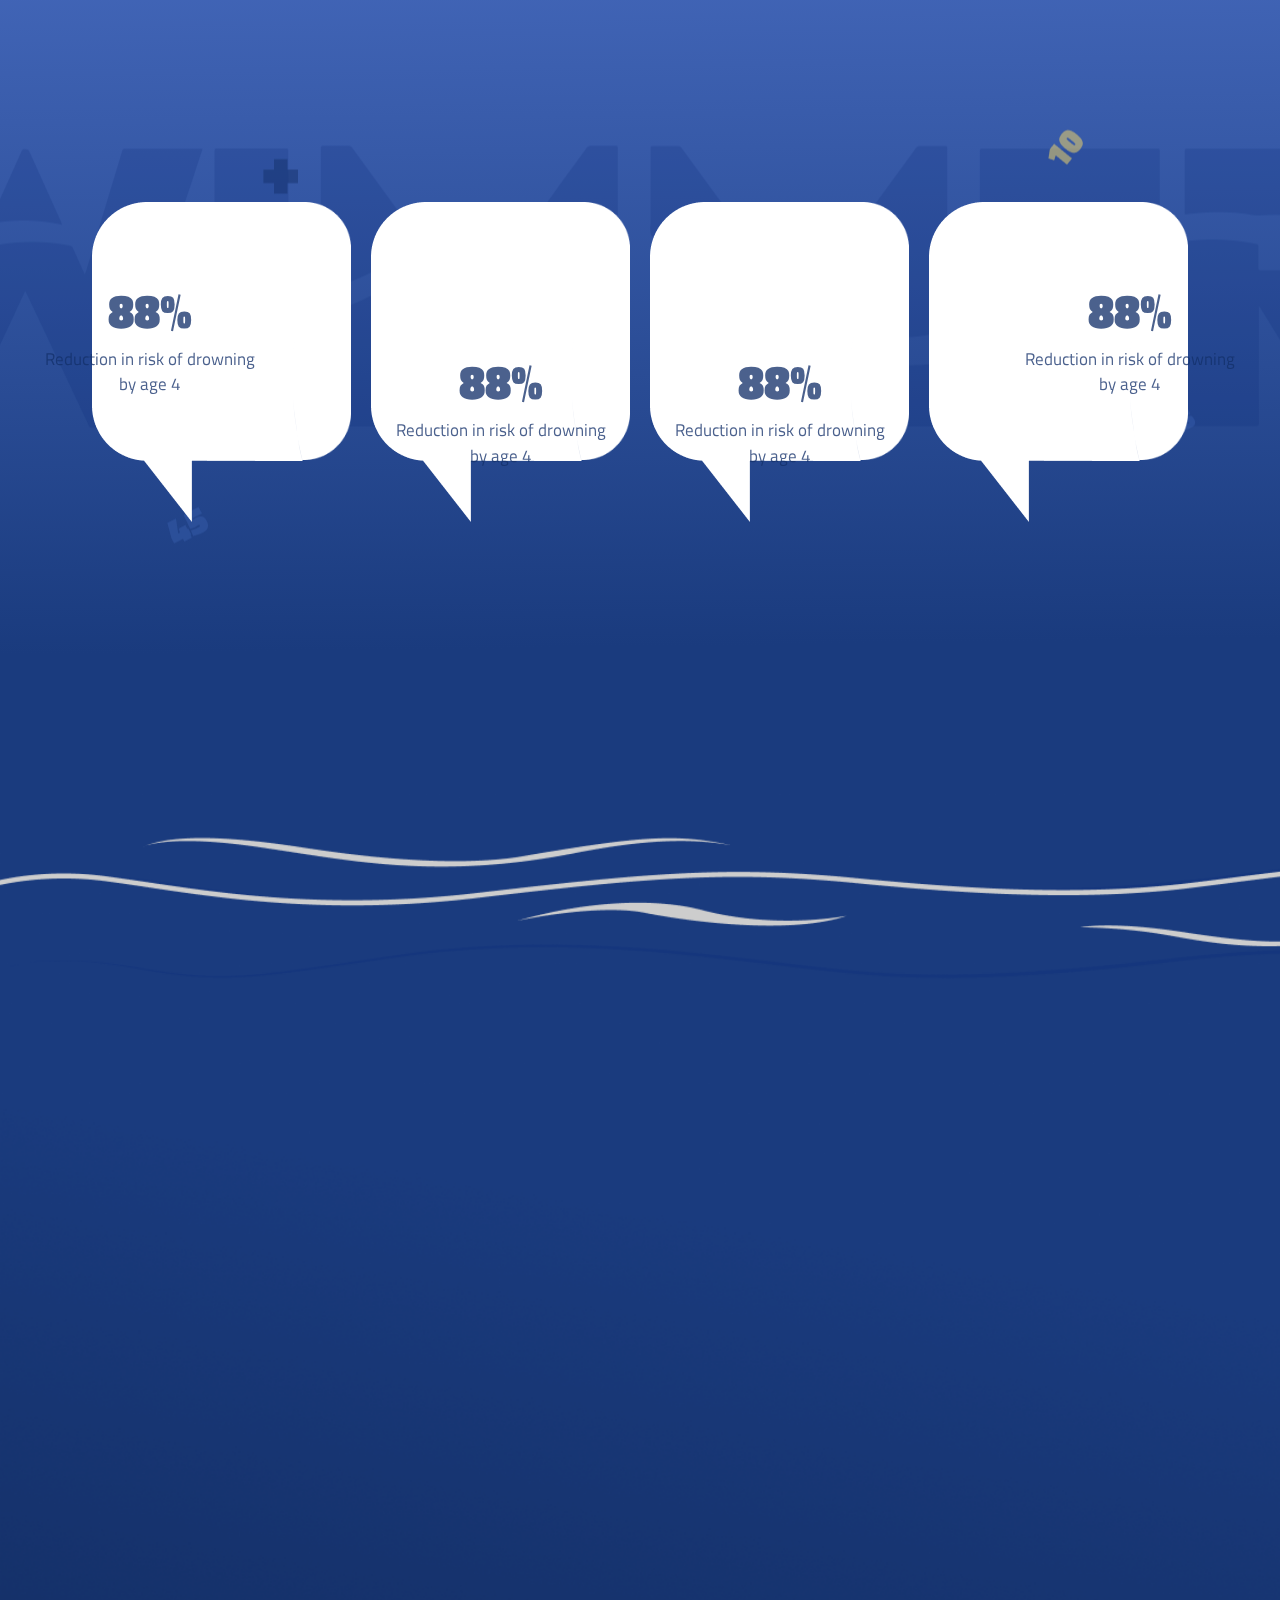
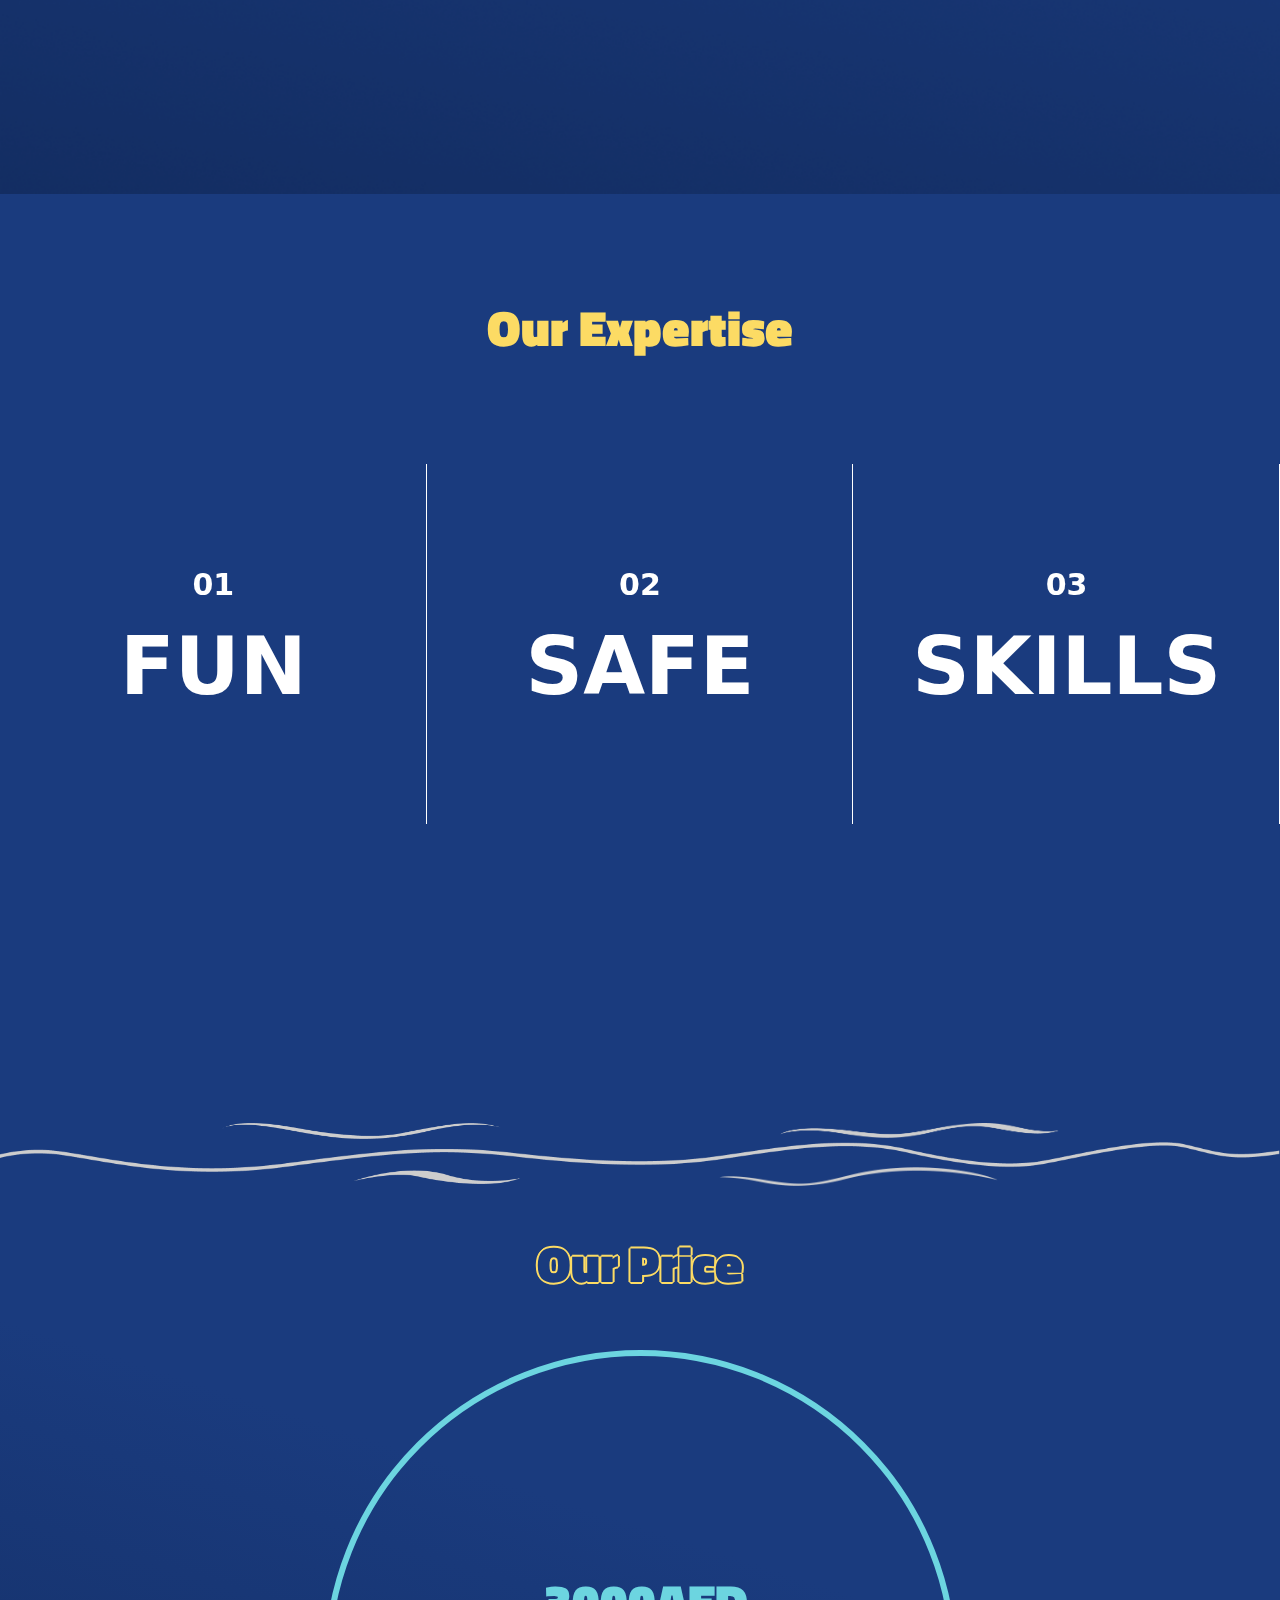
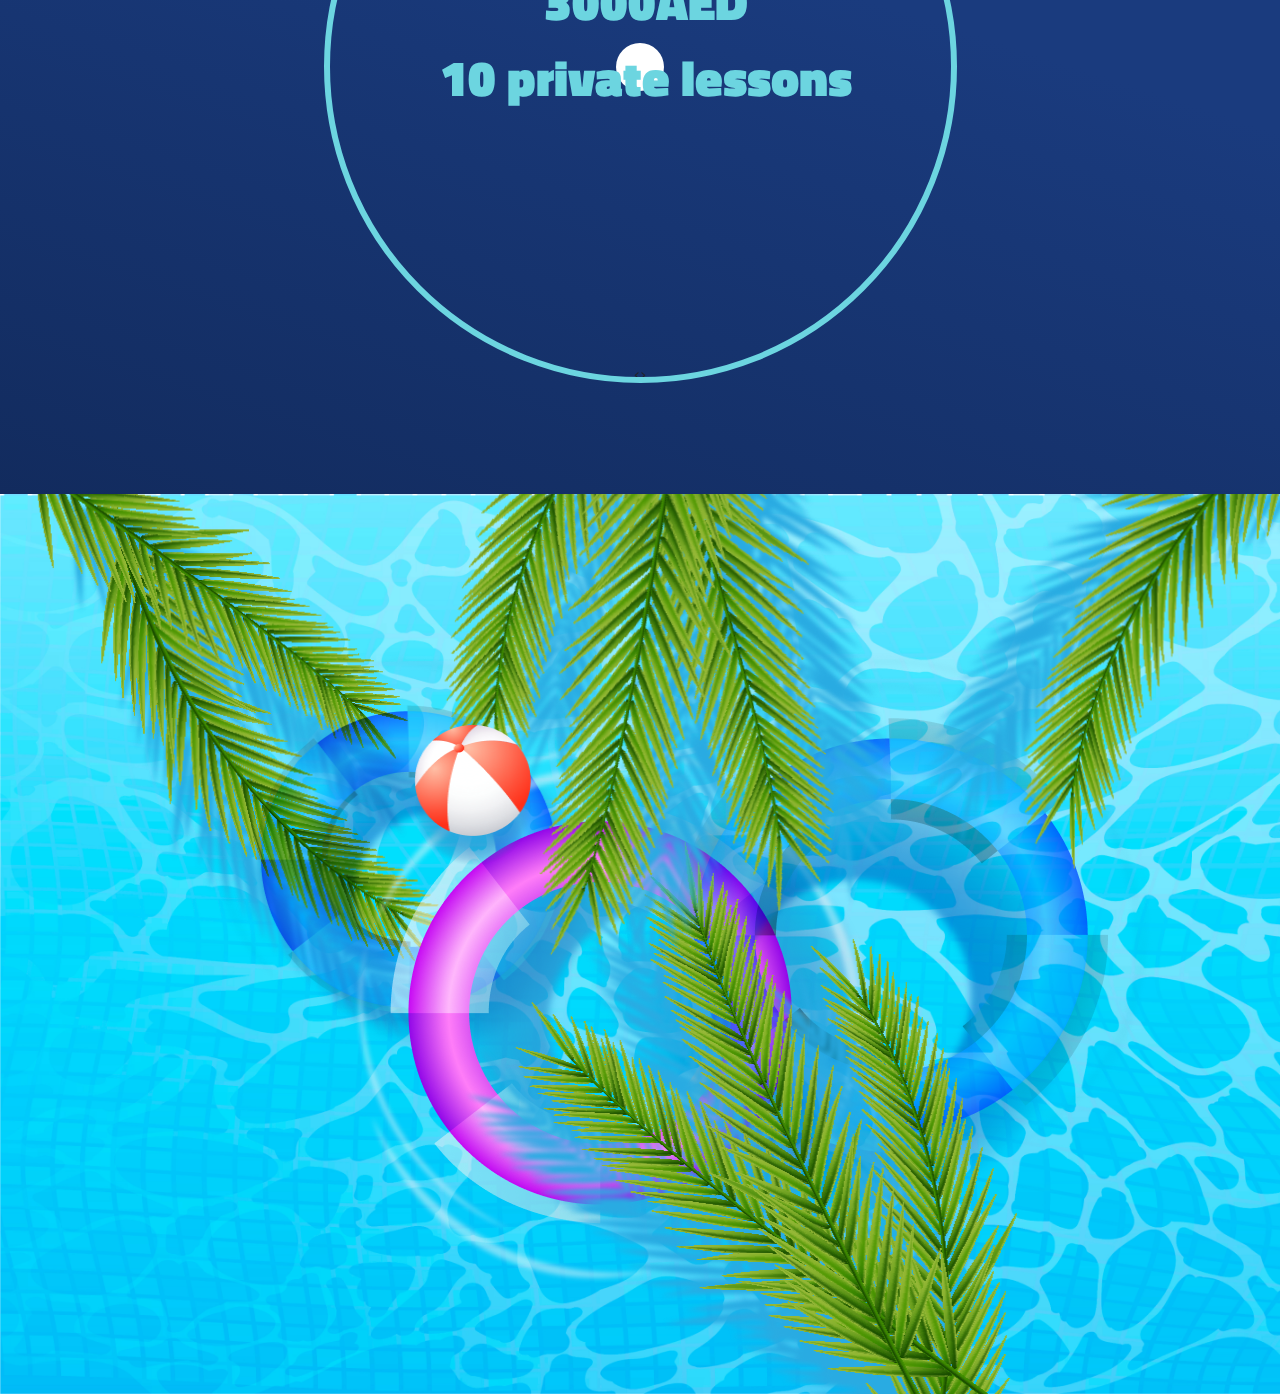
==== commit c80eb8f7: "sdggjh" ====
--- a/index.html
+++ b/index.html
@@ -595,8 +595,7 @@
         <script src="js/anime/anime.js?fgui7875"></script>
         <script src="js/custom.js?fgrt67rt"></script>
         <script src="js/system.js?67y5675"></script>
-        <script src="https://cdnjs.cloudflare.com/ajax/libs/gsap/3.3.4/gsap.min.js"></script>
-        <script src="https://cdnjs.cloudflare.com/ajax/libs/gsap/3.3.4/ScrollTrigger.min.js"></script>
+
 
         <!-- <script type="text/javascript" src='js/jquery.fullpage.min.js'></script>  -->
         <script type="text/javascript">
@@ -607,235 +606,7 @@
                 // }); 
 
 
-                gsap.registerPlugin(ScrollTrigger);
-                    let speed = 100;
-
-                    /*  SCENE 1 */
-                    let scene1 = gsap.timeline();
-                    ScrollTrigger.create({
-                        animation: scene1,
-                        trigger: ".scrollElement",
-                        start: "top top",
-                        end: "45% 100%",
-                        scrub: 3,
-                    });
-
-                    // hills animation 
-                    scene1.to("#h1-1", { y: 3 * speed, x: 1 * speed, scale: 0.9, ease: "power1.in" }, 0)
-                    scene1.to("#h1-2", { y: 2.6 * speed, x: -0.6 * speed, ease: "power1.in" }, 0)
-                    scene1.to("#h1-3", { y: 1.7 * speed, x: 1.2 * speed }, 0.03)
-                    scene1.to("#h1-4", { y: 3 * speed, x: 1 * speed }, 0.03)
-                    scene1.to("#h1-5", { y: 2 * speed, x: 1 * speed }, 0.03)
-                    scene1.to("#h1-6", { y: 2.3 * speed, x: -2.5 * speed }, 0)
-                    scene1.to("#h1-7", { y: 5 * speed, x: 1.6 * speed }, 0)
-                    scene1.to("#h1-8", { y: 3.5 * speed, x: 0.2 * speed }, 0)
-                    scene1.to("#h1-9", { y: 3.5 * speed, x: -0.2 * speed }, 0)
-
-                    //animate text
-                    scene1.to("#info", { y: 8 * speed }, 0)
-
-
-
-                    /*   Bird   */
-                    gsap.fromTo("#bird", { opacity: 1 }, {
-                        y: -250,
-                        x: 800,
-                        ease: "power2.out",
-                        scrollTrigger: {
-                            trigger: ".scrollElement",
-                            start: "15% top",
-                            end: "60% 100%",
-                            scrub: 4,
-                            onEnter: function() { gsap.to("#bird", { scaleX: 1, rotation: 0 }) },
-                            onLeave: function() { gsap.to("#bird", { scaleX: -1, rotation: -15 }) },
-                        }
-                    })
-
-
-                    /* Clouds  */
-                    let clouds = gsap.timeline();
-                    ScrollTrigger.create({
-                        animation: clouds,
-                        trigger: ".scrollElement",
-                        start: "top top",
-                        end: "70% 100%",
-                        scrub: 1,
-                    });
-
-                    clouds.to("#cloud1", { x: 500 }, 0)
-                    clouds.to("#cloud2", { x: 1000 }, 0)
-                    clouds.to("#cloud3", { x: -1000 }, 0)
-                    clouds.to("#cloud4", { x: -700, y: 25 }, 0)
-
-
-
-                    /* Sun motion Animation  */
-                    let sun = gsap.timeline();
-                    ScrollTrigger.create({
-                        animation: sun,
-                        trigger: "#sun_img",
-                        start: "top top",
-                        end: "2200 100%",
-                        scrub: 1,
-                    });
-
-                    //sun motion 
-                    sun.to("#bg_grad", { attr: { cy: "330" } }, 0.00)
-
-                    //bg change
-                    sun.to("#sun", { attr: { offset: "0.15" } }, 0.00)
-                    sun.to("#bg_grad stop:nth-child(2)", { attr: { offset: "0.15" } }, 0.00)
-                    sun.to("#bg_grad stop:nth-child(3)", { attr: { offset: "0.18" } }, 0.00)
-                    sun.to("#bg_grad stop:nth-child(4)", { attr: { offset: "0.25" } }, 0.00)
-                    sun.to("#bg_grad stop:nth-child(5)", { attr: { offset: "0.46" } }, 0.00)
-                    sun.to("#bg_grad stop:nth-child(6)", { attr: { "stop-color": "#FF9171" } }, 0)
-
-
-
-                    /*   SCENE 2  */
-                    let scene2 = gsap.timeline();
-                    ScrollTrigger.create({
-                        animation: scene2,
-                        trigger: ".scrollElement",
-                        start: "15% top",
-                        end: "40% 100%",
-                        scrub: 4,
-                    });
-
-                    scene2.fromTo("#h2-1", { y: 500, opacity: 0 }, { y: 0, opacity: 1 }, 0)
-                    scene2.fromTo("#h2-2", { y: 500 }, { y: 0 }, 0.1)
-                    scene2.fromTo("#h2-3", { y: 700 }, { y: 0 }, 0.1)
-                    scene2.fromTo("#h2-4", { y: 700 }, { y: 0 }, 0.2)
-                    scene2.fromTo("#h2-5", { y: 800 }, { y: 0 }, 0.3)
-                    scene2.fromTo("#h2-6", { y: 900 }, { y: 0 }, 0.3)
-
-
-
-                    /* Bats */
-                    gsap.fromTo("#bats", { opacity: 1, y: 400, scale: 0 }, {
-                        y: 120,
-                        scale: 0.8,
-                        transformOrigin: "50% 50%",
-                        ease: "power3.out",
-                        scrollTrigger: {
-                            trigger: ".scrollElement",
-                            start: "40% top",
-                            end: "70% 100%",
-                            scrub: 3,
-                            onEnter: function() {
-                                gsap.utils.toArray("#bats path").forEach((item, i) => {
-                                    gsap.to(item, { scaleX: 0.5, yoyo: true, repeat: 11, duration: 0.15, delay: 0.7 + (i / 10), transformOrigin: "50% 50%" })
-                                });
-                                gsap.set("#bats", { opacity: 1 })
-                            },
-                            onLeave: function() { gsap.to("#bats", { opacity: 0, delay: 2 }) },
-                        }
-                    })
-
-
-                    /* Sun increase */
-                    let sun2 = gsap.timeline();
-                    ScrollTrigger.create({
-                        animation: sun2,
-                        trigger: ".scrollElement",
-                        start: "2200 top",
-                        end: "5000 100%",
-                        scrub: 1,
-                    });
-
-                    sun2.to("#sun", { attr: { offset: "0.6" } }, 0)
-                    sun2.to("#bg_grad stop:nth-child(2)", { attr: { offset: "0.7" } }, 0)
-                    sun2.to("#sun", { attr: { "stop-color": "#ffff00" } }, 0)
-                    sun2.to("#lg4 stop:nth-child(1)", { attr: { "stop-color": "#623951" } }, 0)
-                    sun2.to("#lg4 stop:nth-child(2)", { attr: { "stop-color": "#261F36" } }, 0)
-                    sun2.to("#bg_grad stop:nth-child(6)", { attr: { "stop-color": "#45224A" } }, 0)
-
-
-
-                    /* Transition (from Scene2 to Scene3) */
-                    gsap.set("#scene3", { y: 580, visibility: "visible" })
-                    let sceneTransition = gsap.timeline();
-                    ScrollTrigger.create({
-                        animation: sceneTransition,
-                        trigger: ".scrollElement",
-                        start: "70% top",
-                        end: "bottom 100%",
-                        scrub: 3,
-                    });
-
-                    sceneTransition.to("#h2-1", { y: -680, scale: 1.5, transformOrigin: "50% 50%" }, 0)
-                    sceneTransition.to("#bg_grad", { attr: { cy: "-80" } }, 0.00)
-                    sceneTransition.to("#bg2", { y: 0 }, 0)
-
-
-
-                    /* Scene 3 */
-                    let scene3 = gsap.timeline();
-                    ScrollTrigger.create({
-                        animation: scene3,
-                        trigger: ".scrollElement",
-                        start: "80% 50%",
-                        end: "bottom 100%",
-                        scrub: 3,
-                    });
-
-                    //Hills motion
-                    scene3.fromTo("#h3-1", { y: 300 }, { y: -550 }, 0)
-                    scene3.fromTo("#h3-2", { y: 800 }, { y: -550 }, 0.03)
-                    scene3.fromTo("#h3-3", { y: 600 }, { y: -550 }, 0.06)
-                    scene3.fromTo("#h3-4", { y: 800 }, { y: -550 }, 0.09)
-                    scene3.fromTo("#h3-5", { y: 1000 }, { y: -550 }, 0.12)
-
-                    //stars
-                    scene3.fromTo("#stars", { opacity: 0 }, { opacity: 0.5, y: -500 }, 0)
-
-                    // Scroll Back text
-                    scene3.fromTo("#arrow2", { opacity: 0 }, { opacity: 0.7, y: -710 }, 0.25)
-                    scene3.fromTo("#text2", { opacity: 0 }, { opacity: 0.7, y: -710 }, 0.3)
-
-                    //gradient value change
-                    scene3.to("#bg2-grad", { attr: { cy: 600 } }, 0)
-                    scene3.to("#bg2-grad", { attr: { r: 500 } }, 0)
-
-
-                    /*   falling star   */
-                    gsap.to("#fstar", {
-                        x: -700,
-                        y: -250,
-                        ease: "power4.out",
-                        scrollTrigger: {
-                            trigger: ".scrollElement",
-                            start: "4000 top",
-                            end: "6000 100%",
-                            scrub: 5,
-                            onEnter: function() { gsap.set("#fstar", { opacity: 1 }) },
-                            onLeave: function() { gsap.set("#fstar", { opacity: 0 }) },
-                        }
-                    })
-
-
-                    //reset scrollbar position after refresh
-                    window.onbeforeunload = function() {
-                        window.scrollTo(0, 0);
-                    }
-
-
-                let fullscreen;
-                let fsEnter = document.getElementById('fullscr');
-                fsEnter.addEventListener('click', function (e) {
-                    e.preventDefault();
-                    if (!fullscreen) {
-                        fullscreen = true;
-                        document.documentElement.requestFullscreen();
-                        fsEnter.innerHTML = "Exit Fullscreen";
-                    }
-                    else {
-                        fullscreen = false;
-                        document.exitFullscreen();
-                        fsEnter.innerHTML = "Go Fullscreen";
-                    }
-                });
-
+              
 
 
                 $(document).ready(function() {
--- a/css/system.css
+++ b/css/system.css
@@ -514,7 +514,7 @@
     content: "";
     width: 100%;
     position: absolute;
-    top: -125px;
+    bottom: 100%;
     height: 0;
     opacity: 0; 
     transition: 0.3s;
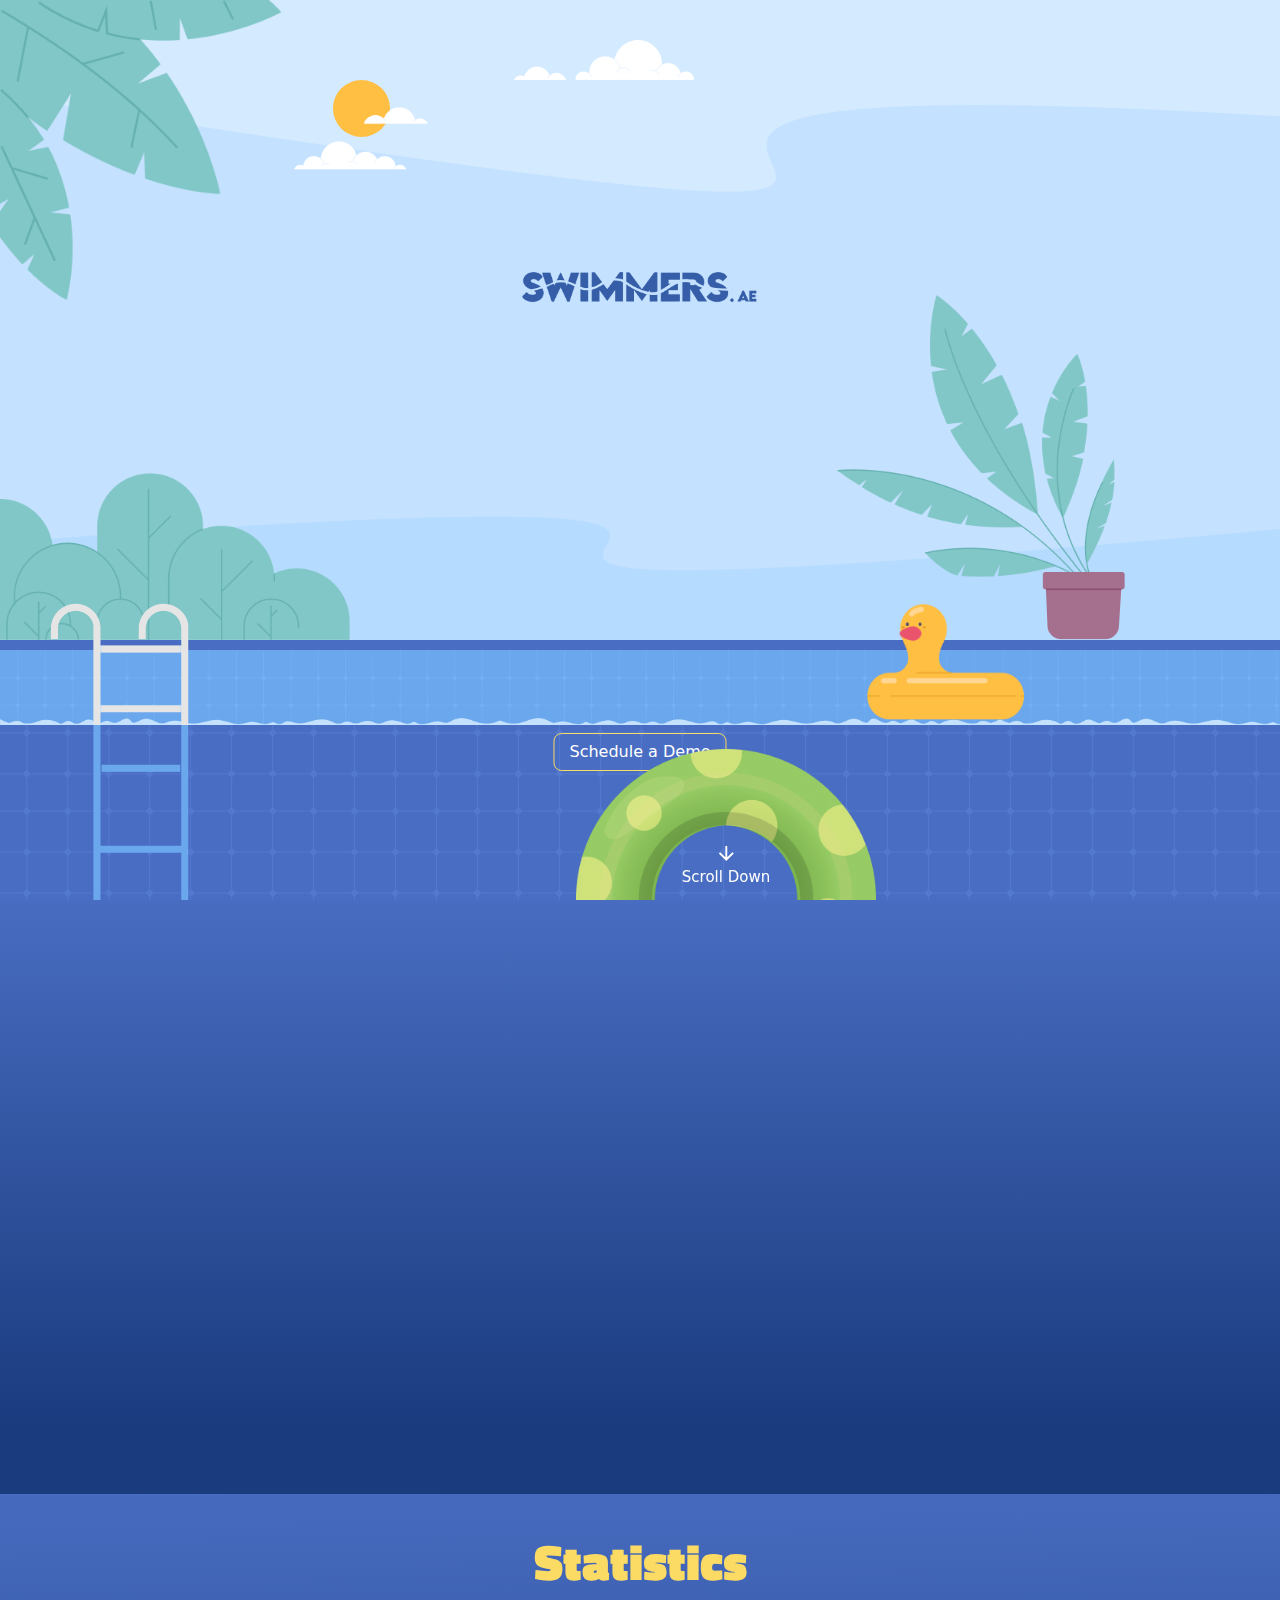
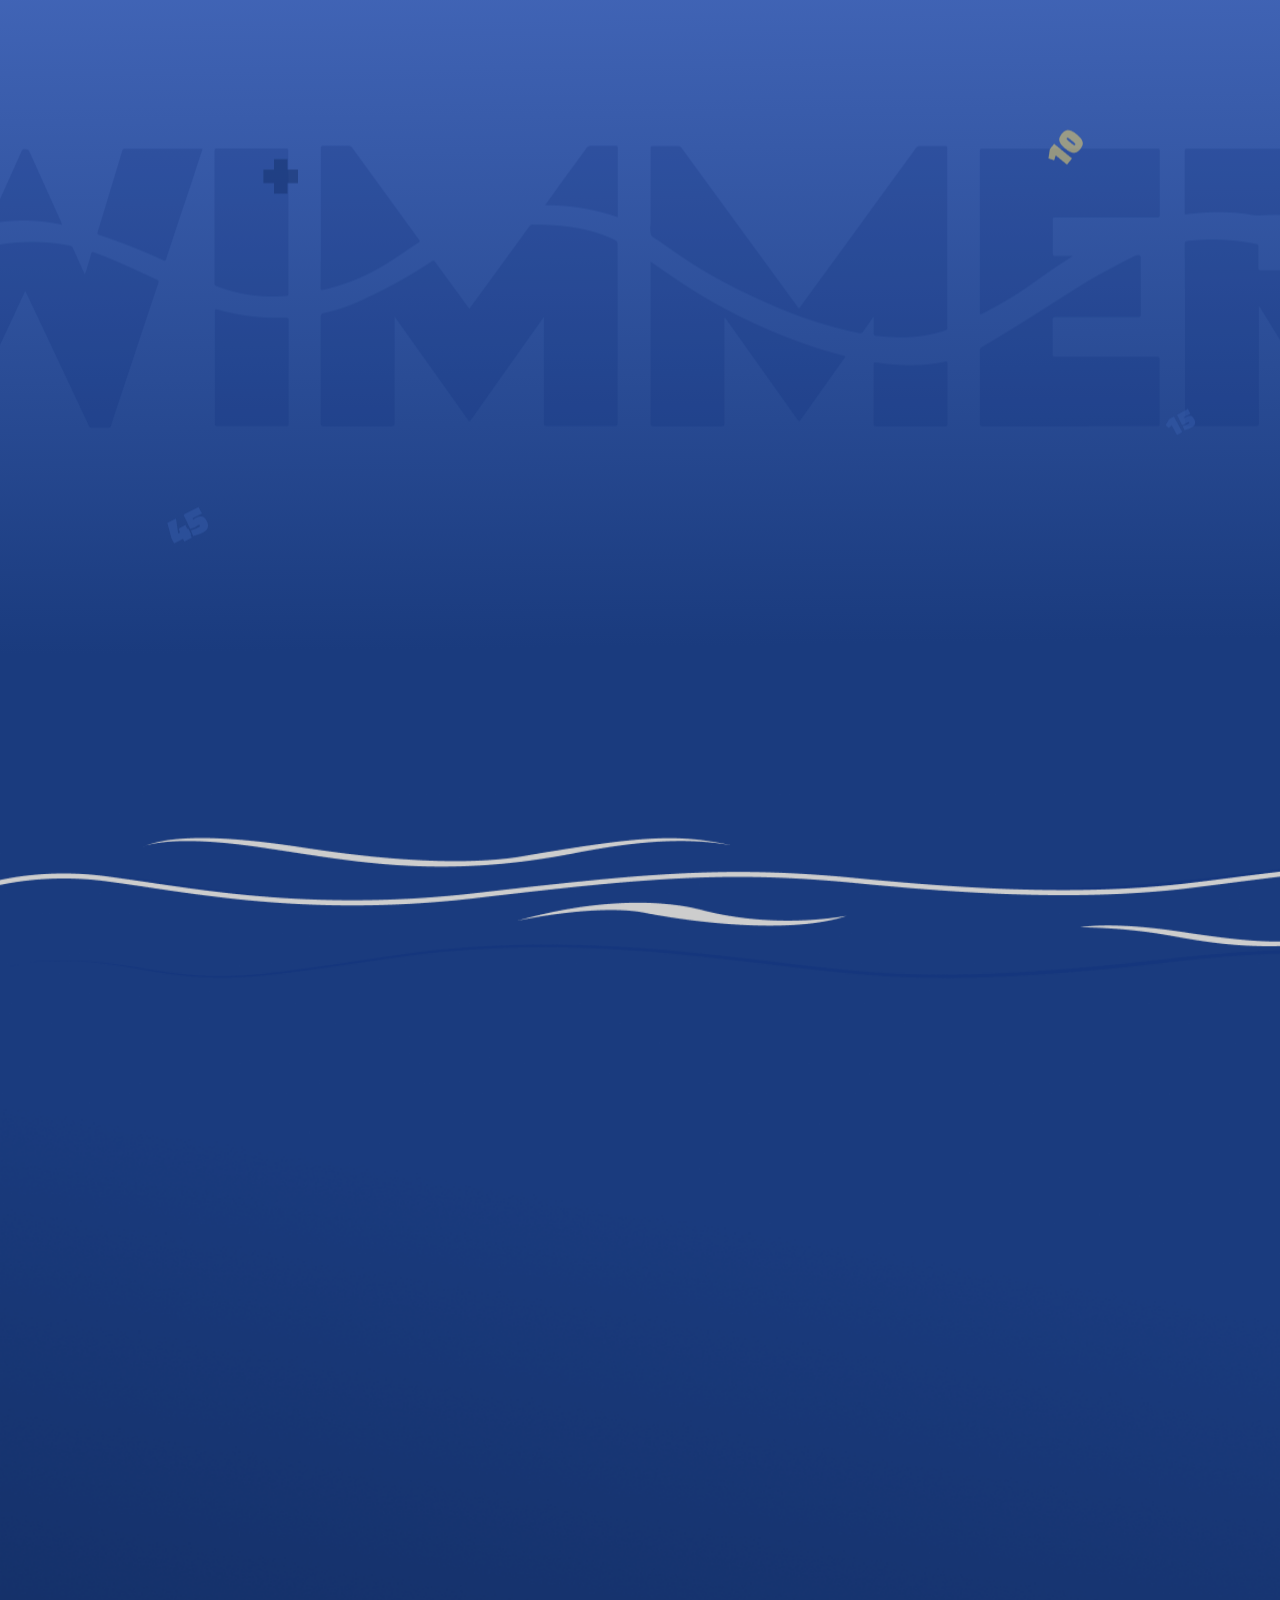
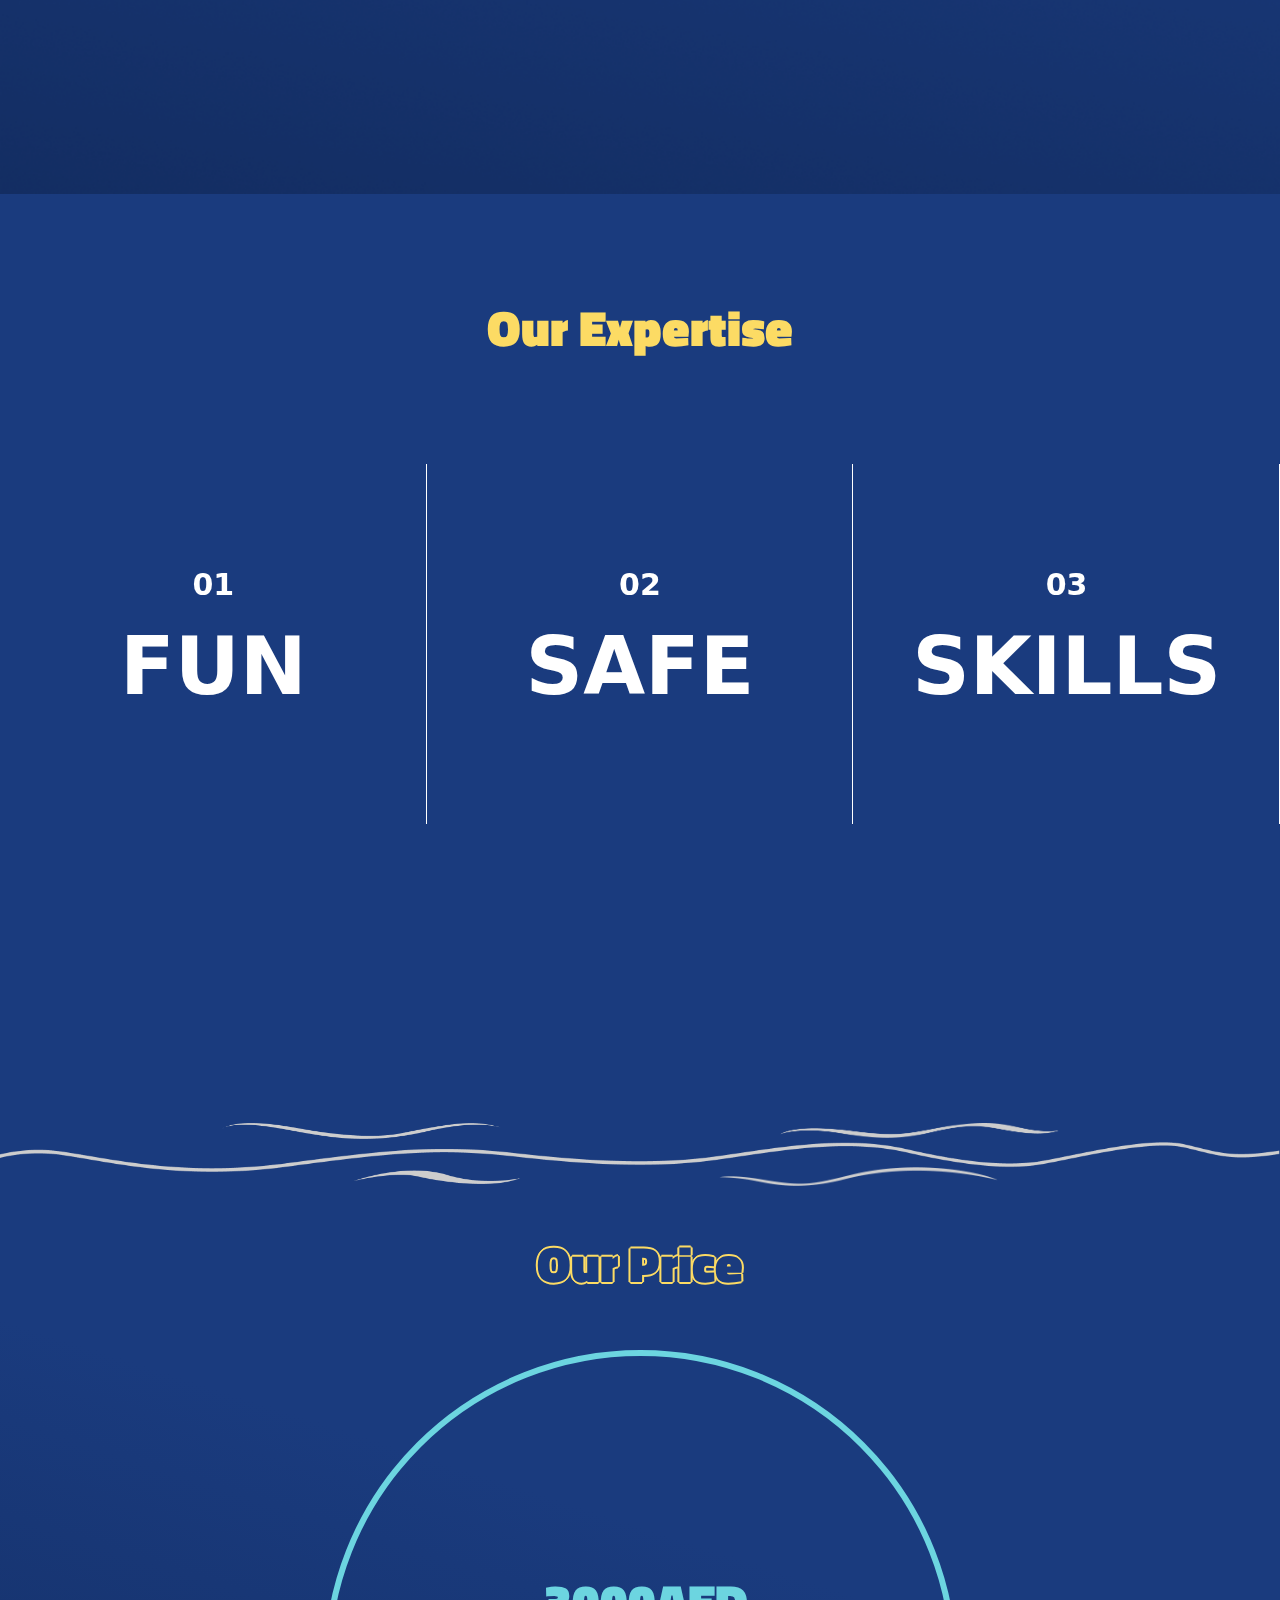
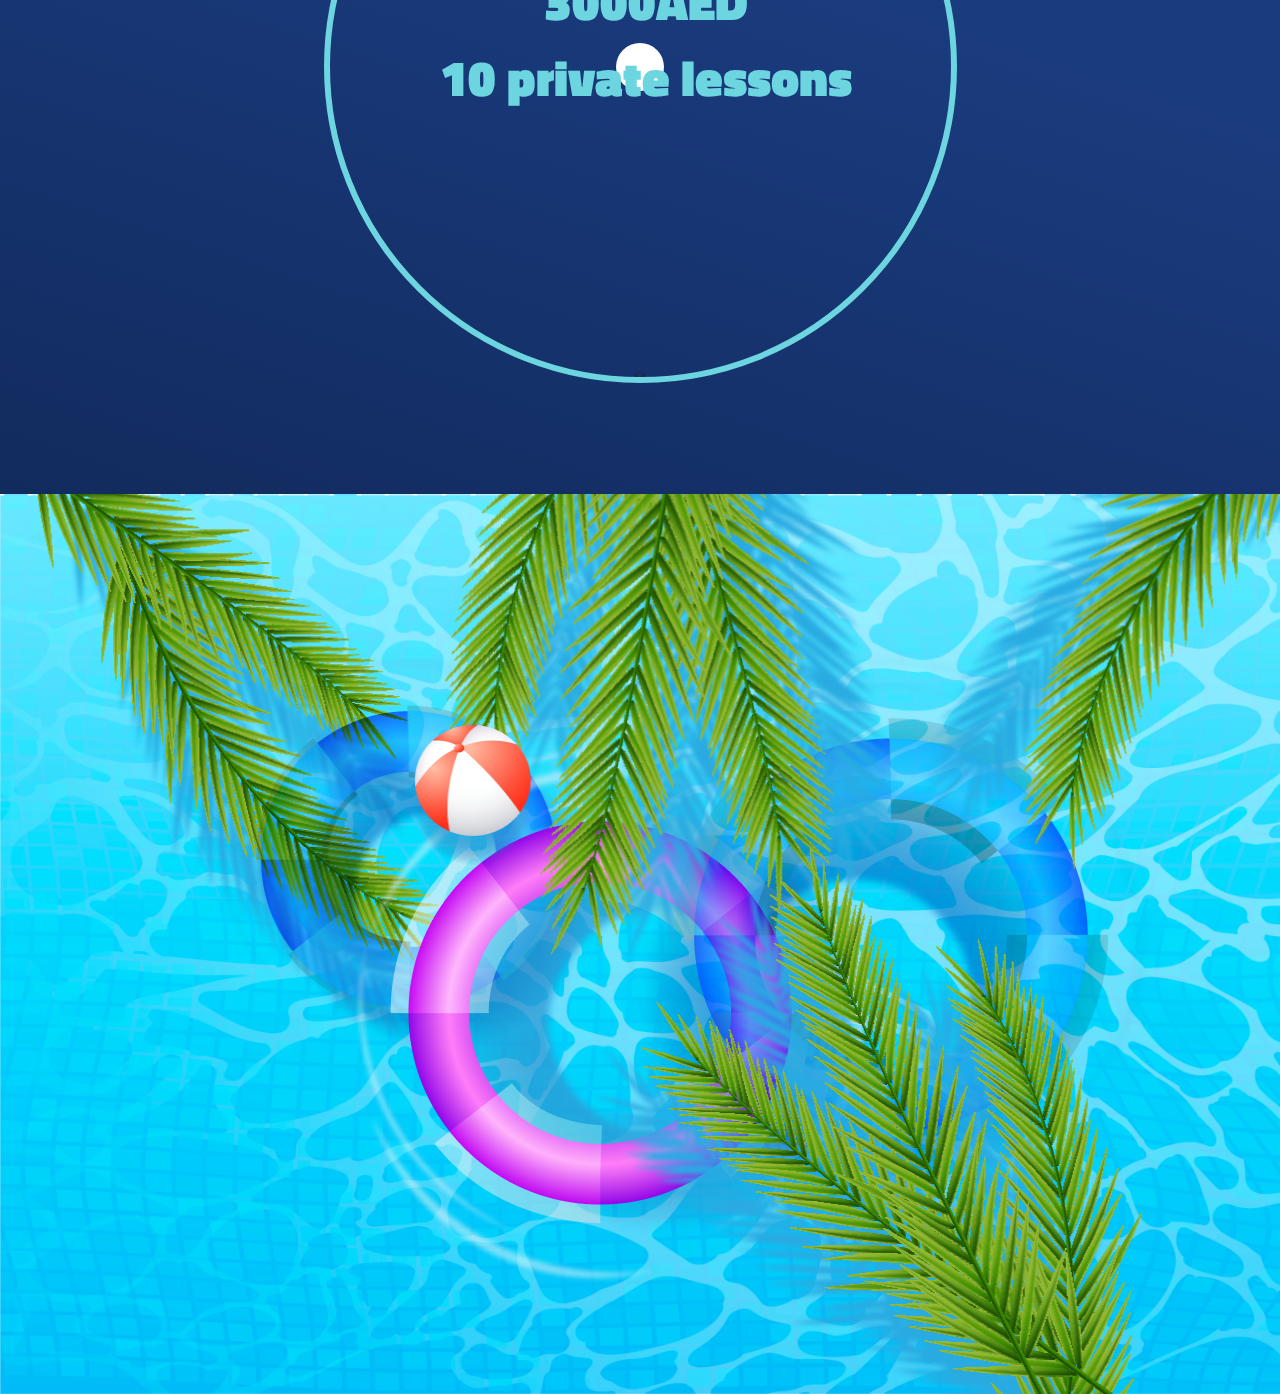
==== commit a5e6f0d3: "css added" ====
--- a/index.html
+++ b/index.html
@@ -10,7 +10,7 @@
         <link rel="stylesheet" href="css/carousel/owl.carousel.css">
         <link rel="stylesheet" href="css/carousel/owl.carousel.min.css">
          <link rel="stylesheet" href="https://cdnjs.cloudflare.com/ajax/libs/animate.css/3.2.3/animate.min.css">
-        <link rel="stylesheet" href="css/system.css?d4e54e45e">
+        <link rel="stylesheet" href="css/system.css?j7y7h7h">
     </head> 
 
     <body> 
@@ -592,9 +592,9 @@
         <script src="js/carousel/owl.carousel.js"></script>
         <script src="js/carousel/owl.carousel.min.js"></script>
         <script src="js/anime/anime.min.js"></script>
-        <script src="js/anime/anime.js?fgui7875"></script>
-        <script src="js/custom.js?fgrt67rt"></script>
-        <script src="js/system.js?67y5675"></script>
+        <script src="js/anime/anime.js?64t65tr"></script>
+        <script src="js/custom.js?ryrhrtr"></script>
+        <script src="js/system.js?f7hryfy"></script>
 
 
         <!-- <script type="text/javascript" src='js/jquery.fullpage.min.js'></script>  -->
--- a/css/system.css
+++ b/css/system.css
@@ -260,7 +260,7 @@
 100%{transform:rotate(0deg) translate(-315px) rotate(-360deg);}
 }
 .priceBtn{font-family:'Proxima Nova',sans-serif;font-style:normal;font-weight:700;font-size:20px;line-height:43px;color:#6CD5E0;background:transparent;border-radius:30px;padding:0px 36px;border:1px solid #6CD5E0;position:absolute;top:1107px;}
-#ourPrice{background:linear-gradient(197.93deg,#1A3B7E 45.16%,#091939 162.69%);height:100vh;overflow:hidden;cursor:pointer;}
+#ourPrice{background:linear-gradient(197.93deg,#1A3B7E 45.16%,#091939 162.69%);height:auto;overflow:hidden;cursor:pointer;padding-bottom: 50px;}
 .headerTitle{font-family:'Titillium Web',sans-serif;font-style:normal;font-weight:900;font-size:75px;line-height:114px;text-shadow:2px 0 #fcdb64,-2px 0 #fcdb64,0 2px #fcdb64,0 -2px #fcdb64,1px 1px #fcdb64,-1px -1px #fcdb64,1px -1px #fcdb64,-1px 1px #fcdb64;color:#1a3b7e;text-align:center;}
 .wavelong{position:absolute;left:0;right:0;}
 .cusWaveimgfive{width:15%;}
@@ -306,8 +306,7 @@
 /* width:100%;*/
 /*}
 */
-.why_us_section{/* position:relative;*/
- overflow:hidden;width:100%;height:100vh;}
+.why_us_section{overflow:hidden;width:100%;height: 1050px;}
 .main_image{background-image:url("../images/whyuse/flow4_image.png");position:relative;width:100%;background-repeat:no-repeat;background-size:cover;padding:100px 0;}
 .why_us_section .why_us_text p{font-size:18px;text-align:center;color:#fff;margin:auto 25%;}
 .why_us_section .why_us_text{opacity:0;}
@@ -452,6 +451,8 @@
 .text_details_hover{font-size:26px;line-height:32px;}
 #ourExpertise .main_container{height:900px;}
 .small_text_details_hover{top:71%;}
+.fBottemtree{right: 10%}
+.footer-active .fBottemtree{bottom: -200px;}
 }
 @media screen and (max-width:1920px) and (max-height:810px){.why_us_section{height:1000px;}
 #ourExpertise{height:900px;}
@@ -525,3 +526,11 @@
     height: 130px;
 }
 .swimmers_img { height: auto; object-fit: contain; padding: 0 6%; }
+
+.section_class.statistics.sec-active .line-stats {
+    opacity: 1;
+}
+
+.section_class.statistics .line-stats {
+    opacity: 0;
+}
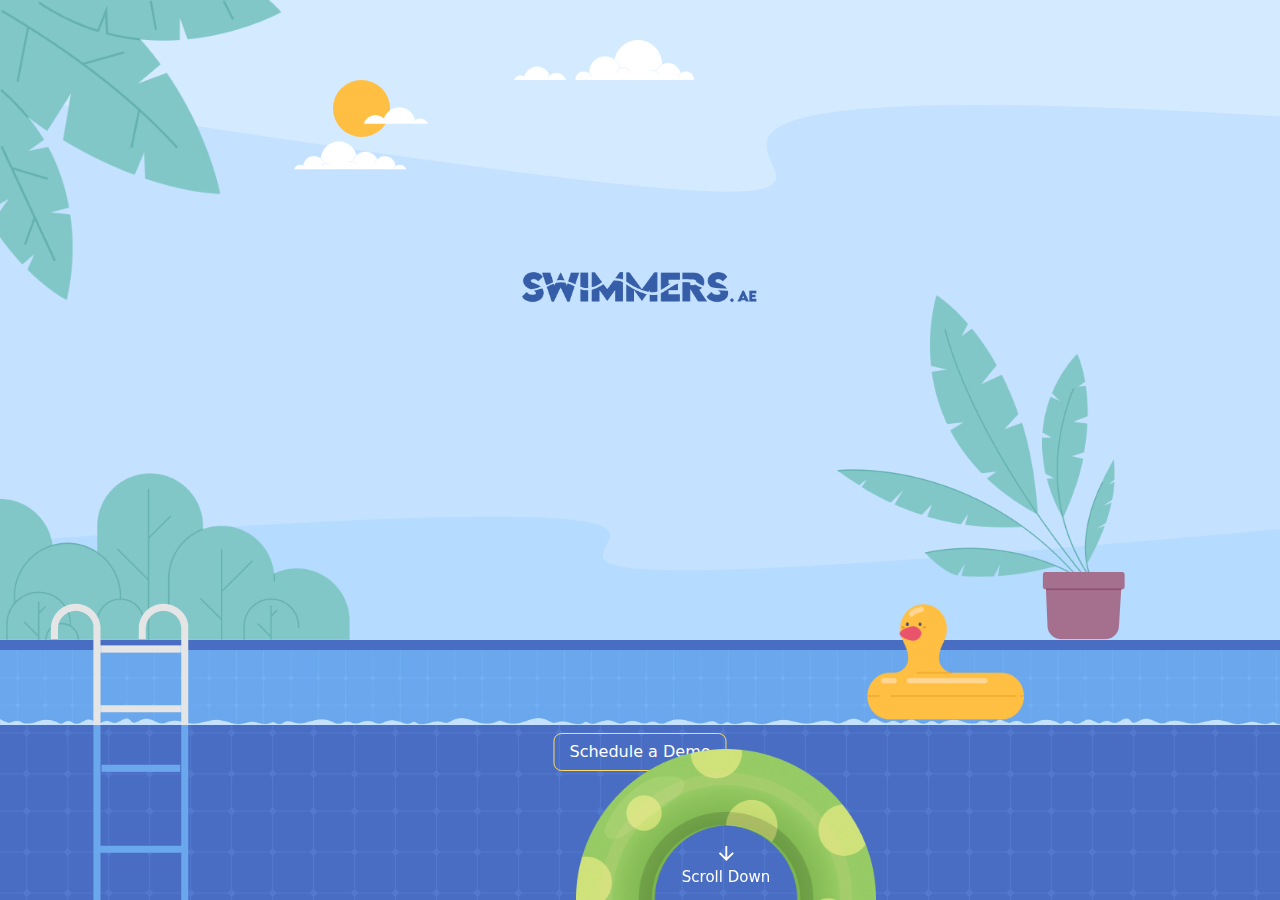
==== commit d4852afd: "new effect" ====
--- a/index.html
+++ b/index.html
@@ -1,632 +1,1042 @@
 <!DOCTYPE html>
 <html lang="en">
-
-    <head>
-        <meta charset="UTF-8">
-        <title>Index</title>
-        <!-- Bootstrap Css -->
-        <link rel="stylesheet" href="css/bootstrap/bootstrap.min.css">
-        <!-- Carousel Css -->
-        <link rel="stylesheet" href="css/carousel/owl.carousel.css">
-        <link rel="stylesheet" href="css/carousel/owl.carousel.min.css">
-         <link rel="stylesheet" href="https://cdnjs.cloudflare.com/ajax/libs/animate.css/3.2.3/animate.min.css">
-        <link rel="stylesheet" href="css/system.css?j7y7h7h">
-    </head> 
-
-    <body> 
-
-        <div id="fullpage" class="page_wrapper">
-            <section class="hero_section" id="herosec">            
-                <div class="hero_content_wrapper">
-                        <img class="top_sky_color" id="top_sky_color" src="images/heroSection/top_badal.png" alt="img">
-
-                        <span class="sunimg_box" id="sunimg"><div id="sun_img" class="sun_img"></div></span>
-
-                        <!-- <span class="sunimg_box" id="sunimg">
+  <head>
+    <meta charset="UTF-8" />
+    <title>Index</title>
+    <!-- Bootstrap Css -->
+    <link rel="stylesheet" href="css/bootstrap/bootstrap.min.css" />
+    <!-- Carousel Css -->
+    <link rel="stylesheet" href="css/carousel/owl.carousel.css" />
+    <link rel="stylesheet" href="css/carousel/owl.carousel.min.css" />
+    <link
+      rel="stylesheet"
+      href="https://cdnjs.cloudflare.com/ajax/libs/animate.css/3.2.3/animate.min.css"
+    />
+    <link rel="stylesheet" href="css/system.css?tu785y678y657865" />
+  </head>
+
+  <body>
+    <div id="fullpage" class="page_wrapper">
+      <section class="hero_section" id="herosec">
+        <div class="hero_content_wrapper">
+          <img
+            class="top_sky_color"
+            id="top_sky_color"
+            src="images/heroSection/top_badal.png"
+            alt="img"
+          />
+
+          <span class="sunimg_box" id="sunimg"
+            ><div id="sun_img" class="sun_img"></div
+          ></span>
+
+          <!-- <span class="sunimg_box" id="sunimg">
                             <img class="sun_img"  src="images/heroSection/sun.png" alt="img">
                         </span> -->
 
-                        <span class="badalimg_box" id="badalimg"><img class="badals_img" src="images/heroSection/tthree_badal.png" alt="img"></span>
-                        <img class="left_top_tree" id="left_top_tree" src="images/heroSection/leftTree.png" alt="img">
-                        
-                        <div id="titles" >
-                        <span class="hero_sec_title_box" ><img class="hero_sec_title" id="hero_sec_title_box" src="images/heroSection/swimmwrsTitle.png" alt="img"></span>
-                        <div class="hero_left_text"><span id="lefttexthero">Swimming Lesson For Educational Experience</span></div>
-                        <div class="hero_right_text"><span id="righttexthero">Kids, a fun and <br>that will last lifetime</span></div>
-                        </div>
-                        <div class="hero_footer">
-                            <span class="bottom_sky_color"><img id="bottom_sky_color_img" src="images/heroSection/bottom_sky_color.png" alt="img"></span>
-                            <span class="left_bottom_tree_box" id="left_bottom_tree_box"><img class="left_bottom_tree" src="images/heroSection/left_bottom_tree.png" alt="img"></span>
-                            <div class="footer_wrapper">
-                                <div class="light_bg_water">
-                                    <img class="water_end" src="images/heroSection/water_satah.png" alt="img">
-                                    <img class="water_stair" src="images/heroSection/sidhi.png" alt="img">
-                                    <span class="duck_img"><img id="duckimame" src="images/heroSection/Duck.png" alt="duck"></span>
-                                </div>
-                                <div class="gamlatree_wrapper">
-                                    <div class="right_tree_gamla_box" id="right_tree_gamla_box">
-                                        <img class="right_tree_gamla" src="images/heroSection/rightTree4.png?skgdyig" alt="img">
-                                        <img class="gamla_img" src="images/heroSection/gamla.png" alt="img">
-                                    </div>
-                                </div>
-                                <a href="javascript:void(0);" class="shedule_demo_btn">Schedule a Demo</a>
-                            </div>
-                        </div>
+          <span class="badalimg_box" id="badalimg"
+            ><img
+              class="badals_img"
+              src="images/heroSection/tthree_badal.png"
+              alt="img"
+          /></span>
+          <img
+            class="left_top_tree"
+            id="left_top_tree"
+            src="images/heroSection/leftTree.png"
+            alt="img"
+          />
+
+          <div id="titles">
+            <span class="hero_sec_title_box"
+              ><img
+                class="hero_sec_title"
+                id="hero_sec_title_box"
+                src="images/heroSection/swimmwrsTitle.png"
+                alt="img"
+            /></span>
+            <div class="hero_left_text">
+              <span id="lefttexthero"
+                >Swimming Lesson For Educational Experience</span
+              >
+            </div>
+            <div class="hero_right_text">
+              <span id="righttexthero"
+                >Kids, a fun and <br />that will last lifetime</span
+              >
+            </div>
+          </div>
+          <div class="hero_footer">
+            <span class="bottom_sky_color"
+              ><img
+                id="bottom_sky_color_img"
+                src="images/heroSection/bottom_sky_color.png"
+                alt="img"
+            /></span>
+            <span class="left_bottom_tree_box" id="left_bottom_tree_box"
+              ><img
+                class="left_bottom_tree"
+                src="images/heroSection/left_bottom_tree.png"
+                alt="img"
+            /></span>
+            <div class="footer_wrapper">
+              <div class="light_bg_water">
+                <img
+                  class="water_end"
+                  src="images/heroSection/water_satah.png"
+                  alt="img"
+                />
+                <img
+                  class="water_stair"
+                  src="images/heroSection/sidhi.png"
+                  alt="img"
+                />
+                <span class="duck_img"
+                  ><img
+                    id="duckimame"
+                    src="images/heroSection/Duck.png"
+                    alt="duck"
+                /></span>
+              </div>
+              <div class="gamlatree_wrapper">
+                <div class="right_tree_gamla_box" id="right_tree_gamla_box">
+                  <img
+                    class="right_tree_gamla"
+                    src="images/heroSection/rightTree4.png?skgdyig"
+                    alt="img"
+                  />
+                  <img
+                    class="gamla_img"
+                    src="images/heroSection/gamla.png"
+                    alt="img"
+                  />
+                </div>
+              </div>
+              <a href="javascript:void(0);" class="shedule_demo_btn"
+                >Schedule a Demo</a
+              >
+            </div>
+          </div>
+        </div>
+        <div
+          id="tyre"
+          class="scroll_down"
+          data-spy="affix"
+          data-offset-top="197"
+        >
+          <a href="#aboutus" class="scrolldown_btn">
+            <img src="images/heroSection/scroll_down_ball.png" alt="img" />
+            <span>
+              <svg
+                width="23"
+                height="22"
+                viewBox="0 0 23 22"
+                fill="none"
+                xmlns="http://www.w3.org/2000/svg"
+              >
+                <path
+                  d="M12.8889 0H10.1111V16.6667L2.47222 9.02778L0.5 11L11.5 22L22.5 11L20.5278 9.02778L12.8889 16.6667V0Z"
+                  fill="white"
+                />
+              </svg>
+              Scroll Down
+            </span>
+          </a>
+        </div>
+      </section>
+
+      <section id="aboutsecid" class="section_class">
+        <div id="aboutus" class="section_flow_2 aboutsec">
+          <div class="flow_2">
+            <div class="row container1 align-items-center">
+              <div class="col-lg-6 col-12 left-div leftMove">
+                <img
+                  class="swimmers_img mt-5"
+                  src="images/whyuse/swimmers.gif"
+                  alt=""
+                />
+              </div>
+              <div class="col-lg-6 col-12 right-div rightMove">
+                <h1 class="fs-65 color-white">
+                  What Makes Swim Academy Stand Out From the Others
+                </h1>
+                <p class="color-white mt-2" style="font-size: 18px">
+                  Lorem ipsum dolor sit amet consectetur. Quam turpis felis
+                  congue morbi est sapien. Cras leo sem est felis quam. Nisi
+                  praesent mi non imperdiet amet sed sit ac elit. Id semper
+                  iaculis congue duis euismod tincidunt. Fermentum diam rhoncus
+                  accumsan pellentesque risus hac justo neque. Fermentum
+                  sagittis ipsum lectus id ullamcorper semper pulvinar magna
+                  amet. Ut turpis facilisis scelerisque tortor. Non justo in
+                  elementum a ultrices. Dolor elementum ultrices sem in
+                  tincidunt diam dui. Netus nisl turpis rutrum nunc lectus. Nec
+                  non feugiat nulla odio massa tellus vestibulum urna cras.
+                  Pellentesque accumsan amet morbi elit nam suspendisse ac
+                  maecenas. In urna scelerisque condimentum nisi nulla felis
+                  commodo non. Vel habitant dui malesuada volutpat convallis
+                  nunc convallis. Tellus adipiscing enim amet malesuada amet
+                  mattis eu eget. Quam velit gravida commodo eget senectus sit.
+                  Aliquam pellentesque ut quam est gravida ullamcorper orci.
+                  Pretium dictum at semper odio. Tempor interdum sed nibh nunc
+                  arcu vivamus. Lacus donec ut egestas id aliquam. Eu lorem
+                  nulla egestas augue ultrices diam.
+                </p>
+              </div>
+            </div>
+          </div>
+        </div>
+      </section>
+
+      <section id="statistics" class="section_class statistics">
+        <img
+          class="statistics_text_bg"
+          src="images/anime/textbg.png"
+          alt="img"
+        />
+        <h2 class="statistics_head">Statistics</h2>
+        <div class="container">
+          <div class="line-stats">
+            <div class="statBox-outer">
+              <div class="statBox statBox1">
+                <img
+                  class="el el1 img-fluid"
+                  src="./images/anime/vector1.png"
+                />
+                <img
+                  class="el el2 img-fluid"
+                  src="./images/anime/vector2.png"
+                />
+                <img
+                  class="el el3 img-fluid"
+                  src="./images/anime/vector3.png"
+                />
+                <img
+                  class="el el4 img-fluid"
+                  src="./images/anime/vector4.png"
+                />
+
+                <div class="el-text el-text1">
+                  <h2>88%</h2>
+                  <p>Reduction in risk of drowning by age 4</p>
+                </div>
+              </div>
+            </div>
+            <div class="statBox-outer">
+              <div class="statBox statBox2">
+                <img
+                  class="el el1 img-fluid"
+                  src="./images/anime/vector1.png"
+                />
+                <img
+                  class="el el2 img-fluid"
+                  src="./images/anime/vector2.png"
+                />
+                <img
+                  class="el el3 img-fluid"
+                  src="./images/anime/vector3.png"
+                />
+                <img
+                  class="el el4 img-fluid"
+                  src="./images/anime/vector4.png"
+                />
+
+                <div class="el-text el-text2">
+                  <h2>88%</h2>
+                  <p>Reduction in risk of drowning by age 4</p>
+                </div>
+              </div>
+            </div>
+            <div class="statBox-outer">
+              <div class="statBox statBox3">
+                <img
+                  class="el el1 img-fluid"
+                  src="./images/anime/vector1.png"
+                />
+                <img
+                  class="el el2 img-fluid"
+                  src="./images/anime/vector2.png"
+                />
+                <img
+                  class="el el3 img-fluid"
+                  src="./images/anime/vector3.png"
+                />
+                <img
+                  class="el el4 img-fluid"
+                  src="./images/anime/vector4.png"
+                />
+
+                <div class="el-text el-text2">
+                  <h2>88%</h2>
+                  <p>Reduction in risk of drowning by age 4</p>
+                </div>
+              </div>
+            </div>
+            <div class="statBox-outer">
+              <div class="statBox statBox4">
+                <img
+                  class="el el1 img-fluid"
+                  src="./images/anime/vector1.png"
+                />
+                <img
+                  class="el el2 img-fluid"
+                  src="./images/anime/vector2.png"
+                />
+                <img
+                  class="el el3 img-fluid"
+                  src="./images/anime/vector3.png"
+                />
+                <img
+                  class="el el4 img-fluid"
+                  src="./images/anime/vector4.png"
+                />
+
+                <div class="el-text el-text3">
+                  <h2>88%</h2>
+                  <p>Reduction in risk of drowning by age 4</p>
+                </div>
+              </div>
+            </div>
+          </div>
+        </div>
+      </section>
+
+      <!-- statistics-close -->
+      <section id="why_us_section" class="section_class why_us_section">
+        <div class="main_image">
+          <!-- <img src="./images/flow4_image.png" class="img-fluid" alt="" srcset=""> -->
+
+          <div class="why_us_text why_us_textMove">
+            <h2 class="headerTitle" id="whyusetitle">
+              Why Us
+              <!--                    <img src="images/whyuse/whyusetext.svg" alt="Trendy Pants and Shoes"/>-->
+            </h2>
+            <p>
+              Lorem ipsum dolor sit amet consectetur adipisicing elit. Odio sint
+              dolores animi vero pariatur iste, repellat reiciendis explicabo
+              eligendi magnam quos velit esse nemo consequuntur minus amet?
+            </p>
+          </div>
+
+          <div class="row row_main_card_slider owl-carousel owl-theme">
+            <div
+              class="mb-3 item"
+              style="
+                background: #e54c85;
+                margin-right: 4%;
+                height: 422px;
+                display: flex;
+                align-items: center;
+                box-shadow: -10px 7px 15px 0px rgba(10, 26, 61, 0.5);
+                padding: 0 46px;
+              "
+            >
+              <div class="card_inner_row g-0">
+                <div class="col-md-8">
+                  <div class="card-body">
+                    <h5 class="card-title pb-3">Personalized instruction:</h5>
+                    <p class="card-text pb-3">
+                      Training is adapted to the child's specific needs,
+                      abilities and learning style, helping to progress more
+                      quickly and efficiently.
+                    </p>
+                    <p class="card-text">
+                      <a
+                        href="#"
+                        class="btn btn-outline demo_btn"
+                        role="button"
+                        data-bs-toggle="button"
+                        >Demo</a
+                      >
+                    </p>
+                  </div>
+                </div>
+                <div class="col-md-4">
+                  <img
+                    src="images/whyuse/carousel1.png"
+                    alt="Trendy Pants and Shoes"
+                    class="img-fluid rounded-start"
+                  />
+                </div>
+              </div>
+            </div>
+
+            <div
+              class="mb-3 item"
+              style="
+                background: #1a70f9;
+                margin-right: 4%;
+                height: 422px;
+                display: flex;
+                align-items: center;
+                box-shadow: -10px 7px 15px 0px rgba(10, 26, 61, 0.5);
+                padding: 0 46px;
+              "
+            >
+              <div class="card_inner_row g-0">
+                <div class="col-md-8">
+                  <div class="card-body">
+                    <h5 class="card-title pb-3">Increased safety:</h5>
+                    <p class="card-text pb-3">
+                      Close monitoring of the child's progress and ensuring that
+                      he or she is swimming safely and correctly can help reduce
+                      the risk of accidents or injuries.
+                    </p>
+                    <p class="card-text">
+                      <a
+                        href="#"
+                        class="btn btn-outline demo_btn"
+                        role="button"
+                        data-bs-toggle="button"
+                        >Demo</a
+                      >
+                    </p>
+                  </div>
+                </div>
+                <div class="col-md-4">
+                  <img
+                    src="images/whyuse/carousel2.png"
+                    alt="Trendy Pants and Shoes"
+                    class="img-fluid rounded-start"
+                  />
+                </div>
+              </div>
+            </div>
+
+            <div
+              class="mb-3 item"
+              style="
+                background: #2b5a84;
+                margin-right: 4%;
+                height: 422px;
+                display: flex;
+                align-items: center;
+                box-shadow: -10px 7px 15px 0px rgba(10, 26, 61, 0.5);
+                padding: 0 46px;
+              "
+            >
+              <div class="card_inner_row g-0">
+                <div class="col-md-8">
+                  <div class="card-body">
+                    <h5 class="card-title pb-3">Increased Confidence:</h5>
+                    <p class="card-text pb-3">
+                      Training in close collaboration with the child to help
+                      overcome fears or anxieties about swimming to help
+                      increase the child's confidence in the water.
+                    </p>
+                    <p class="card-text">
+                      <a
+                        href="#"
+                        class="btn btn-outline demo_btn"
+                        role="button"
+                        data-bs-toggle="button"
+                        >Demo</a
+                      >
+                    </p>
+                  </div>
+                </div>
+                <div class="col-md-4">
+                  <img
+                    src="images/whyuse/carousel2.png"
+                    alt="Trendy Pants and Shoes"
+                    class="img-fluid rounded-start"
+                  />
+                </div>
+              </div>
+            </div>
+
+            <div
+              class="mb-3 item"
+              style="
+                background: #1bb1e4;
+                margin-right: 4%;
+                height: 422px;
+                display: flex;
+                align-items: center;
+                box-shadow: -10px 7px 15px 0px rgba(10, 26, 61, 0.5);
+                padding: 0 46px;
+              "
+            >
+              <div class="card_inner_row g-0">
+                <div class="col-md-8">
+                  <div class="card-body">
+                    <h5 class="card-title pb-3">Faster progress:</h5>
+                    <p class="card-text pb-3">
+                      Individualized instruction to help the child progress more
+                      quickly in their swimming skills.
+                    </p>
+                    <p class="card-text">
+                      <a
+                        href="#"
+                        class="btn btn-outline demo_btn"
+                        role="button"
+                        data-bs-toggle="button"
+                        >Demo</a
+                      >
+                    </p>
+                  </div>
+                </div>
+                <div class="col-md-4">
+                  <img
+                    src="images/whyuse/carousel1.png"
+                    alt="Trendy Pants and Shoes"
+                    class="img-fluid rounded-start"
+                  />
+                </div>
+              </div>
+            </div>
+
+            <div
+              class="mb-3 item"
+              style="
+                background: #fcdb64;
+                margin-right: 4%;
+                height: 422px;
+                display: flex;
+                align-items: center;
+                box-shadow: -10px 7px 15px 0px rgba(10, 26, 61, 0.5);
+                padding: 0 46px;
+              "
+            >
+              <div class="card_inner_row g-0">
+                <div class="col-md-8">
+                  <div class="card-body">
+                    <h5 class="card-title pb-3">More attention:</h5>
+                    <p class="card-text pb-3">
+                      One on One training to allow full attention to the child,
+                      which can help identify and correct any problems or errors
+                      in the child's technique.
+                    </p>
+                    <p class="card-text">
+                      <a
+                        href="#"
+                        class="btn btn-outline demo_btn"
+                        role="button"
+                        data-bs-toggle="button"
+                        >Demo</a
+                      >
+                    </p>
+                  </div>
+                </div>
+                <div class="col-md-4">
+                  <img
+                    src="images/whyuse/carousel2.png"
+                    alt="Trendy Pants and Shoes"
+                    class="img-fluid rounded-start"
+                  />
+                </div>
+              </div>
+            </div>
+            <div
+              class="mb-3 item"
+              style="
+                background: #355caa;
+                margin-right: 4%;
+                height: 422px;
+                display: flex;
+                align-items: center;
+                box-shadow: -10px 7px 15px 0px rgba(10, 26, 61, 0.5);
+                padding: 0 46px;
+              "
+            >
+              <div class="card_inner_row g-0">
+                <div class="col-md-8">
+                  <div class="card-body">
+                    <h5 class="card-title pb-3">Flexibility:</h5>
+                    <p class="card-text pb-3">
+                      Training at a time that is convenient for the child and
+                      the family, which can be beneficial for busy families or
+                      children with different schedules.
+                    </p>
+                    <p class="card-text">
+                      <a
+                        href="#"
+                        class="btn btn-outline demo_btn"
+                        role="button"
+                        data-bs-toggle="button"
+                        >Demo</a
+                      >
+                    </p>
+                  </div>
+                </div>
+                <div class="col-md-4">
+                  <img
+                    src="images/whyuse/carousel1.png"
+                    alt="Trendy Pants and Shoes"
+                    class="img-fluid rounded-start"
+                  />
+                </div>
+              </div>
+            </div>
+            <div
+              class="mb-3 item"
+              style="
+                background: #fe733e;
+                margin-right: 4%;
+                height: 422px;
+                display: flex;
+                align-items: center;
+                box-shadow: -10px 7px 15px 0px rgba(10, 26, 61, 0.5);
+                padding: 0 46px;
+              "
+            >
+              <div class="card_inner_row g-0">
+                <div class="col-md-8">
+                  <div class="card-body">
+                    <h5 class="card-title pb-3">
+                      Specific goal-oriented instruction:
+                    </h5>
+                    <p class="card-text pb-3">
+                      A One on One coach can help the child to set specific
+                      goals and work towards achieving them, which can help the
+                      child to stay motivated and focused on learning to swim.
+                    </p>
+                    <p class="card-text">
+                      <a
+                        href="#"
+                        class="btn btn-outline demo_btn"
+                        role="button"
+                        data-bs-toggle="button"
+                        >Demo</a
+                      >
+                    </p>
+                  </div>
+                </div>
+                <div class="col-md-4">
+                  <img
+                    src="images/whyuse/carousel1.png"
+                    alt="Trendy Pants and Shoes"
+                    class="img-fluid rounded-start"
+                  />
+                </div>
+              </div>
+            </div>
+            <div
+              class="mb-3 item"
+              style="
+                background: #31987c;
+                margin-right: 4%;
+                height: 422px;
+                display: flex;
+                align-items: center;
+                box-shadow: -10px 7px 15px 0px rgba(10, 26, 61, 0.5);
+                padding: 0 46px;
+              "
+            >
+              <div class="card_inner_row g-0">
+                <div class="col-md-8">
+                  <div class="card-body">
+                    <h5 class="card-title pb-3">Greater focus on technique:</h5>
+                    <p class="card-text pb-3">
+                      The child can get more individualized instruction on
+                      proper technique, which can help to prevent bad habits
+                      from forming and ensure that the child is swimming
+                      efficiently.
+                    </p>
+                    <p class="card-text">
+                      <a
+                        href="#"
+                        class="btn btn-outline demo_btn"
+                        role="button"
+                        data-bs-toggle="button"
+                        >Demo</a
+                      >
+                    </p>
+                  </div>
+                </div>
+                <div class="col-md-4">
+                  <img
+                    src="images/whyuse/carousel1.png"
+                    alt="Trendy Pants and Shoes"
+                    class="img-fluid rounded-start"
+                  />
+                </div>
+              </div>
+            </div>
+          </div>
+        </div>
+      </section>
+
+      <section id="ourExpertise" class="section_class">
+        <div class="expertise_text mt-3">
+          <h4 id="ourExpertisetitle" class="headerTitle">
+            Our Expertise
+
+            <!--                <img src="images/whyuse/ourExpertise.svg" alt="" srcset="">-->
+          </h4>
+        </div>
+        <div class="row our_experties_main">
+          <div class="col-12 col-sm-12 col-md-12 col-lg-4 main_container">
+            <div class="uper_text_overlay">
+              <p>01</p>
+              <h3>FUN</h3>
+            </div>
+
+            <div class="overlay_1">
+              <div class="">
+                <p class="text_after_hover">01</p>
+              </div>
+              <div class="">
+                <div class="gif_img">
+                  <img
+                    src="images/whyuse/663-swimming-gradient1.gif"
+                    alt=""
+                    srcset=""
+                  />
+                </div>
+              </div>
+              <div class="">
+                <h3 class="text_after_hover_h3">FUN</h3>
+              </div>
+              <div class="">
+                <h4 class="text_details_hover">
+                  The easiest way to learn to swim is to first have fun in the
+                  water.
+                </h4>
+              </div>
+              <div class="">
+                <h5 class="small_text_details_hover">
+                  Using a series of fun exercises, your child will feel as
+                  though his or her training is a big game.
+                </h5>
+              </div>
+            </div>
+          </div>
+          <div class="col-12 col-sm-12 col-md-12 col-lg-4 main_container">
+            <div class="uper_text_overlay">
+              <p>02</p>
+              <h3>SAFE</h3>
+            </div>
+
+            <div class="overlay_2">
+              <div class="">
+                <p class="text_after_hover">02</p>
+              </div>
+              <div class="">
+                <div class="gif_img">
+                  <img
+                    src="images/whyuse/475-rescue-safety-ring-help-gradient1.gif"
+                    alt=""
+                    srcset=""
+                  />
+                </div>
+              </div>
+              <div class="">
+                <h3 class="text_after_hover_h3">SAFE</h3>
+              </div>
+              <div class="">
+                <h4 class="text_details_hover">
+                  Water is a dangerous environment.
+                </h4>
+              </div>
+              <div class="">
+                <h5 class="small_text_details_hover">
+                  accident can happen quickly. With a qualified trainer, your
+                  child will learn to swim in a safe and confident atmosphere.
+                </h5>
+              </div>
+            </div>
+          </div>
+          <div class="col-12 col-sm-12 col-md-12 col-lg-4 main_container">
+            <div class="uper_text_overlay">
+              <p>03</p>
+              <h3>SKILLS</h3>
+            </div>
+
+            <div class="overlay_3">
+              <div class="">
+                <p class="text_after_hover">03</p>
+              </div>
+              <div class="">
+                <div class="gif_img">
+                  <img
+                    src="images/whyuse/1789-swimmer-cap-gradient1.gif"
+                    alt=""
+                    srcset=""
+                  />
+                </div>
+              </div>
+              <div class="">
+                <h3 class="text_after_hover_h3">SKILLS</h3>
+              </div>
+              <div class="">
+                <h4 class="text_details_hover">
+                  The basics of swimming are not easy to teach.
+                </h4>
+              </div>
+              <div class="">
+                <h5 class="small_text_details_hover">
+                  Using playful techniques, your child will learn, step by step,
+                  each important skill to master in the water.
+                </h5>
+              </div>
+            </div>
+          </div>
+        </div>
+      </section>
+
+      <section id="ourPrice" class="section_class pricesec">
+        <div class="container">
+          <div class="ourPrice-Continer">
+            <div class="ourPriceWave pt-3">
+              <div class="waveshort d-flex justify-content-around">
+                <div class="w-25 waveone">
+                  <img class="w-100" src="images/Wave/wave1.png" alt="" />
+                </div>
+                <div class="w-25 wavetwo">
+                  <img class="w-100" src="images/Wave/wave2.png" alt="" />
+                </div>
+              </div>
+              <div class="wavelong w-100">
+                <img class="w-100" src="images/Wave/wave3.png" alt="" />
+              </div>
+
+              <div class="waveshortone d-flex justify-content-around">
+                <div class="cusWaveimgfive wavefive">
+                  <img class="w-100" src="images/Wave/wave5.png" alt="" />
+                </div>
+                <div class="w-25 wavetwo waveshorttwo">
+                  <img class="w-100" src="images/Wave/wave4.png" alt="" />
+                </div>
+              </div>
+            </div>
+            <div class="ourPricings">
+              <h4 id="title" class="headerTitle">Our Price</h4>
+            </div>
+            <div class="roundballs">
+              <div class="roundBallPrice position-relative">
+                <div class="ring">
+                  <div class="ringBall"></div>
+                  <div class="priceDetails overflow-hidden">
+                    <div class="price_slider owl-carousel owl-theme">
+                      <h5 class="priceDtextFirst" id="s1">
+                        3000AED <br />10 private lessons
+                      </h5>
+                      <h5 class="priceDtext" id="s2">
+                        A coach dedicated to <br />your child's needs
+                      </h5>
+                      <h5 class="priceDtext" id="s3">
+                        Training in the pool<br />
+                        of your choice
+                      </h5>
+                      <h5 class="priceDtext" id="s4">Accelerated learning</h5>
+                      <h5 class="priceDtext">
+                        <button
+                          id="s5"
+                          type="button"
+                          class="priceDtext priceBtn"
+                        >
+                          Demo
+                        </button>
+                      </h5>
                     </div>
-                    <div id="tyre" class="scroll_down ">
-                        <a href="#aboutus" class="scrolldown_btn"><img src="images/heroSection/scroll_down_ball.png" alt="img"> 
-                            <span>
-                                <svg width="23" height="22" viewBox="0 0 23 22" fill="none" xmlns="http://www.w3.org/2000/svg">
-                                    <path d="M12.8889 0H10.1111V16.6667L2.47222 9.02778L0.5 11L11.5 22L22.5 11L20.5278 9.02778L12.8889 16.6667V0Z" fill="white"/>
-                                </svg>
-                                Scroll Down
-                            </span>
-                        </a>
+                  </div>
+                </div>
+              </div>
+            </div>
+          </div>
+        </div>
+      </section>
+
+      <section id="footer" class="section_class">
+        <div>
+          <div class="container-fluid">
+            <div class="footerMain">
+              <div class="footerTree">
+                <div class="row">
+                  <div class="col-4">
+                    <div class="ftreeOne">
+                      <img
+                        src="images/footer/lefttopleaf.png"
+                        alt=""
+                        class="w-100"
+                      />
                     </div>
-            </section>
-        
-            <section id="aboutsecid" class="section_class">
-                <div id="aboutus" class="section_flow_2 aboutsec">
-                    <div class="flow_2">
-                        
-                        <div class="row container1 align-items-center">
-                            <div class="col-lg-6 col-12 left-div leftMove">
-                                <img class="swimmers_img mt-5" src="images/whyuse/swimmers.gif" alt="" />
-                            </div>
-                            <div class="col-lg-6 col-12 right-div rightMove">
-                                <h1 class="fs-65 color-white">
-                                    What Makes Swim Academy Stand Out From the Others
-                                </h1>
-                                <p class="color-white mt-2" style="font-size: 18px;">
-                                    Lorem ipsum dolor sit amet consectetur. Quam turpis felis congue
-                                    morbi est sapien. Cras leo sem est felis quam. Nisi praesent mi
-                                    non imperdiet amet sed sit ac elit. Id semper iaculis congue duis
-                                    euismod tincidunt. Fermentum diam rhoncus accumsan pellentesque
-                                    risus hac justo neque. Fermentum sagittis ipsum lectus id
-                                    ullamcorper semper pulvinar magna amet. Ut turpis facilisis
-                                    scelerisque tortor. Non justo in elementum a ultrices. Dolor
-                                    elementum ultrices sem in tincidunt diam dui. Netus nisl turpis
-                                    rutrum nunc lectus. Nec non feugiat nulla odio massa tellus
-                                    vestibulum urna cras. Pellentesque accumsan amet morbi elit nam
-                                    suspendisse ac maecenas. In urna scelerisque condimentum nisi
-                                    nulla felis commodo non. Vel habitant dui malesuada volutpat
-                                    convallis nunc convallis. Tellus adipiscing enim amet malesuada
-                                    amet mattis eu eget. Quam velit gravida commodo eget senectus sit.
-                                    Aliquam pellentesque ut quam est gravida ullamcorper orci. Pretium
-                                    dictum at semper odio. Tempor interdum sed nibh nunc arcu vivamus.
-                                    Lacus donec ut egestas id aliquam. Eu lorem nulla egestas augue
-                                    ultrices diam.
-                                </p>
-                            </div>
-                        </div>
+                  </div>
+                  <div class="col-4">
+                    <div class="ftreeTwo">
+                      <img
+                        src="images/footer/topmiddleleaf.png"
+                        alt=""
+                        class="w-100"
+                      />
                     </div>
-                </div>
-            </section>
-
-            <section id="statistics" class="section_class statistics">
-                <img class="statistics_text_bg" src="images/anime/textbg.png" alt="img">
-                <h2 class="statistics_head">Statistics</h2>
-                <div class="container">
-                    <div class="line-stats">                        
-                        <div class="statBox-outer">
-                            <div class="statBox statBox1">
-                                <img class="el el1 img-fluid" src="./images/anime/vector1.png" />
-                                <img class="el el2 img-fluid" src="./images/anime/vector2.png" />
-                                <img class="el el3 img-fluid" src="./images/anime/vector3.png" />
-                                <img class="el el4 img-fluid" src="./images/anime/vector4.png" />
-
-                                <div class="el-text el-text1" >
-                                    <h2>88%</h2>
-                                    <p>Reduction in risk of drowning by age 4</p>
-                                </div>
-                            </div>
-                        </div>
-                        <div class="statBox-outer">
-                            <div class="statBox statBox2">
-                                <img class="el el1 img-fluid" src="./images/anime/vector1.png" />
-                                <img class="el el2 img-fluid" src="./images/anime/vector2.png" />
-                                <img class="el el3 img-fluid" src="./images/anime/vector3.png" />
-                                <img class="el el4 img-fluid" src="./images/anime/vector4.png" />
-
-                                <div class="el-text el-text2" >
-                                    <h2>88%</h2>
-                                    <p>Reduction in risk of drowning by age 4</p>
-                                </div>
-                            </div>
-                        </div>
-                        <div class="statBox-outer">
-                            <div class="statBox statBox3">
-                                <img class="el el1 img-fluid" src="./images/anime/vector1.png" />
-                                <img class="el el2 img-fluid" src="./images/anime/vector2.png" />
-                                <img class="el el3 img-fluid" src="./images/anime/vector3.png" />
-                                <img class="el el4 img-fluid" src="./images/anime/vector4.png" />
-
-                                <div class="el-text el-text2" >
-                                    <h2>88%</h2>
-                                    <p>Reduction in risk of drowning by age 4</p>
-                                </div>
-                            </div>
-                        </div>
-                        <div class="statBox-outer">
-                            <div class="statBox statBox4">
-                                <img class="el el1 img-fluid" src="./images/anime/vector1.png" />
-                                <img class="el el2 img-fluid" src="./images/anime/vector2.png" />
-                                <img class="el el3 img-fluid" src="./images/anime/vector3.png" />
-                                <img class="el el4 img-fluid" src="./images/anime/vector4.png" />
-
-                                <div class="el-text el-text3" >
-                                    <h2>88%</h2>
-                                    <p>Reduction in risk of drowning by age 4</p>
-                                </div>
-                            </div>
-                        </div>
-                        
+                  </div>
+                  <div class="col-4">
+                    <div class="ftreeThree">
+                      <img
+                        src="images/footer/righttopleaf.png"
+                        alt=""
+                        class="w-100"
+                      />
                     </div>
-                </div>
-            </section>
-            
-            <!-- statistics-close -->
-            <section id="why_us_section"  class="section_class why_us_section">
-                <div class="main_image">
-                        <!-- <img src="./images/flow4_image.png" class="img-fluid" alt="" srcset=""> -->
-
-                        <div class="why_us_text why_us_textMove">
-                            <h2 class="headerTitle" id="whyusetitle">
-                                Why Us
-                                <!--                    <img src="images/whyuse/whyusetext.svg" alt="Trendy Pants and Shoes"/>-->
-                            </h2>
-                            <p>Lorem ipsum dolor sit amet consectetur adipisicing elit. Odio sint dolores animi vero pariatur
-                                iste,
-                                repellat reiciendis explicabo eligendi magnam quos velit esse nemo consequuntur minus amet?</p>
-                        </div>
-
-
-                        <div class="row row_main_card_slider owl-carousel owl-theme">
-                            <div class=" mb-3 item" style="background: #E54C85; margin-right: 4%; height: 422px; display: flex;align-items: center; box-shadow: -10px 7px 15px 0px rgba(10, 26, 61, 0.5); padding: 0 46px;">
-                                <div class=" card_inner_row g-0">
-                                    <div class="col-md-8">
-                                        <div class="card-body">
-                                            <h5 class="card-title pb-3">Personalized instruction:</h5>
-                                            <p class="card-text pb-3">
-                                                Training is adapted to the child's specific needs, abilities and learning style,
-                                                helping to progress more quickly and efficiently.
-                                            </p>
-                                            <p class="card-text">
-                                                <a href="#" class="btn btn-outline demo_btn" role="button"
-                                                    data-bs-toggle="button">Demo</a>
-                                            </p>
-                                        </div>
-                                    </div>
-                                    <div class="col-md-4">
-                                        <img src="images/whyuse/carousel1.png" alt="Trendy Pants and Shoes"
-                                            class="img-fluid rounded-start" />
-                                    </div>
-                                </div>
-                            </div>
-
-                            <div class=" mb-3 item" style="background: #1A70F9;  margin-right: 4%;height: 422px;display: flex;align-items: center; box-shadow: -10px 7px 15px 0px rgba(10, 26, 61, 0.5); padding: 0 46px;">
-                                <div class=" card_inner_row g-0">
-                                    <div class="col-md-8">
-                                        <div class="card-body">
-                                            <h5 class="card-title pb-3">Increased safety:</h5>
-                                            <p class="card-text pb-3">
-                                                Close monitoring of the child's progress and ensuring that he or she is swimming
-                                                safely and correctly can help reduce the risk of accidents or injuries.
-                                            </p>
-                                            <p class="card-text">
-                                                <a href="#" class="btn btn-outline demo_btn" role="button"
-                                                    data-bs-toggle="button">Demo</a>
-                                            </p>
-                                        </div>
-                                    </div>
-                                    <div class="col-md-4">
-                                        <img src="images/whyuse/carousel2.png" alt="Trendy Pants and Shoes"
-                                            class="img-fluid rounded-start" />
-                                    </div>
-                                </div>
-                            </div>
-
-                            <div class=" mb-3 item" style="   background: #2B5A84;  margin-right: 4%;height: 422px;display: flex;
-                                    align-items: center; box-shadow: -10px 7px 15px 0px rgba(10, 26, 61, 0.5); padding: 0 46px;">
-                                <div class=" card_inner_row g-0">
-                                    <div class="col-md-8">
-                                        <div class="card-body">
-                                            <h5 class="card-title pb-3">Increased Confidence:</h5>
-                                            <p class="card-text pb-3">
-                                                Training in close collaboration with the child to help overcome fears or
-                                                anxieties
-                                                about swimming to help increase the child's confidence in the water.
-                                            </p>
-                                            <p class="card-text">
-                                                <a href="#" class="btn btn-outline demo_btn" role="button"
-                                                    data-bs-toggle="button">Demo</a>
-                                            </p>
-                                        </div>
-                                    </div>
-                                    <div class="col-md-4">
-                                        <img src="images/whyuse/carousel2.png" alt="Trendy Pants and Shoes"
-                                            class="img-fluid rounded-start" />
-                                    </div>
-                                </div>
-                            </div>
-
-                            <div class=" mb-3 item" style=" background: #1BB1E4;   margin-right: 4%;height: 422px;display: flex;
-            align-items: center; box-shadow: -10px 7px 15px 0px rgba(10, 26, 61, 0.5); padding: 0 46px;">
-                                <div class=" card_inner_row g-0">
-                                    <div class="col-md-8">
-                                        <div class="card-body">
-                                            <h5 class="card-title pb-3">Faster progress:</h5>
-                                            <p class="card-text pb-3">
-                                                Individualized instruction to help the child progress more quickly in their
-                                                swimming
-                                                skills.
-
-                                            </p>
-                                            <p class="card-text">
-                                                <a href="#" class="btn btn-outline demo_btn" role="button"
-                                                    data-bs-toggle="button">Demo</a>
-                                            </p>
-                                        </div>
-                                    </div>
-                                    <div class="col-md-4">
-                                        <img src="images/whyuse/carousel1.png" alt="Trendy Pants and Shoes"
-                                            class="img-fluid rounded-start" />
-                                    </div>
-                                </div>
-                            </div>
-
-                            <div class=" mb-3 item" style="   background: #FCDB64;  margin-right: 4%;height: 422px;display: flex;
-            align-items: center; box-shadow: -10px 7px 15px 0px rgba(10, 26, 61, 0.5); padding: 0 46px;">
-                                <div class=" card_inner_row g-0">
-                                    <div class="col-md-8">
-                                        <div class="card-body">
-                                            <h5 class="card-title pb-3">More attention:</h5>
-                                            <p class="card-text pb-3">
-                                                One on One training to allow full attention to the child, which can help
-                                                identify
-                                                and correct any problems or errors in the child's technique.
-
-                                            </p>
-                                            <p class="card-text">
-                                                <a href="#" class="btn btn-outline demo_btn" role="button"
-                                                    data-bs-toggle="button">Demo</a>
-                                            </p>
-                                        </div>
-                                    </div>
-                                    <div class="col-md-4">
-                                        <img src="images/whyuse/carousel2.png" alt="Trendy Pants and Shoes"
-                                            class="img-fluid rounded-start" />
-                                    </div>
-                                </div>
-                            </div>
-                            <div class=" mb-3 item" style=" background: #355CAA;   margin-right: 4%;height: 422px;display: flex;
-            align-items: center; box-shadow: -10px 7px 15px 0px rgba(10, 26, 61, 0.5); padding: 0 46px;">
-                                <div class=" card_inner_row g-0">
-                                    <div class="col-md-8">
-                                        <div class="card-body">
-                                            <h5 class="card-title pb-3">Flexibility:</h5>
-                                            <p class="card-text pb-3">
-                                                Training at a time that is convenient for the child and the family, which can be
-                                                beneficial for busy families or children with different schedules.
-                                            </p>
-                                            <p class="card-text">
-                                                <a href="#" class="btn btn-outline demo_btn" role="button"
-                                                    data-bs-toggle="button">Demo</a>
-                                            </p>
-                                        </div>
-                                    </div>
-                                    <div class="col-md-4">
-                                        <img src="images/whyuse/carousel1.png" alt="Trendy Pants and Shoes"
-                                            class="img-fluid rounded-start" />
-                                    </div>
-                                </div>
-                            </div>
-                            <div class=" mb-3 item" style=" background: #FE733E;   margin-right: 4%; height: 422px;display: flex;
-            align-items: center;box-shadow: -10px 7px 15px 0px rgba(10, 26, 61, 0.5); padding: 0 46px;">
-                                <div class=" card_inner_row g-0">
-                                    <div class="col-md-8">
-                                        <div class="card-body">
-                                            <h5 class="card-title pb-3">Specific goal-oriented instruction:</h5>
-                                            <p class="card-text pb-3">
-                                                A One on One coach can help the child to set specific goals and work towards
-                                                achieving them, which can help the child to stay motivated and focused on
-                                                learning
-                                                to swim.
-                                            </p>
-                                            <p class="card-text">
-                                                <a href="#" class="btn btn-outline demo_btn" role="button"
-                                                    data-bs-toggle="button">Demo</a>
-                                            </p>
-                                        </div>
-                                    </div>
-                                    <div class="col-md-4">
-                                        <img src="images/whyuse/carousel1.png" alt="Trendy Pants and Shoes"
-                                            class="img-fluid rounded-start" />
-                                    </div>
-                                </div>
-                            </div>
-                            <div class=" mb-3 item" style=" background: #31987C;   margin-right: 4%; height: 422px;display: flex;
-            align-items: center; box-shadow: -10px 7px 15px 0px rgba(10, 26, 61, 0.5); padding: 0 46px;">
-                                <div class=" card_inner_row g-0">
-                                    <div class="col-md-8">
-                                        <div class="card-body">
-                                            <h5 class="card-title pb-3">Greater focus on technique:</h5>
-                                            <p class="card-text pb-3">
-                                                The child can get more individualized instruction on proper technique, which can
-                                                help to prevent bad habits from forming and ensure that the child is swimming
-                                                efficiently. </p>
-                                            <p class="card-text">
-                                                <a href="#" class="btn btn-outline demo_btn" role="button"
-                                                    data-bs-toggle="button">Demo</a>
-                                            </p>
-                                        </div>
-                                    </div>
-                                    <div class="col-md-4">
-                                        <img src="images/whyuse/carousel1.png" alt="Trendy Pants and Shoes"
-                                            class="img-fluid rounded-start" />
-                                    </div>
-                                </div>
-                            </div>
-
-                        </div>
+                  </div>
+                </div>
+              </div>
+              <div class="fBallMain">
+                <div class="fBallsTube">
+                  <!--                    <div class="row">-->
+                  <!--                        <div class="col-8">-->
+                  <div class="fBallTubeSet">
+                    <div class="fball">
+                      <img
+                        class="ballimg"
+                        src="images/footer/ball2.png"
+                        alt=""
+                      />
+                      <img
+                        class="ball_shadow"
+                        src="images/footer/ball_shadow.png"
+                        alt="img"
+                      />
                     </div>
-            </section>
-
-            <section id="ourExpertise" class="section_class">
-                <div class="expertise_text mt-3">
-                        <h4 id="ourExpertisetitle" class="headerTitle">
-                            Our Expertise
-
-                            <!--                <img src="images/whyuse/ourExpertise.svg" alt="" srcset="">-->
-                        </h4>
-
+                    <div class="flefttubeone">
+                      <img src="images/footer/lefttube.png" alt="" />
                     </div>
-                    <div class="row our_experties_main">
-
-
-                        <div class="col-12 col-sm-12 col-md-12 col-lg-4 main_container">
-                            <div class="uper_text_overlay">
-                                <p>01</p>
-                                <h3>FUN</h3>
-                            </div>
-
-                            <div class="overlay_1">
-                                <div class="">
-                                    <p class="text_after_hover">01</p>
-                                </div>
-                                <div class="">
-                                    <div class="gif_img">
-                                        <img src="images/whyuse/663-swimming-gradient1.gif" alt="" srcset="">
-                                    </div>
-                                </div>
-                                <div class="">
-                                    <h3 class="text_after_hover_h3">FUN</h3>
-                                </div>
-                                <div class="">
-                                    <h4 class="text_details_hover">The easiest way to learn to
-                                        swim is to first have fun in the water.</h4>
-                                </div>
-                                <div class="">
-                                    <h5 class="small_text_details_hover"> Using a series of fun exercises, your child will feel
-                                        as though his or
-                                        her training is a big game.</h5>
-                                </div>
-                            </div>
-                        </div>
-                        <div class="col-12 col-sm-12 col-md-12 col-lg-4 main_container">
-                            <div class="uper_text_overlay">
-                                <p>02</p>
-                                <h3>SAFE</h3>
-                            </div>
-
-                            <div class="overlay_2">
-                                <div class="">
-                                    <p class="text_after_hover">02</p>
-                                </div>
-                                <div class="">
-                                    <div class="gif_img">
-                                        <img src="images/whyuse/475-rescue-safety-ring-help-gradient1.gif" alt="" srcset="">
-                                    </div>
-                                </div>
-                                <div class="">
-                                    <h3 class="text_after_hover_h3">SAFE</h3>
-                                </div>
-                                <div class="">
-                                    <h4 class="text_details_hover">Water is a dangerous environment.</h4>
-                                </div>
-                                <div class="">
-                                    <h5 class="small_text_details_hover">accident can happen quickly. With a qualified trainer,
-                                        your child will
-                                        learn to swim in a safe and confident atmosphere.</h5>
-                                </div>
-                            </div>
-                        </div>
-                        <div class="col-12 col-sm-12 col-md-12 col-lg-4 main_container">
-                            <div class="uper_text_overlay">
-                                <p>03</p>
-                                <h3>SKILLS</h3>
-                            </div>
-
-                            <div class="overlay_3">
-                                <div class="">
-                                    <p class="text_after_hover">03</p>
-                                </div>
-                                <div class="">
-                                    <div class="gif_img">
-                                        <img src="images/whyuse/1789-swimmer-cap-gradient1.gif" alt="" srcset="">
-                                    </div>
-                                </div>
-                                <div class="">
-                                    <h3 class="text_after_hover_h3">SKILLS</h3>
-                                </div>
-                                <div class="">
-                                    <h4 class="text_details_hover">The basics of swimming are not easy to teach. </h4>
-                                </div>
-                                <div class="">
-                                    <h5 class="small_text_details_hover"> Using playful techniques, your child will learn, step
-                                        by step, each
-                                        important skill to master in the water.</h5>
-                                </div>
-                            </div>
-                        </div>
-
+                    <div class="fmiddletubetwo">
+                      <img src="images/footer/middletube.png" alt="" />
                     </div>
-            </section>
-
-            <section id="ourPrice" class="section_class pricesec">
-                <div class="container">
-                        <div class="ourPrice-Continer">
-                            <div class="ourPriceWave pt-3">
-                                <div class="waveshort d-flex justify-content-around">
-                                    <div class="w-25 waveone">
-                                        <img class="w-100" src="images/Wave/wave1.png" alt="">
-                                    </div>
-                                    <div class="w-25 wavetwo">
-                                        <img class="w-100" src="images/Wave/wave2.png" alt="">
-                                    </div>
-                                </div>
-                                <div class="wavelong w-100">
-                                    <img class="w-100" src="images/Wave/wave3.png" alt="">
-                                </div>
-
-                                <div class="waveshortone d-flex justify-content-around">
-                                    <div class="cusWaveimgfive wavefive">
-                                        <img class="w-100" src="images/Wave/wave5.png" alt="">
-                                    </div>
-                                    <div class="w-25 wavetwo waveshorttwo">
-                                        <img class="w-100" src="images/Wave/wave4.png" alt="">
-                                    </div>
-                                </div>
-                            </div>
-                            <div class="ourPricings">
-                                <h4 id="title" class="headerTitle">Our Price</h4>
-                            </div>
-                             <div class="roundballs">
-                                <div class="roundBallPrice position-relative">
-                                    <div class="ring">
-                                        <div class="ringBall"></div>
-                                        <div class="priceDetails overflow-hidden ">
-                                            <div class=" price_slider owl-carousel owl-theme">
-                                            <h5 class="priceDtextFirst" id="s1">3000AED <br>10 private lessons</h5>
-                                            <h5 class="priceDtext" id="s2">A coach dedicated to <br>your child's needs</h5>
-                                            <h5 class="priceDtext" id="s3">Training in the pool<br> of your choice</h5>
-                                            <h5 class="priceDtext" id="s4">Accelerated learning</h5>
-                                            <h5 class="priceDtext" ><button id="s5" type="button" class="priceDtext priceBtn">Demo</button></h5>
-                                            </div>
-                                        </div>
-                                    </div>
-                                </div>
-                            </div>
-                        </div>
+                  </div>
+                  <div class="footerBtn">
+                    <button>GET STARED</button>
+                  </div>
+                  <div class="fTubeRight">
+                    <div class="frighttubetwo">
+                      <img src="images/footer/righttube.png" alt="" />
                     </div>
-            </section>
-            
-            <section id="footer" class="section_class">
-                <div >
-                    <div class="container-fluid">
-                        <div class="footerMain">
-                            <div class="footerTree">
-                                <div class="row">
-                                    <div class="col-4">
-                                        <div class="ftreeOne">
-                                            <img src="images/footer/lefttopleaf.png" alt="" class="w-100">
-                                        </div>
-                                    </div>
-                                    <div class="col-4">
-                                        <div class="ftreeTwo">
-                                            <img src="images/footer/topmiddleleaf.png" alt="" class="w-100">
-                                        </div>
-                                    </div>
-                                    <div class="col-4">
-                                        <div class="ftreeThree">
-                                            <img src="images/footer/righttopleaf.png" alt="" class="w-100">
-                                        </div>
-                                    </div>
-                                </div>
-                            </div>
-                            <div class="fBallMain">
-                                <div class="fBallsTube">
-                                    <!--                    <div class="row">-->
-                                    <!--                        <div class="col-8">-->
-                                    <div class="fBallTubeSet">
-                                        <div class="fball">
-                                            <img class="ballimg" src="images/footer/ball2.png" alt="">
-                                            <img class="ball_shadow" src="images/footer/ball_shadow.png" alt="img">
-                                        </div>
-                                        <div class="flefttubeone">
-                                            <img src="images/footer/lefttube.png" alt="">
-                                        </div>
-                                        <div class="fmiddletubetwo">
-                                            <img src="images/footer/middletube.png" alt="">
-                                        </div>
-                                    </div>
-                                    <div class="footerBtn">
-                                        <button>GET STARED</button>
-                                    </div>
-                                    <div class="fTubeRight">
-                                        <div class="frighttubetwo">
-                                            <img src="images/footer/righttube.png" alt="">
-                                        </div>
-                                    </div>
-                                    <!--                        </div>-->
-                                    <!--                    </div>-->
-                                </div>
-                                <div class="fBottemfooter">
-                                    <div class="fBottemtree">
-                                        <img src="images/footer/bottommiddleleaf.png" alt="">
-                                    </div>
-                                </div>
-                            </div>
-                            <!--            <div class="footerBtn">-->
-                            <!--                <button>GET STARED</button>-->
-                            <!--            </div>-->
-                        </div>
-                    </div>
-                </div>
-            </section>
+                  </div>
+                  <!--                        </div>-->
+                  <!--                    </div>-->
+                </div>
+                <div class="fBottemfooter">
+                  <div class="fBottemtree">
+                    <img src="images/footer/bottommiddleleaf.png" alt="" />
+                  </div>
+                </div>
+              </div>
+              <!--            <div class="footerBtn">-->
+              <!--                <button>GET STARED</button>-->
+              <!--            </div>-->
+            </div>
+          </div>
         </div>
-
-        <!-- <script type="text/javascript" src='https://cdnjs.cloudflare.com/ajax/libs/fastclick/1.0.6/fastclick.min.js'></script>  -->
-        <script src="js/jquery/jquery.min.js"></script>
-        <script src="js/bootstrap/bootstrap.bundle.min.js"></script>
-        <script src="js/carousel/owl.carousel.js"></script>
-        <script src="js/carousel/owl.carousel.min.js"></script>
-        <script src="js/anime/anime.min.js"></script>
-        <script src="js/anime/anime.js?64t65tr"></script>
-        <script src="js/custom.js?ryrhrtr"></script>
-        <script src="js/system.js?f7hryfy"></script>
-
-
-        <!-- <script type="text/javascript" src='js/jquery.fullpage.min.js'></script>  -->
-        <script type="text/javascript">
-
-                // $('#fullpage').fullpage({
-                //     scrollingSpeed: 6000,
-                //     normalScrollElements: '#herosec, .element2',
-                // }); 
-
-
-              
-
-
-                $(document).ready(function() {
-                    $("body").hover(
-                        function() {
-                            $(this).addClass("hover");
-                        },
-                        function() {
-                            $(this).removeClass("hover");
-                        }
-                    );
-                });
-
-
-
-                
-
-
-        </script>
-        
-    </body>
-
-</html>+      </section>
+    </div>
+
+    <!-- <script type="text/javascript" src='https://cdnjs.cloudflare.com/ajax/libs/fastclick/1.0.6/fastclick.min.js'></script>  -->
+    <script src="js/jquery/jquery.min.js"></script>
+
+    <script src="js/bootstrap/bootstrap.bundle.min.js"></script>
+    <script src="js/carousel/owl.carousel.js"></script>
+    <script src="js/carousel/owl.carousel.min.js"></script>
+    <script src="js/anime/anime.min.js"></script>
+    <script src="js/anime/anime.js?ty7856y7856y"></script>
+    <script src="js/custom.js?ty7856y7"></script>
+    <script src="js/system.js?j856"></script>
+    <script type="text/javascript" src="js/jquery.fullpage.min.js"></script>
+
+    <script type="text/javascript">
+
+
+      function PralletEffect () {
+        // const width = Math.max(100 * window.scrollY, 1);
+        // $('#sunimg').css("width", `${width}`+'!important');
+        let sun = document.getElementById("sun_img");
+        let badalimg = document.getElementById("badalimg");
+        let titles = document.getElementById("hero_sec_title_box");
+        let lefttexthero = document.getElementById("lefttexthero");
+        let righttexthero = document.getElementById("righttexthero");
+        let right_gamla_box = document.getElementById("right_tree_gamla_box");
+        let hero_footer = document.querySelector(".hero_footer");
+
+        let tyre = document.getElementById("tyre");
+        let tree = document.getElementById("left_top_tree");
+
+        let left_top_tree = document.getElementById("left_top_tree");
+        // let lefttexthero = document.getElementById("lefttexthero");
+        let left_bottom_tree_box = document.getElementById("left_bottom_tree_box");
+        let bottom_sky_color_img = document.getElementById("bottom_sky_color_img");
+        let right_tree_gamla_box = document.getElementById("right_tree_gamla_box");
+        let top_sky_color = document.getElementById("top_sky_color");
+        let duckimame = document.getElementById("duckimame");
+
+        window.addEventListener("scroll", function () {
+          var value = window.scrollY;
+
+          // SUN
+
+          function sunScale() {
+            const val = value * 2;
+            sun.style.width = value * 0.3 + "px";
+            sun.style.height = value * 0.3 + "px";
+            if (val > 80) {
+              sun.style.top = value * 1 + "px";
+            } else {
+              sun.style.top = "80px";
+            }
+          }
+          sunScale();
+
+          // FOTTER
+          // function sunScale(){
+          //   const val = value * 2
+          //     if(val > 80){
+          //       hero_footer.style.top = value * 1 + "px";
+          //     } else {
+          //       hero_footer.style.top = "80px";
+          //     }
+          // }
+          // sunScale();
+
+          hero_footer.style.bottom = value * 0.5 + "px";
+          right_gamla_box.style.right = -value * 0.5 + "px";
+
+          // SKY
+          badalimg.style.left = value * 2 + "px";
+          badalimg.style.top = -value * 1 + "px";
+
+          // tyre
+          tyre.style.transform = `rotate(${value * 0.3}deg)`;
+
+          // Texts
+          titles.style.top = value * 0.4 + "px";
+          lefttexthero.style.top = value * 0.4 + "px";
+          righttexthero.style.top = value * 0.4 + "px";
+
+          left_top_tree.style.top = -value * 0.5 + "px";
+          left_top_tree.style.left = -value * 0.5 + "px";
+          // hero_sec_title_box.style.top = value * 0.5 + "px";
+          // lefttexthero.style.top = value * 0.5 + "px";
+
+          left_bottom_tree_box.style.left = -value * 0.3 + "px";
+
+          bottom_sky_color_img.style.bottom = -value * 0.5 + "px";
+
+          duckimame.style.right = value * 0.5 + "px";
+
+          top_sky_color.style.top = -value * 0.5 + "px";
+        });
+      }
+                      $('#fullpage').fullpage({
+                          scrollingSpeed: 6000,
+                          normalScrollElements: '#herosec',
+                        normalScrollElements: '.fd-footer',
+                        //   afterLoad: PralletEffect(),
+                        //   onLeave: PralletEffect()
+                      });
+
+                      // $("a[href^='#']").click(function(e) {
+                      //     //  e.preventDefault();
+                      //     console.log("animate 1");
+                      //     var hash = this.hash;
+                      //     $('html, body').animate({
+                      //         scrollTop: $(hash).offset().top
+                      //     }, 2000, function(){
+                      //         console.log("animate 2");
+                      //         console.log("animate 3");
+                      //         window.location.hash = hash;
+                      //     });
+                      //     console.log("animate 4");
+                      // });
+    </script>
+  </body>
+</html>
--- a/css/system.css
+++ b/css/system.css
@@ -8,10 +8,11 @@
 
 
 .section_class{
-    /* height:100vh;  
+    height:100vh;  
+    /* 
      /* transition:.7s linear;*/
 }
-/* #fullpage{height:100vh;overflow:hidden;} */
+#fullpage{height:100vh;overflow:hidden;}
 
 
 
@@ -332,10 +333,10 @@
 .row_main_card_slider .card_inner_row .card-body{color:#fff;}
 @media only screen and (max-width:767px){.fs-65{font-size:25px;}
 }
-body{overflow-x:hidden;}
+body{overflow-x:hidden;position: relative;}
 /* Flow_2 */
 .container1{position:relative;}
-.left-div,.right-div{top:50%;transform:translateY(-50%);animation-duration:2s;animation-timing-function:ease-in-out;animation-fill-mode:forwards;opacity:0;}
+.left-div,.right-div{top:50%;transform:translateY(-50%);animation-duration:1s;animation-timing-function:ease-in-out;animation-fill-mode:forwards;opacity:0;}
 .aboutsecid-active .leftMove{/* height:690px;*/
  opacity:1;left:0;animation-name:move-left;}
 .aboutsecid-active .rightMove{opacity:1;right:0;animation-name:move-right;}
@@ -346,7 +347,7 @@
 to{transform:translateX(0%);}
 }
 /* */
-.section_flow_2{background:linear-gradient(360deg,#1a3b7e 11.24%,#496dc2 101.36%);/* height:auto;*/
+.section_flow_2{background:linear-gradient(360deg,#1a3b7e 11.24%,#496dc2 101.36%); overflow: hidden;
  /* width:100vw;*/
 }
 .green_img{width:250px;position:relative;top:50%;left:50%;-ms-transform:translate(-50%,-50%);transform:translate(-50%,0%);text-align:center;}
